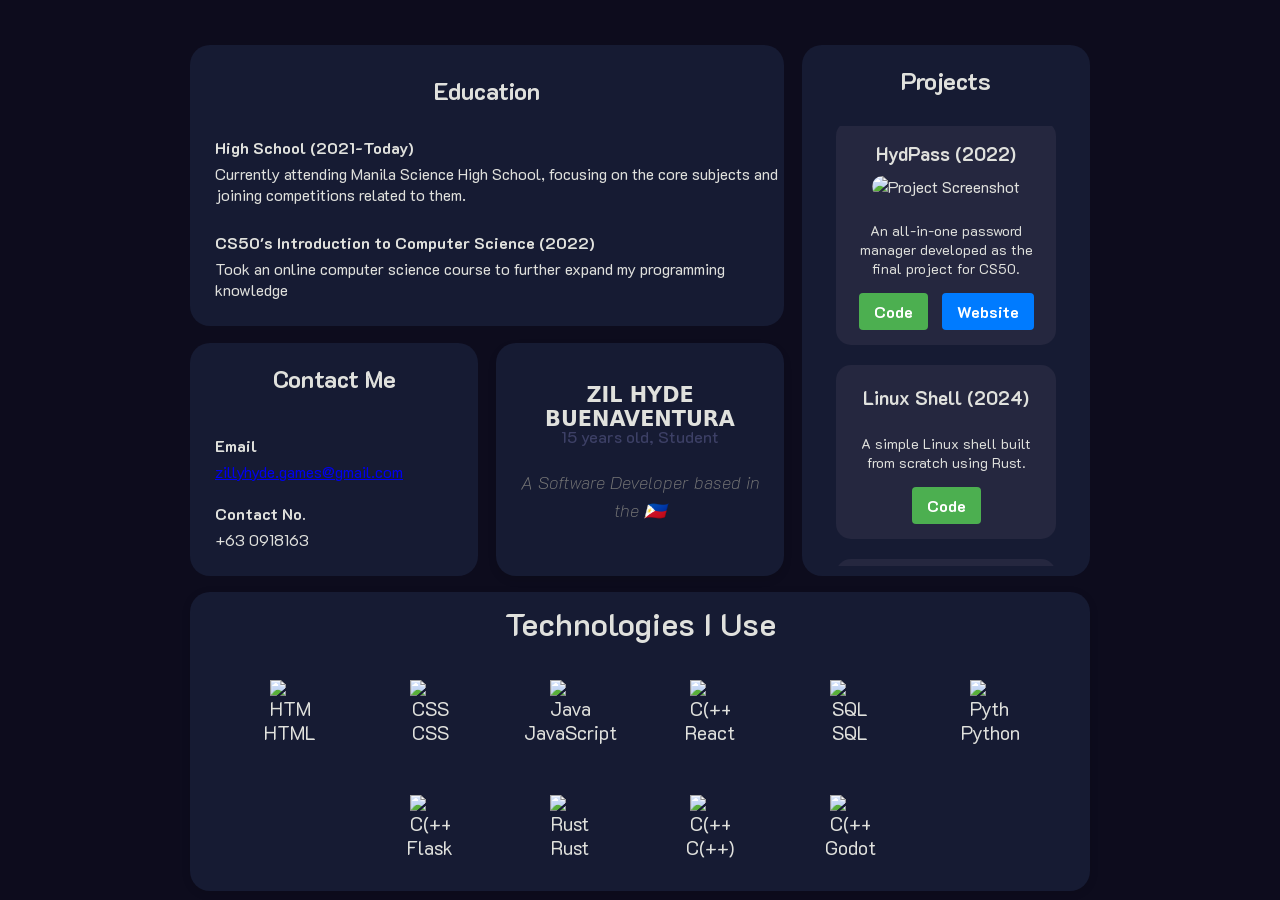
==== main.html @ 3b08c561 "rest of the files" ====
<!DOCTYPE html>
<html lang="en">
<head>
  <meta charset="UTF-8">
  <meta name="viewport" content="width=device-width, initial-scale=1.0">
  <title>Hyde's Portfolio</title>
  <link rel="icon" type="image/x-icon" href="https://banner2.cleanpng.com/20180703/eul/aaxct5d7k.webp">
  <link rel="stylesheet" href="styles.css">
  <link rel="preconnect" href="https://fonts.googleapis.com">
  <link rel="preconnect" href="https://fonts.gstatic.com" crossorigin>
  <link href="https://fonts.googleapis.com/css2?family=K2D:ital,wght@0,100;0,200;0,300;0,400;0,500;0,600;0,700;0,800;1,100;1,200;1,300;1,400;1,500;1,600;1,700;1,800&display=swap" rel="stylesheet">
</head>
<body>
    <div class="parent">
        <div class="div1">
            <h2>Education</h2>
            <div class="education">
                <h4>High School (2021-Today)</h3>
                <p>  Currently attending Manila Science High School, focusing on the core subjects and joining competitions related to them.</p>
            </div>
            <div class="education">
                <h4>CS50's Introduction to Computer Science (2022)</h3>
                <p>  Took an online computer science course to further expand my programming knowledge</p>
            </div>
        </div>
        <div class="div2">
            <h2>Projects</h2>
            <div class="scrollable">
                <div class="project">
                    <h3>HydPass (2022)</h3>
                    <img src="https://media.discordapp.net/attachments/766171293245636628/1332400798956654592/high-res-image.png?ex=67951e71&is=6793ccf1&hm=2709cde8b1362a3ad468865db8807a45bf79affa2dd5dd496f4b5512a24497b3&=&format=webp&quality=lossless&width=437&height=437" alt="Project Screenshot" class="screenshot">
                    <p>An all-in-one password manager developed as the final project for CS50.</p>
                    <div>
                        <a href="https://github.com/Hyde12/hydpass" class="btn code-btn" target="_blank">Code</a>
                        <a href="https://hydpass.onrender.com/" class="btn website-btn" target="_blank" >Website</a>
                    </div>
                </div>
                <div class="project">
                    <h3>Linux Shell (2024)</h3>
                    <p>A simple Linux shell built from scratch using Rust.</p>
                    <div>
                        <a href="https://github.com/Hyde12/linux-shell-with-rust" class="btn code-btn" target="_blank" >Code</a>
                    </div>
                </div>
                <div class="project">
                    <h3>Fake News Detector (2024)</h3>
                    <p>Very basic detection using the Naive Bayes Classifier. Detects whether inputted news is fake based on text data. </p>
                    <div>
                        <a href="https://github.com/Hyde12/fakenewsdetector" class="btn code-btn" target="_blank" >Code</a>
                    </div>
                </div>
            </div>
        </div>
        <div class="div3">
            <h2>Contact Me</h2>
            <div class="education">
                <h4>Email</h3>
                <a href="mailto:zillyhyde.games@gmail.com">zillyhyde.games@gmail.com</a>
            </div>
            <div class="education">
                <h4>Contact No.</h3>
                <p>+63 0918163</p>
            </div>
            
        </div>
        <div class="div4">
            <h1 class="k2d-bold hyde">ZIL HYDE <br>BUENAVENTURA</h1>
            <h2 class="k2d-regular">15 years old, Student</h2>
            <p class="k2d-thin-italic">A Software Developer based in the 🇵🇭</p>
        </div>
        <div class="div6">
            <h3>Technologies I Use</h3>
            <ul>
                <li>
                    <img src="https://img.icons8.com/?size=100&id=TpULddJc4gTh&format=png&color=000000" alt="HTML" class="tech-icon">
                    HTML
                </li>
                <li>
                    <img src="https://img.icons8.com/?size=100&id=21278&format=png&color=000000" alt="CSS" class="tech-icon">
                    CSS
                </li>
                <li>
                    <img src="https://img.icons8.com/?size=100&id=52wKEsyyo49O&format=png&color=000000" alt="JavaScript" class="tech-icon">
                    JavaScript
                </li>
                <li>
                    <img src="https://img.icons8.com/?size=100&id=Vra58PN2KmI5&format=png&color=000000" alt="C(++)" class="tech-icon">
                    React
                </li>
                <li>
                    <img src="https://img.icons8.com/?size=100&id=UFF3hmipmJ2V&format=png&color=000000" alt="SQL" class="tech-icon">
                    SQL
                </li>
                <li>
                    <img src="https://img.icons8.com/?size=100&id=l75OEUJkPAk4&format=png&color=000000" alt="Python" class="tech-icon">
                    Python
                </li>
                <li>
                    <img src="https://img.icons8.com/?size=100&id=hCWb1IvpcBZ0&format=png&color=000000" alt="C(++)" class="tech-icon">
                    Flask
                </li>
                <li>
                    <img src="https://img.icons8.com/?size=100&id=AeV543ttZrcT&format=png&color=000000" alt="Rust" class="tech-icon">
                    Rust
                </li>
                <li>
                    <img src="https://img.icons8.com/?size=100&id=TpULddJc4gTh&format=png&color=000000" alt="C(++)" class="tech-icon">
                    C(++)
                </li>
                <li>
                    <img src="https://img.icons8.com/?size=100&id=UGrLCnKJf6Px&format=png&color=000000" alt="C(++)" class="tech-icon">
                    Godot
                </li>
            </ul> 
        </div>
    </div> 
</body>
</html>
---- styles.css ----
:root {
    --primary-color: #161B33;
    --secondary-color: #25273f;
    --background-color: #0D0C1D;
    --text-color: #E0E1DD;
}

body {
    background-color: var(--background-color);
    margin: 0;
    height: 100vh;
    display: flex;
    align-items: center;
    justify-content: center;
}

.parent {
    display: grid;
    grid-template-columns: repeat(3, 1fr);
    grid-template-rows: repeat(3, 1fr);
    gap: 2%;
    width: 90vw;
    height: 90vh;
    max-width: 900px;
    max-height: 900px;
}

.div1 {
    grid-area: 1 / 1 / 2 / 3;
    display: flex;
    flex-direction: column;
    text-align: left;
}

.div1 h2 {
    text-align: center;
}

.education {
    display: flex;
    flex-direction: column;
    flex-wrap: wrap;
    color: var(--text-color);
    text-align: left;
    width: 100%;
    margin-left: 30px;
    margin-top: -10px;
}

.education h4 {
    margin-bottom: 5px;
}

.education p {
    margin-top: 0;
}

.div2 { 
    grid-area: 1 / 3 / 3 / 4; 
    display: flex;
    flex-direction: column;
    gap: 10px;
    align-items: center;
}

.div2 h2 {
    margin-top: 10px;
}

.scrollable {
    display: flex;
    flex-direction: column;
    overflow-y: auto;
    gap: 20px;
    padding: 10px;
}

.project {
    display: flex;
    flex-direction: column;
    align-items: center;
    width: 200px;
    border-radius: 15px;
    padding: 10px;
    background-color: var(--secondary-color);
    margin-top: -15px;
    margin-bottom: 15px;
}

.project h3 {
    text-align: center;
    margin: 10px 0;
}

.screenshot {
    max-width: 100%;
    height: auto;
    max-height: 200px;
    margin-bottom: 10px;
    border-radius: 20px;
}

.project p {
    font-size: 14px;
    text-align: center;
    margin-bottom: 10px;
}

.btn {
    display: inline-block;
    padding: 8px 15px;
    margin: 5px;
    text-align: center;
    text-decoration: none;
    border-radius: 4px;
    font-weight: bold;
}

.code-btn {
    background-color: #4CAF50;
    color: white;
}

.website-btn {
    background-color: #007BFF;
    color: white;
}

.code-btn:hover, .website-btn:hover {
    opacity: 0.8;
}

.div3 { 
    grid-area: 2 / 1 / 3 / 2; 
    display: flex;
    flex-direction: column;
    gap: 10px;
    align-items: center;
}

.div3 h2 {
    margin-top: 10px;
}

.div4 {
    grid-area: 2 / 2 / 3 / 3;
    display: flex;
    flex-direction: column;
    justify-content: center;
    align-items: center;
    text-align: center;
    color: var(--text-color);
    padding: 1.5em;
    background: var(--background-color, #f9f9f9);
    border-radius: 10px;
    box-shadow: 0 4px 8px rgba(0, 0, 0, 0.1);
}

.div4 h1 {
    font-size: 1.3em;
    font-weight: bold;
    width: 100%;
    font-family:system-ui, -apple-system, BlinkMacSystemFont, 'Segoe UI', Roboto, Oxygen, Ubuntu, Cantarell, 'Open Sans', 'Helvetica Neue', sans-serif;
    margin: 0.3em 0;
    color: var(--text-color);
}

.div4 h2 {
    font-size: 1em;
    margin: 0.2em 0;
    margin-top: -0.7em;
    font-weight: 500;
    color: #3d4066;
}

.div4 p {
    font-size: 1.1em;
    margin: 1em 0;
    color: var(--accent-color, #777);
    line-height: 1.6;
}

.div5 { grid-area: 2 / 3 / 3 / 4; }

.div6 {
    grid-area: 3 / 1 / 4 / 4; 
    color: var(--primary-color);
    box-shadow: 0 2px 10px rgba(0, 0, 0, 0.1);
    text-align: center;
    display: flex;
    flex-direction: column;
    align-items: center;
}

.div6 h3 {
    font-weight: 600;
    font-size: 2rem;
    margin-bottom: 15px;
    color: var(--text-color);
    margin-top: 0;
}

.div6 ul {
    display: flex;
    flex-wrap: wrap;
    justify-content: center;
    list-style-type: none;
    gap: 40px;
    padding: 0;
    width: 100%;
}

.div6 li {
    font-size: 1.2rem;
    padding: 5px 0 5px 0;
    color: var(--text-color);
    transition: background-color 0.3s ease, border-radius 0.3s ease, width 0.3s ease;
    text-align: center;
    display: flex;
    flex-direction: column;
    align-items: center;
    gap: 0spx;
    min-width: 100px;
}

.div6 li:hover {
    background-color: var(--background-color);
    border-radius: 5px;
    cursor: default;
}

.tech-icon {
    width: 40px;
    height: 40px;
    object-fit: contain;
}

.div7 { grid-area: 3 / 1 / 4 / 2; }
    
.parent > div {
    font-family: "K2D", serif;
    background-color: var(--primary-color);
    color: var(--text-color);
    display: flex;
    align-items: center;
    justify-content: center;
    padding: 10px;
    border-radius: 20px;
}

.k2d-thin {
    font-family: "K2D", serif;
    font-weight: 100;
    font-style: normal;
}

.k2d-extralight {
    font-family: "K2D", serif;
    font-weight: 200;
    font-style: normal;
}

.k2d-light {
    font-family: "K2D", serif;
    font-weight: 300;
    font-style: normal;
}

.k2d-regular {
    font-family: "K2D", serif;
    font-weight: 400;
    font-style: normal;
}

.k2d-medium {
    font-family: "K2D", serif;
    font-weight: 500;
    font-style: normal;
}

.k2d-semibold {
    font-family: "K2D", serif;
    font-weight: 600;
    font-style: normal;
}

.k2d-bold {
    font-family: "K2D", serif;
    font-weight: 700;
    font-style: normal;
}

.k2d-extrabold {
    font-family: "K2D", serif;
    font-weight: 800;
    font-style: normal;
}

.k2d-thin-italic {
    font-family: "K2D", serif;
    font-weight: 100;
    font-style: italic;
}

.k2d-extralight-italic {
    font-family: "K2D", serif;
    font-weight: 200;
    font-style: italic;
}

.k2d-light-italic {
    font-family: "K2D", serif;
    font-weight: 300;
    font-style: italic;
}

.k2d-regular-italic {
    font-family: "K2D", serif;
    font-weight: 400;
    font-style: italic;
}

.k2d-medium-italic {
    font-family: "K2D", serif;
    font-weight: 500;
    font-style: italic;
}

.k2d-semibold-italic {
    font-family: "K2D", serif;
    font-weight: 600;
    font-style: italic;
}

.k2d-bold-italic {
    font-family: "K2D", serif;
    font-weight: 700;
    font-style: italic;
}

.k2d-extrabold-italic {
    font-family: "K2D", serif;
    font-weight: 800;
    font-style: italic;
}

.parent > div {
    transition: box-shadow 0.3s ease-in-out;
}

.parent > div:hover {
    box-shadow: 0 0 10px rgba(96, 103, 206, 0.5);
}
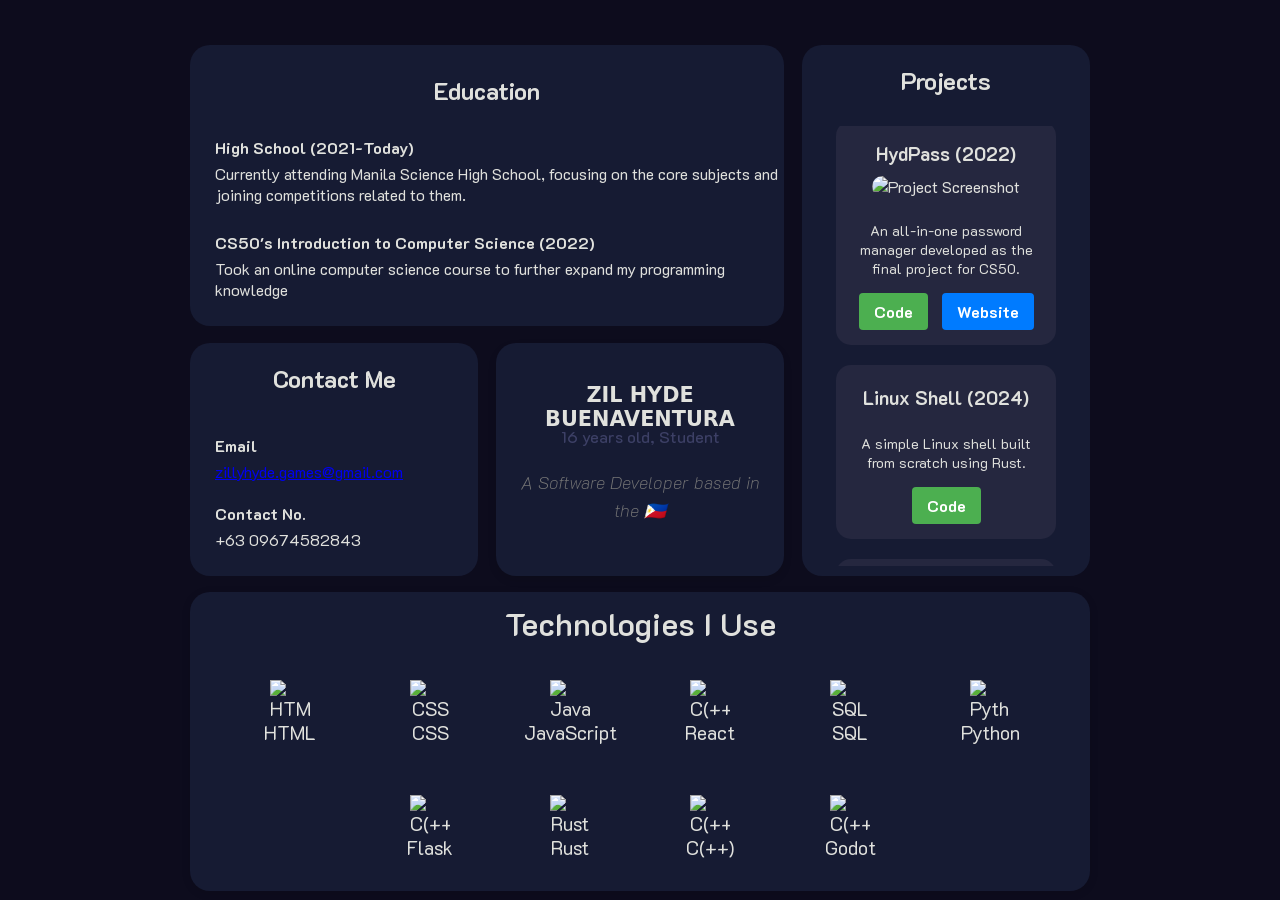
==== commit aae699b7: "edited some text and pictures" ====
--- a/main.html
+++ b/main.html
@@ -59,20 +59,20 @@
             </div>
             <div class="education">
                 <h4>Contact No.</h3>
-                <p>+63 0918163</p>
+                <p>+63 09674582843</p>
             </div>
             
         </div>
         <div class="div4">
             <h1 class="k2d-bold hyde">ZIL HYDE <br>BUENAVENTURA</h1>
-            <h2 class="k2d-regular">15 years old, Student</h2>
+            <h2 class="k2d-regular">16 years old, Student</h2>
             <p class="k2d-thin-italic">A Software Developer based in the 🇵🇭</p>
         </div>
         <div class="div6">
             <h3>Technologies I Use</h3>
             <ul>
                 <li>
-                    <img src="https://img.icons8.com/?size=100&id=TpULddJc4gTh&format=png&color=000000" alt="HTML" class="tech-icon">
+                    <img src="https://img.icons8.com/?size=100&id=20909&format=png&color=000000" alt="HTML" class="tech-icon">
                     HTML
                 </li>
                 <li>
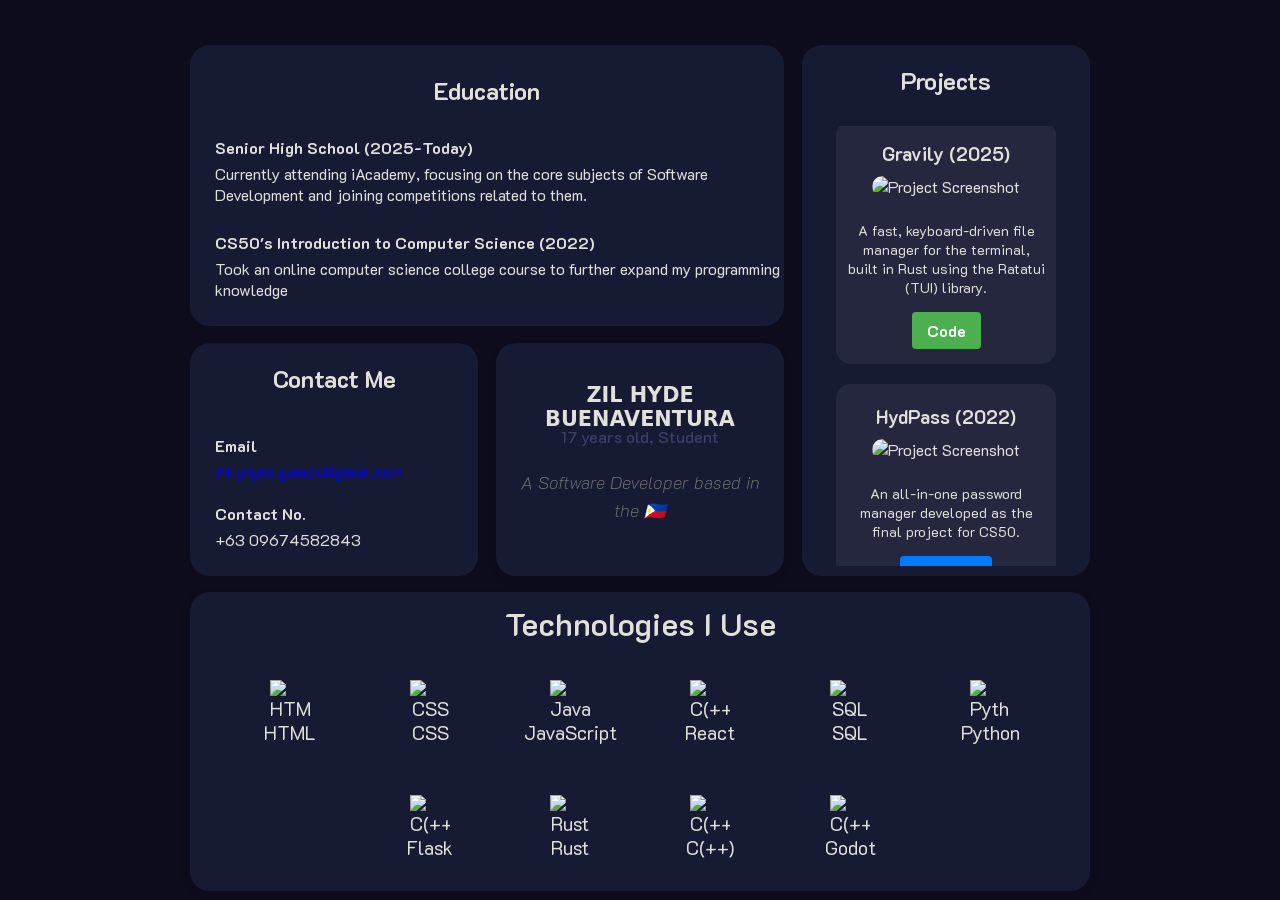
==== commit e8c50299: "updated for 2026" ====
--- a/main.html
+++ b/main.html
@@ -15,23 +15,30 @@
         <div class="div1">
             <h2>Education</h2>
             <div class="education">
-                <h4>High School (2021-Today)</h3>
-                <p>  Currently attending Manila Science High School, focusing on the core subjects and joining competitions related to them.</p>
+                <h4>Senior High School (2025-Today)</h3>
+                <p>  Currently attending iAcademy, focusing on the core subjects of Software Development and joining competitions related to them.</p>
             </div>
             <div class="education">
                 <h4>CS50's Introduction to Computer Science (2022)</h3>
-                <p>  Took an online computer science course to further expand my programming knowledge</p>
+                <p>  Took an online computer science college course to further expand my programming knowledge</p>
             </div>
         </div>
         <div class="div2">
             <h2>Projects</h2>
             <div class="scrollable">
                 <div class="project">
+                    <h3>Gravily (2025)</h3>
+                    <img src="https://cdn.discordapp.com/attachments/1149306699774185583/1493242162979143771/image.png?ex=69de41a2&is=69dcf022&hm=c0ab3f9736cba3984171bf4105843accaae5a371c3f2102f13a1cd8166104cb5&" alt="Project Screenshot" class="screenshot">
+                    <p>A fast, keyboard-driven file manager for the terminal, built in Rust using the Ratatui (TUI) library.</p>
+                    <div>
+                        <a href="https://github.com/Hyde12/gravily-file-manager" class="btn code-btn" target="_blank">Code</a>
+                    </div>
+                </div>
+                <div class="project">
                     <h3>HydPass (2022)</h3>
-                    <img src="https://media.discordapp.net/attachments/766171293245636628/1332400798956654592/high-res-image.png?ex=67951e71&is=6793ccf1&hm=2709cde8b1362a3ad468865db8807a45bf79affa2dd5dd496f4b5512a24497b3&=&format=webp&quality=lossless&width=437&height=437" alt="Project Screenshot" class="screenshot">
+                    <img src="https://cdn.discordapp.com/attachments/1149306699774185583/1493241943197745183/image.png?ex=69de416e&is=69dcefee&hm=fd68de59d63af6cbf527a2a01932883ffead671718f0c247a15c6d74e63cb671&" alt="Project Screenshot" class="screenshot">
                     <p>An all-in-one password manager developed as the final project for CS50.</p>
                     <div>
-                        <a href="https://github.com/Hyde12/hydpass" class="btn code-btn" target="_blank">Code</a>
                         <a href="https://hydpass.onrender.com/" class="btn website-btn" target="_blank" >Website</a>
                     </div>
                 </div>
@@ -61,11 +68,11 @@
                 <h4>Contact No.</h3>
                 <p>+63 09674582843</p>
             </div>
-            
+
         </div>
         <div class="div4">
             <h1 class="k2d-bold hyde">ZIL HYDE <br>BUENAVENTURA</h1>
-            <h2 class="k2d-regular">16 years old, Student</h2>
+            <h2 class="k2d-regular">17 years old, Student</h2>
             <p class="k2d-thin-italic">A Software Developer based in the 🇵🇭</p>
         </div>
         <div class="div6">
@@ -111,8 +118,8 @@
                     <img src="https://img.icons8.com/?size=100&id=UGrLCnKJf6Px&format=png&color=000000" alt="C(++)" class="tech-icon">
                     Godot
                 </li>
-            </ul> 
+            </ul>
         </div>
-    </div> 
+    </div>
 </body>
 </html>
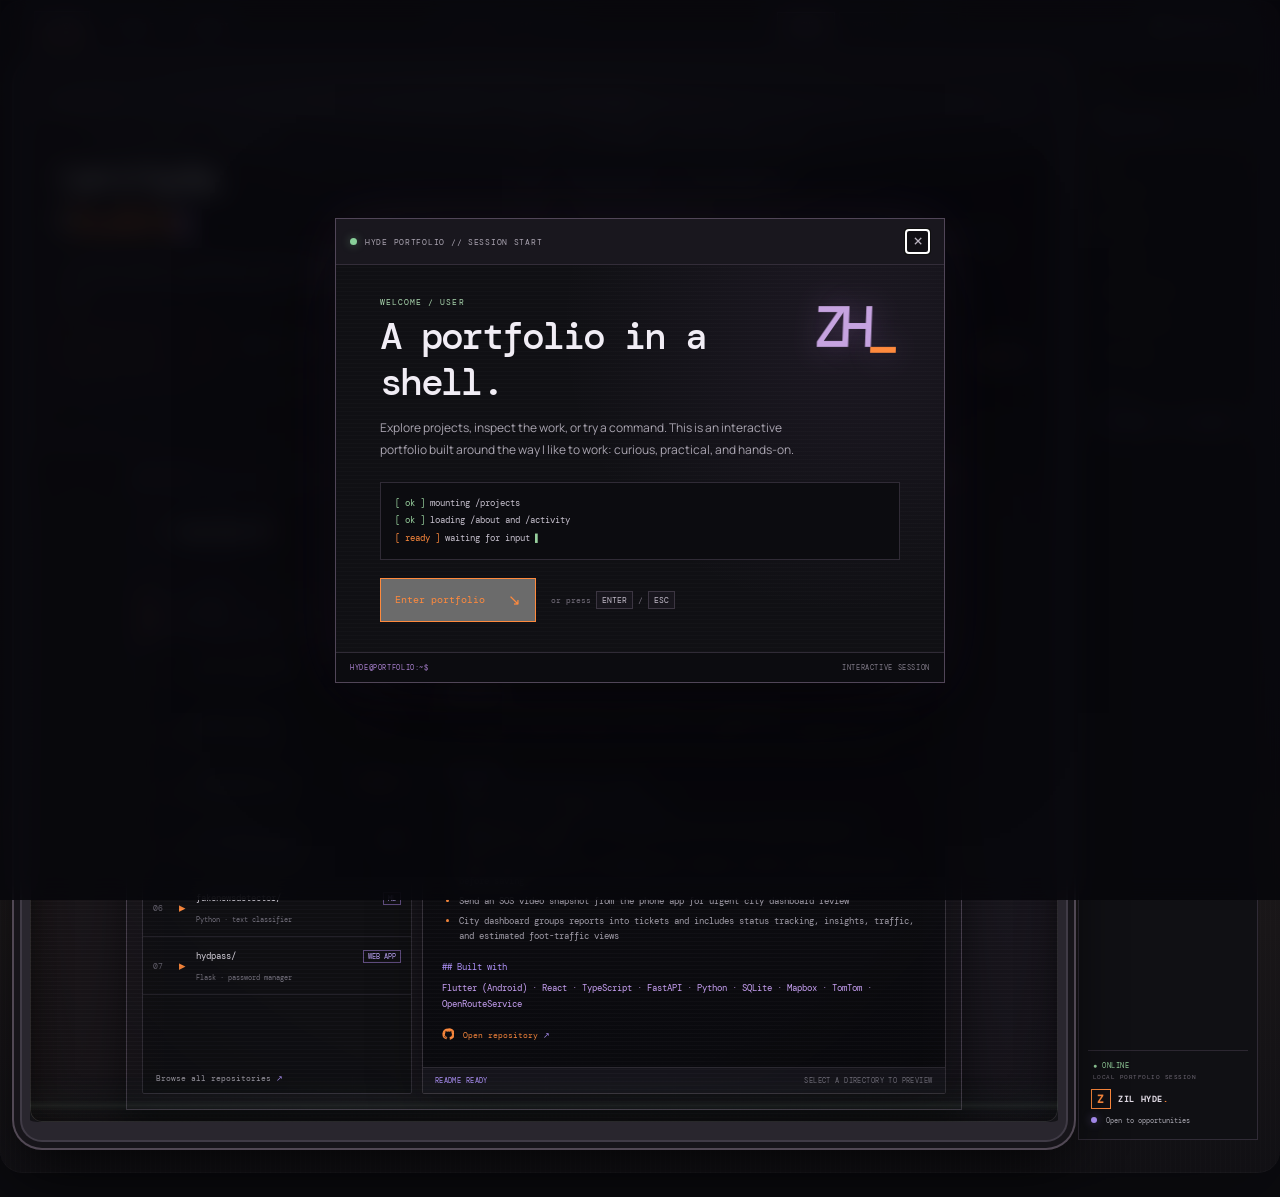
==== commit 78e15cf1: "new portfolio" ====
--- a/main.html
+++ b/main.html
@@ -1,125 +1,134 @@
-<!DOCTYPE html>
-<html lang="en">
+<!doctype html>
+<html lang="en" data-theme="dark">
 <head>
-  <meta charset="UTF-8">
-  <meta name="viewport" content="width=device-width, initial-scale=1.0">
-  <title>Hyde's Portfolio</title>
-  <link rel="icon" type="image/x-icon" href="https://banner2.cleanpng.com/20180703/eul/aaxct5d7k.webp">
-  <link rel="stylesheet" href="styles.css">
+  <meta charset="utf-8">
+  <meta name="viewport" content="width=device-width, initial-scale=1">
+  <meta name="theme-color" content="#0b0b0f">
+  <meta name="description" content="Zil Hyde Buenaventura is a student software developer in the Philippines, building useful tools and thoughtful digital experiences.">
+  <title>Zil Hyde Buenaventura</title>
+  <link rel="icon" href="data:image/svg+xml,%3Csvg xmlns='http://www.w3.org/2000/svg' viewBox='0 0 100 100'%3E%3Crect width='100' height='100' rx='18' fill='%23ff8a3d'/%3E%3Ctext x='50' y='68' font-size='56' text-anchor='middle' font-family='Arial' font-weight='700' fill='%230b0b0f'%3EZ%3C/text%3E%3C/svg%3E">
   <link rel="preconnect" href="https://fonts.googleapis.com">
   <link rel="preconnect" href="https://fonts.gstatic.com" crossorigin>
-  <link href="https://fonts.googleapis.com/css2?family=K2D:ital,wght@0,100;0,200;0,300;0,400;0,500;0,600;0,700;0,800;1,100;1,200;1,300;1,400;1,500;1,600;1,700;1,800&display=swap" rel="stylesheet">
+  <script>try{const savedTheme=localStorage.getItem('hyde-theme');if(savedTheme==='light'||savedTheme==='dark')document.documentElement.dataset.theme=savedTheme;}catch{}</script>
+  <link href="https://fonts.googleapis.com/css2?family=DM+Mono:wght@400;500&family=Manrope:wght@400;500;600;700;800&display=swap" rel="stylesheet">
+  <link rel="stylesheet" href="styles.css">
+  <script src="main.js" defer></script>
 </head>
 <body>
-    <div class="parent">
-        <div class="div1">
-            <h2>Education</h2>
-            <div class="education">
-                <h4>Senior High School (2025-Today)</h3>
-                <p>  Currently attending iAcademy, focusing on the core subjects of Software Development and joining competitions related to them.</p>
+  <div class="grain" aria-hidden="true"></div>
+  <div class="pointer-glow" aria-hidden="true"></div>
+  <div class="custom-cursor cursor-outside" id="cursor-outside" aria-hidden="true"><span class="cursor-shape">+</span></div>
+  <div class="custom-cursor cursor-inside" id="cursor-inside" aria-hidden="true"><span class="cursor-shape"><i class="cursor-core"></i><i class="cursor-trail"></i><i class="cursor-pixel"></i></span></div>
+  <div class="interaction-fx" id="interaction-fx" aria-hidden="true"></div>
+  <section class="boot-overlay" id="boot-intro" hidden role="dialog" aria-modal="true" aria-labelledby="boot-title" aria-describedby="boot-copy">
+    <div class="boot-card">
+      <div class="boot-bar"><span><i></i> HYDE PORTFOLIO // SESSION START</span><button class="boot-close" type="button" data-dismiss-intro aria-label="Close intro">×</button></div>
+      <div class="boot-body">
+        <div class="boot-mark" aria-hidden="true">ZH<span>_</span></div>
+        <p class="boot-overline">WELCOME / USER</p>
+        <h1 id="boot-title">A portfolio in a shell.</h1>
+        <p id="boot-copy">Explore projects, inspect the work, or try a command. This is an interactive portfolio built around the way I like to work: curious, practical, and hands-on.</p>
+        <div class="boot-log" aria-live="polite"><p><span>[ ok ]</span> mounting /projects</p><p><span>[ ok ]</span> loading /about and /activity</p><p><span>[ ready ]</span> waiting for input<span class="boot-caret">▌</span></p></div>
+        <div class="boot-actions"><button class="button button-primary" type="button" data-dismiss-intro>Enter portfolio <span class="arrow">↘</span></button><span>or press <kbd>ENTER</kbd> / <kbd>ESC</kbd></span></div>
+      </div>
+      <div class="boot-footer"><span>HYDE@PORTFOLIO:~$</span><span>INTERACTIVE SESSION</span></div>
+    </div>
+  </section>
+  <main id="home">
+    <div class="desktop-view" id="desktop-view" tabindex="0">
+      <div class="desktop-dock">
+        <div class="desktop-workspaces" role="group" aria-label="Desktop workspaces"><button type="button" class="desktop-workspace active" data-desktop-space="home" aria-keyshortcuts="1" aria-pressed="true">1 <span>HOME</span></button><button type="button" class="desktop-workspace" data-desktop-space="profile" aria-keyshortcuts="2" aria-pressed="false">2 <span>PROFILE</span></button><button type="button" class="desktop-workspace" data-desktop-space="contact" aria-keyshortcuts="3" aria-pressed="false">3 <span>CONTACT</span></button></div>
+        <span class="desktop-key-hint" aria-hidden="true">HYDE PORTFOLIO · KEYS 1 / 2 / 3</span>
+        <div class="desktop-taskbar" id="desktop-taskbar" aria-label="Open windows"></div>
+        <span class="desktop-clock"><span class="dock-led"></span> HYDE@PORTFOLIO</span>
+      </div>
+      <div class="desktop-layout">
+        <div class="desktop-canvas" data-desktop-space="home" role="region" aria-label="Desktop screen">
+          <section class="desktop-window window-home focused" data-window="home" data-space="home"><header class="window-bar"><span>▣ ~/about.txt</span><span class="window-controls"><button type="button" data-window-action="minimize" aria-label="Minimize home window">−</button><button type="button" data-window-action="close" aria-label="Close home window">×</button></span></header><div class="window-content" data-mount="home"></div></section>
+          <section class="desktop-window window-terminal" data-window="terminal" data-space="home"><header class="window-bar"><span>▣ zsh — portfolio</span><span class="window-controls"><button type="button" data-window-action="minimize" aria-label="Minimize terminal window">−</button><button type="button" data-window-action="close" aria-label="Close terminal window">×</button></span></header><div class="window-content" data-mount="terminal"></div></section>
+          <section class="desktop-window window-projects" data-window="projects" data-space="home"><header class="window-bar"><span>▣ ~/projects/</span><span class="window-controls"><button type="button" data-window-action="minimize" aria-label="Minimize projects window">−</button><button type="button" data-window-action="close" aria-label="Close projects window">×</button></span></header><div class="window-content" data-mount="projects"></div></section>
+          <section class="desktop-window window-profile" data-window="profile" data-space="profile"><header class="window-bar"><span>▣ ~/education.log</span><span class="window-controls"><button type="button" data-window-action="minimize" aria-label="Minimize profile window">−</button><button type="button" data-window-action="close" aria-label="Close profile window">×</button></span></header><div class="window-content" data-mount="profile"></div><div class="window-content window-tools" data-mount="tools"></div></section>
+          <section class="desktop-window window-activity" data-window="activity" data-space="profile"><header class="window-bar"><span>▣ github --activity</span><span class="window-controls"><button type="button" data-window-action="minimize" aria-label="Minimize activity window">−</button><button type="button" data-window-action="close" aria-label="Close activity window">×</button></span></header><div class="window-content" data-mount="activity"></div></section>
+          <section class="desktop-window window-contact" data-window="contact" data-space="contact"><header class="window-bar"><span>▣ ./contact.sh</span><span class="window-controls"><button type="button" data-window-action="minimize" aria-label="Minimize contact window">−</button><button type="button" data-window-action="close" aria-label="Close contact window">×</button></span></header><div class="window-content" data-mount="contact"></div></section>
+          <canvas class="crt-refresh" id="crt-refresh" aria-hidden="true"></canvas>
+        </div>
+        <aside class="desktop-rail" aria-label="Session, windows, and settings"><div class="rail-heading">SESSION <span>3</span></div><div class="session-status"><i></i> hyde-portfolio <small>ACTIVE</small></div><div class="rail-heading">WINDOWS <span>6</span></div><button type="button" data-open-window="home">▤ about.txt</button><button type="button" data-open-window="terminal">▣ terminal</button><button type="button" data-open-window="projects">▸ projects/</button><button type="button" data-open-window="profile">▤ education.log</button><button type="button" data-open-window="activity">▤ activity.json</button><button type="button" data-open-window="contact">▤ contact.sh</button><div class="rail-heading settings-heading">SETTINGS</div><a class="wordmark rail-wordmark" href="#home" aria-label="Zil Hyde Buenaventura, home"><span class="wordmark-mark">Z</span><span>ZIL HYDE<span class="wordmark-dot">.</span></span></a><a class="availability rail-availability" href="mailto:zillyhyde.games@gmail.com"><span class="status-dot"></span> Open to opportunities</a><div class="rail-controls"><button class="replay-intro" id="replay-intro" type="button" aria-label="Replay portfolio intro"><span aria-hidden="true">↻</span><span>INTRO</span></button><button class="theme-toggle" id="theme-toggle" type="button" aria-label="Toggle light theme" aria-pressed="false"><span class="theme-toggle-icon" aria-hidden="true">◐</span><span class="theme-toggle-label">LIGHT</span></button></div><span class="rail-machine"><span>● ONLINE</span><small>LOCAL PORTFOLIO SESSION</small></span></aside>
+      </div>
+      <nav class="mobile-pane-dock desktop-mobile-dock" aria-label="Choose window"><button type="button" data-open-window="home">HOME</button><button type="button" data-open-window="terminal">SHELL</button><button type="button" data-open-window="projects">WORK</button><button type="button" data-open-window="profile">ABOUT</button><button type="button" data-open-window="activity">GITHUB</button><button type="button" data-open-window="contact">CONTACT</button></nav>
+    </div>
+
+    <div id="content-bank" hidden>
+    <section class="hero page-wrap">
+      <div class="hero-copy">
+        <div class="eyebrow"><span class="eyebrow-line"></span> STUDENT DEVELOPER <span class="eyebrow-sep">/</span> PHILIPPINES</div>
+        <h1 class="hero-title" aria-label="I am Hyde. I build software and collaborate across teams."><span>I am Hyde,</span><br><span>I <span class="typing-slot"><span class="typing-reserve" aria-hidden="true">work across teams</span><span class="rotating-phrase" aria-hidden="true"><span class="rotating-text">build software</span><span class="type-caret">▌</span></span></span></span></h1>
+        <p class="hero-description">I’m a student developer in the Philippines, exploring different areas of software development. I work with Rust and web technologies, and collaborate with a team on Lakad — a safer walking project for Makati.</p>
+        <div class="hero-actions"><a class="button button-primary" href="#work">Explore my work <span class="arrow">↘</span></a><a class="text-link" href="https://github.com/Hyde12" target="_blank" rel="noreferrer">GitHub profile <span>↗</span></a></div>
+        <div class="hero-meta"><span>BASED IN THE PHILIPPINES</span><span class="meta-rule"></span><span>ALWAYS LEARNING<span class="blink">_</span></span></div>
+      </div>
+      <div class="hero-terminal" aria-label="Interactive portfolio terminal">
+        <div class="terminal-titlebar"><span class="window-lights"><i></i><i></i><i></i></span><span>HYDE TERMINAL · click the prompt to type</span><span class="terminal-lock">●</span></div>
+        <div class="terminal-content">
+          <div class="interactive-terminal-output" id="terminal-output" role="log" aria-live="polite"><div class="terminal-entry"><p><span class="prompt">hyde@portfolio</span><span class="punct">:</span><span class="path">~</span><span class="punct">$</span> cat about.txt</p><pre>Zil Hyde Buenaventura
+Student developer · Philippines
+I build software across different areas, with both individual and team projects.</pre></div><div class="terminal-entry"><p><span class="prompt">hyde@portfolio</span><span class="punct">:</span><span class="path">~</span><span class="punct">$</span> help</p><pre>help                 show commands
+ls [directory]      list files
+cd &lt;directory&gt;      change directory
+cat &lt;file&gt;          read a file
+cargo run / npm run preview a project</pre></div></div>
+          <form class="terminal-command-form" id="terminal-form"><label class="terminal-prompt" for="terminal-input"><span class="prompt">hyde@portfolio</span><span class="punct">:</span><span class="path" id="terminal-cwd">~</span><span class="punct">$</span></label><input id="terminal-input" name="command" type="text" aria-label="Terminal command" placeholder="try: ls projects" autocomplete="off" autocapitalize="off" spellcheck="false"><button type="submit">ENTER ↵</button></form>
+          <div class="terminal-shortcuts"><span>TRY:</span><button type="button" data-terminal-command="ls projects">ls projects</button><button type="button" data-terminal-command="cat README.md">cat README.md</button></div>
+          <div class="terminal-status"><span><i></i> READY FOR INPUT</span><span>SIMULATED SHELL · UTC+8</span></div>
+        </div>
+      </div>
+      <div class="scroll-cue"><span class="scroll-line"></span> SCROLL TO EXPLORE</div>
+    </section>
+
+    <section class="work-section page-wrap" id="work">
+      <div class="section-heading reveal"><div><div class="eyebrow"><span class="eyebrow-line"></span> FILE SYSTEM / WORK</div><h2>~/projects<span class="accent-period">/</span></h2></div><div class="section-count">07 ENTRIES</div></div>
+      <div class="project-workspace reveal">
+        <aside class="project-selector" aria-label="Project selector">
+          <div class="selector-title"><span class="selector-command">$ ls ~/projects/</span><span>7 items</span></div>
+          <button class="project-option selected" type="button" aria-pressed="true" data-project="Lakad" data-folder="lakad" data-command="cat README.md" data-kicker="WINNING TEAM PROJECT · SMART URBAN LIVING HACKATHON · OCT 6–7, 2026" data-summary="Built with Team Lakad Kinetic Development at iACADEMY MPH. Lakad makes walking around Makati safer and helps the city turn reports into trackable action." data-highlights="WINNER — Poland–Philippines IT Summit|Team Lakad Kinetic Development contributor|Compare Fastest, Walkable, and Accessible routes that avoid reported hazards and accessibility barriers|Report street hazards with a geotagged photo, direction, and note; the server blurs faces before saving|Send an SOS video snapshot from the phone app for urgent city dashboard review|City dashboard groups reports into tickets and includes status tracking, insights, traffic, and estimated foot-traffic views" data-stack="Flutter (Android) · React · TypeScript · FastAPI · Python · SQLite · Mapbox · TomTom · OpenRouteService" data-link="https://github.com/garcieee/LKD">
+            <span class="option-index">01</span><span class="folder-icon">▸</span><span class="option-name">lakad/</span><span class="option-badge winner-badge">WINNER</span><small>team project · Makati</small>
+          </button>
+          <button class="project-option" type="button" aria-pressed="false" data-project="Gravily" data-folder="gravily-file-manager" data-command="cargo run" data-kicker="PERSONAL PROJECT · RUST / RATATUI" data-summary="A fast, keyboard-driven file manager designed to make common file operations feel at home in a terminal." data-highlights="Built in Rust using the Ratatui terminal UI library|Designed around keyboard-driven navigation|A practical exploration of terminal interfaces and file-system workflows" data-stack="Rust · Ratatui · Terminal UI" data-link="https://github.com/Hyde12/gravily-file-manager"><span class="option-index">02</span><span class="folder-icon">▸</span><span class="option-name">gravily-file-manager/</span><span class="option-badge purple-badge">TUI</span><small>Rust · terminal UI</small></button>
+          <button class="project-option" type="button" aria-pressed="false" data-project="Game Boy Emulator" data-folder="gameboy-emulator" data-command="cargo run" data-kicker="PERSONAL PROJECT · RUST · 2026" data-summary="A hands-on study of the Game Boy through an emulator implementation, following CPU instructions and hardware timing." data-highlights="Implements the CPU fetch and decode cycle|Explores memory bus reads and writes, interrupts, and register behavior|Synchronizes hardware work through T-cycles" data-stack="Rust · Emulation · Computer Architecture" data-link="https://github.com/Hyde12/gameboy-emulator"><span class="option-index">03</span><span class="folder-icon">▸</span><span class="option-name">gameboy-emulator/</span><span class="option-badge red-badge">EMULATOR</span><small>Rust · CPU and hardware</small></button>
+          <button class="project-option" type="button" aria-pressed="false" data-project="CHIP-8 Emulator" data-folder="chip8_emulator_rust" data-command="ls desktop/" data-kicker="PERSONAL PROJECT · RUST · 2026" data-summary="A small but complete emulator project, split into the CHIP-8 core and a desktop application." data-highlights="Separates emulator logic into a chip8_core module|Includes a desktop application|Includes ROMs for trying out the emulator" data-stack="Rust · Emulation · Desktop App" data-link="https://github.com/Hyde12/chip8_emulator_rust"><span class="option-index">04</span><span class="folder-icon">▸</span><span class="option-name">chip8_emulator_rust/</span><span class="option-badge red-badge">EMULATOR</span><small>Rust · CHIP-8 desktop app</small></button>
+          <button class="project-option" type="button" aria-pressed="false" data-project="Linux Shell" data-folder="linux-shell-with-rust" data-command="cargo run" data-kicker="PERSONAL PROJECT · RUST · 2024" data-summary="A small command-line shell built from scratch in Rust." data-highlights="Built from scratch in Rust|A hands-on Linux shell project|Explores systems programming" data-stack="Rust · Linux · Systems Programming" data-link="https://github.com/Hyde12/linux-shell-with-rust"><span class="option-index">05</span><span class="folder-icon">▸</span><span class="option-name">linux-shell-with-rust/</span><span class="option-badge purple-badge">CLI</span><small>Rust · systems programming</small></button>
+          <button class="project-option" type="button" aria-pressed="false" data-project="Fake News Detector" data-folder="fakenewsdetector" data-command="python app.py" data-kicker="PERSONAL PROJECT · PYTHON · 2024" data-summary="A small machine-learning experiment that classifies news text as potentially fake or real." data-highlights="Uses a Naive Bayes classifier|Learns from text data|Built as an introduction to practical machine learning" data-stack="Python · Naive Bayes · Text Classification" data-link="https://github.com/Hyde12/fakenewsdetector"><span class="option-index">06</span><span class="folder-icon">▸</span><span class="option-name">fakenewsdetector/</span><span class="option-badge purple-badge">ML</span><small>Python · text classifier</small></button>
+          <button class="project-option" type="button" aria-pressed="false" data-project="HydPass" data-folder="hydpass" data-command="xdg-open https://hydpass.onrender.com" data-kicker="CS50 FINAL PROJECT · 2022" data-summary="An all-in-one password manager built as the final project for Harvard’s CS50 Introduction to Computer Science course." data-highlights="A full web application built with Flask|Stores and manages password entries|Created as a capstone to the CS50 course" data-stack="Python · Flask · SQL · HTML · CSS" data-link="https://hydpass.onrender.com/"><span class="option-index">07</span><span class="folder-icon">▸</span><span class="option-name">hydpass/</span><span class="option-badge purple-badge">WEB APP</span><small>Flask · password manager</small></button>
+          <a class="all-repos" href="https://github.com/Hyde12?tab=repositories" target="_blank" rel="noreferrer">Browse all repositories <span>↗</span></a>
+        </aside>
+        <section class="project-console" aria-label="Project terminal preview">
+          <div class="terminal-titlebar"><span class="window-lights"><i></i><i></i><i></i></span><span class="console-path">zsh — zil@portfolio: ~/projects/lakad</span><span class="terminal-lock">●</span></div>
+          <div class="console-screen">
+            <div class="console-command"><span class="prompt">zil@portfolio</span><span class="punct">:</span><span class="path">~/projects/lakad</span><span class="punct">$</span> <span class="typed-command">cat README.md</span><span class="command-caret">▌</span></div>
+            <div class="console-readme" aria-live="polite">
+              <p class="readme-kicker"># <span>WINNING TEAM PROJECT · SMART URBAN LIVING HACKATHON · OCT 6–7, 2026</span></p>
+              <h3 class="readme-title">Lakad</h3>
+              <p class="readme-summary">Built with Team Lakad Kinetic Development at iACADEMY MPH. Lakad makes walking around Makati safer and helps the city turn reports into trackable action.</p>
+              <h4>## Highlights</h4><ul class="readme-highlights"><li>WINNER — Poland–Philippines IT Summit</li><li>Team Lakad Kinetic Development contributor</li><li>Compares Fastest, Walkable, and Accessible routes that avoid hazards and accessibility barriers</li><li>Geotagged reports, face blurring, and an SOS video flow</li><li>City dashboard groups reports into trackable tickets with insights and traffic views</li></ul>
+              <h4>## Built with</h4><p class="readme-stack">Flutter (Android) · React · TypeScript · FastAPI · Python · SQLite · Mapbox · TomTom · OpenRouteService</p>
+              <a class="readme-link" href="https://github.com/garcieee/LKD" target="_blank" rel="noreferrer"><svg class="github-link-icon" aria-hidden="true" viewBox="0 0 24 24"><path fill="currentColor" d="M12 .9a11.1 11.1 0 0 0-3.51 21.63c.55.1.76-.24.76-.54v-2.08c-3.1.67-3.76-1.32-3.76-1.32-.5-1.28-1.24-1.62-1.24-1.62-1.01-.69.08-.68.08-.68 1.12.08 1.71 1.15 1.71 1.15 1 .1.37 2.72 4.07 1.92.1-.72.39-1.21.7-1.49-2.47-.28-5.06-1.24-5.06-5.52 0-1.22.44-2.21 1.15-2.99-.12-.29-.5-1.42.11-2.95 0 0 .94-.3 3.05 1.14a10.6 10.6 0 0 1 5.55 0c2.11-1.44 3.05-1.14 3.05-1.14.61 1.53.23 2.66.11 2.95.72.78 1.15 1.77 1.15 2.99 0 4.29-2.6 5.24-5.08 5.52.4.35.75 1.03.75 2.08v3.09c0 .3.2.65.77.54A11.1 11.1 0 0 0 12 .9Z"/></svg> Open repository <span>↗</span></a>
             </div>
-            <div class="education">
-                <h4>CS50's Introduction to Computer Science (2022)</h3>
-                <p>  Took an online computer science college course to further expand my programming knowledge</p>
-            </div>
-        </div>
-        <div class="div2">
-            <h2>Projects</h2>
-            <div class="scrollable">
-                <div class="project">
-                    <h3>Gravily (2025)</h3>
-                    <img src="https://cdn.discordapp.com/attachments/1149306699774185583/1493242162979143771/image.png?ex=69de41a2&is=69dcf022&hm=c0ab3f9736cba3984171bf4105843accaae5a371c3f2102f13a1cd8166104cb5&" alt="Project Screenshot" class="screenshot">
-                    <p>A fast, keyboard-driven file manager for the terminal, built in Rust using the Ratatui (TUI) library.</p>
-                    <div>
-                        <a href="https://github.com/Hyde12/gravily-file-manager" class="btn code-btn" target="_blank">Code</a>
-                    </div>
-                </div>
-                <div class="project">
-                    <h3>HydPass (2022)</h3>
-                    <img src="https://cdn.discordapp.com/attachments/1149306699774185583/1493241943197745183/image.png?ex=69de416e&is=69dcefee&hm=fd68de59d63af6cbf527a2a01932883ffead671718f0c247a15c6d74e63cb671&" alt="Project Screenshot" class="screenshot">
-                    <p>An all-in-one password manager developed as the final project for CS50.</p>
-                    <div>
-                        <a href="https://hydpass.onrender.com/" class="btn website-btn" target="_blank" >Website</a>
-                    </div>
-                </div>
-                <div class="project">
-                    <h3>Linux Shell (2024)</h3>
-                    <p>A simple Linux shell built from scratch using Rust.</p>
-                    <div>
-                        <a href="https://github.com/Hyde12/linux-shell-with-rust" class="btn code-btn" target="_blank" >Code</a>
-                    </div>
-                </div>
-                <div class="project">
-                    <h3>Fake News Detector (2024)</h3>
-                    <p>Very basic detection using the Naive Bayes Classifier. Detects whether inputted news is fake based on text data. </p>
-                    <div>
-                        <a href="https://github.com/Hyde12/fakenewsdetector" class="btn code-btn" target="_blank" >Code</a>
-                    </div>
-                </div>
-            </div>
-        </div>
-        <div class="div3">
-            <h2>Contact Me</h2>
-            <div class="education">
-                <h4>Email</h3>
-                <a href="mailto:zillyhyde.games@gmail.com">zillyhyde.games@gmail.com</a>
-            </div>
-            <div class="education">
-                <h4>Contact No.</h3>
-                <p>+63 09674582843</p>
-            </div>
+          </div>
+          <div class="terminal-footer"><span class="console-status">READY</span><span>SELECT A DIRECTORY TO PREVIEW</span></div>
+        </section>
+      </div>
+    </section>
 
-        </div>
-        <div class="div4">
-            <h1 class="k2d-bold hyde">ZIL HYDE <br>BUENAVENTURA</h1>
-            <h2 class="k2d-regular">17 years old, Student</h2>
-            <p class="k2d-thin-italic">A Software Developer based in the 🇵🇭</p>
-        </div>
-        <div class="div6">
-            <h3>Technologies I Use</h3>
-            <ul>
-                <li>
-                    <img src="https://img.icons8.com/?size=100&id=20909&format=png&color=000000" alt="HTML" class="tech-icon">
-                    HTML
-                </li>
-                <li>
-                    <img src="https://img.icons8.com/?size=100&id=21278&format=png&color=000000" alt="CSS" class="tech-icon">
-                    CSS
-                </li>
-                <li>
-                    <img src="https://img.icons8.com/?size=100&id=52wKEsyyo49O&format=png&color=000000" alt="JavaScript" class="tech-icon">
-                    JavaScript
-                </li>
-                <li>
-                    <img src="https://img.icons8.com/?size=100&id=Vra58PN2KmI5&format=png&color=000000" alt="C(++)" class="tech-icon">
-                    React
-                </li>
-                <li>
-                    <img src="https://img.icons8.com/?size=100&id=UFF3hmipmJ2V&format=png&color=000000" alt="SQL" class="tech-icon">
-                    SQL
-                </li>
-                <li>
-                    <img src="https://img.icons8.com/?size=100&id=l75OEUJkPAk4&format=png&color=000000" alt="Python" class="tech-icon">
-                    Python
-                </li>
-                <li>
-                    <img src="https://img.icons8.com/?size=100&id=hCWb1IvpcBZ0&format=png&color=000000" alt="C(++)" class="tech-icon">
-                    Flask
-                </li>
-                <li>
-                    <img src="https://img.icons8.com/?size=100&id=AeV543ttZrcT&format=png&color=000000" alt="Rust" class="tech-icon">
-                    Rust
-                </li>
-                <li>
-                    <img src="https://img.icons8.com/?size=100&id=TpULddJc4gTh&format=png&color=000000" alt="C(++)" class="tech-icon">
-                    C(++)
-                </li>
-                <li>
-                    <img src="https://img.icons8.com/?size=100&id=UGrLCnKJf6Px&format=png&color=000000" alt="C(++)" class="tech-icon">
-                    Godot
-                </li>
-            </ul>
-        </div>
+    <section class="about-section page-wrap" id="about">
+      <div class="section-heading reveal"><div><div class="eyebrow"><span class="eyebrow-line"></span> ABOUT / PROFILE</div><h2>~/about<span class="accent-period">/</span></h2></div><div class="section-count">WHOAMI</div></div>
+      <div class="about-layout">
+        <div class="about-copy reveal"><p class="about-lead">I’m a student developer who likes understanding how things work, then building something with it.</p><p>I’m studying software development at iACADEMY. I work across personal projects and team builds, using different tools to solve practical problems — including Lakad.</p><div class="education-terminal"><div class="mini-terminal-heading"><span>$ education --list</span><span>2 ITEMS</span></div><div class="education-line"><span class="timeline-date">2025 — NOW</span><div><h3>iACADEMY</h3><p>Senior High School · Software Development</p></div></div><div class="education-line"><span class="timeline-date">2022</span><div><h3>CS50’s Introduction to Computer Science</h3><p>Online course · Harvard University</p></div></div></div></div>
+        <div class="github-preview reveal"><div class="github-top"><img class="github-avatar" src="https://avatars.githubusercontent.com/u/119173364?v=4" alt="Hyde12 GitHub profile picture" loading="lazy"><div><span class="github-label">$ github --activity --week</span><h3>Hyde12 <span>@Hyde12</span></h3></div><a href="https://github.com/Hyde12" target="_blank" rel="noreferrer">PROFILE ↗</a></div><div class="activity-panel"><div class="pinned-label"><span>PUBLIC PUSHES / DAY</span><span>LAST 7 DAYS</span></div><div class="activity-chart" id="github-chart" role="img" aria-label="GitHub public push activity over the past 7 days"><svg class="activity-graph" viewBox="0 0 680 182" aria-hidden="true"><g class="chart-grid"><path d="M78 24H660 M78 82H660 M78 140H660"/><path d="M78 24V140 M175 24V140 M272 24V140 M369 24V140 M466 24V140 M563 24V140 M660 24V140"/><path class="chart-y-axis" d="M78 24V140 M78 140H660"/></g><g class="chart-y-labels"><text x="68" y="28">—</text><text x="68" y="86">—</text><text x="68" y="144">0</text></g><polyline class="activity-line" points="78,140 175,140 272,140 369,140 466,140 563,140 660,140"/><g class="activity-points"><circle cx="78" cy="140" r="4"/><circle cx="175" cy="140" r="4"/><circle cx="272" cy="140" r="4"/><circle cx="369" cy="140" r="4"/><circle cx="466" cy="140" r="4"/><circle cx="563" cy="140" r="4"/><circle cx="660" cy="140" r="4"/></g><g class="chart-labels"><text x="78" y="170">—</text><text x="175" y="170">—</text><text x="272" y="170">—</text><text x="369" y="170">—</text><text x="466" y="170">—</text><text x="563" y="170">—</text><text x="660" y="170">—</text></g></svg><p class="activity-note" id="activity-note">Loading public pushes…</p></div><a class="github-more" href="https://github.com/users/Hyde12/contributions" target="_blank" rel="noreferrer">View GitHub contribution history <span>↗</span></a></div></div>
+      </div>
+      <div class="toolkit reveal"><div class="mini-terminal-heading"><span>$ tech --list</span><span>TOOLS I USE</span></div><div class="tech-groups"><div class="tech-group"><span class="tech-category">LANGUAGES</span><div class="tech-list"><span>Rust</span><span>Python</span><span>JavaScript</span><span>C++</span></div></div><div class="tech-group"><span class="tech-category">WEB & DATA</span><div class="tech-list"><span>React</span><span>HTML / CSS</span><span>Flask</span><span>SQL</span></div></div><div class="tech-group"><span class="tech-category">APPS & TOOLS</span><div class="tech-list"><span>Flutter</span><span>Godot</span><span>Ratatui</span><span>Git</span></div></div></div></div>
+    </section>
+
+    <section class="contact-section page-wrap" id="contact"><div class="contact-card reveal"><div class="eyebrow"><span class="eyebrow-line"></span> GET IN TOUCH</div><h2>Have something<br>in <span class="accent-text">mind?</span></h2><a class="button button-primary" href="mailto:zillyhyde.games@gmail.com">Say hello <span class="arrow">↗</span></a><div class="contact-links"><a href="mailto:zillyhyde.games@gmail.com">EMAIL <span>↗</span></a><a href="https://github.com/Hyde12" target="_blank" rel="noreferrer">GITHUB <span>↗</span></a></div></div><div class="footer"><a class="wordmark" href="#home"><span class="wordmark-mark">Z</span><span>ZIL HYDE<span class="wordmark-dot">.</span></span></a><span>END OF FILE · © 2026 ZIL HYDE</span><a href="#home">BACK TO TOP ↑</a></div></section>
     </div>
+  </main>
 </body>
 </html>
--- a/styles.css
+++ b/styles.css
@@ -1,353 +1,516 @@
-:root {
-    --primary-color: #161B33;
-    --secondary-color: #25273f;
-    --background-color: #0D0C1D;
-    --text-color: #E0E1DD;
+:root{color-scheme:dark;--bg:#0b0b0f;--panel:#111117;--panel-2:#17171f;--line:#2a2932;--text:#eeeef2;--muted:#a09eaa;--dim:#706e7b;--orange:#ff8a3d;--purple:#b295ff;--red:#ff5e68;--mono:"DM Mono",ui-monospace,SFMono-Regular,Consolas,monospace;--sans:"Manrope",system-ui,sans-serif;--wrap:1100px}
+*{box-sizing:border-box}html{scroll-behavior:smooth;scroll-padding-top:85px}body{margin:0;background:var(--bg);color:var(--text);font:14px/1.7 var(--sans);overflow-x:hidden}a{color:inherit;text-decoration:none}button{font:inherit}.grain{position:fixed;inset:0;z-index:5;pointer-events:none;opacity:.018;background-image:url("data:image/svg+xml,%3Csvg viewBox='0 0 180 180' xmlns='http://www.w3.org/2000/svg'%3E%3Cfilter id='n'%3E%3CfeTurbulence type='fractalNoise' baseFrequency='.85' numOctaves='3' stitchTiles='stitch'/%3E%3C/filter%3E%3Crect width='100%25' height='100%25' filter='url(%23n)' opacity='.5'/%3E%3C/svg%3E")}.pointer-glow{position:fixed;z-index:0;left:50%;top:50%;width:440px;height:440px;border-radius:50%;pointer-events:none;background:radial-gradient(circle,rgba(255,138,61,.065),transparent 69%);transform:translate(-50%,-50%);opacity:0;transition:opacity .2s}.site-header,.page-wrap,.footer{position:relative;width:min(var(--wrap),calc(100% - 64px));margin-inline:auto}.site-header{height:76px;display:flex;align-items:center;justify-content:space-between;border-bottom:1px solid var(--line);z-index:6}.wordmark{display:flex;align-items:center;gap:9px;font-size:11px;font-weight:800;letter-spacing:.12em}.wordmark-mark{display:grid;place-items:center;width:26px;height:26px;border:1px solid var(--orange);color:var(--orange);font:700 14px var(--mono)}.wordmark-dot{color:var(--orange)}.main-nav{display:flex;gap:34px}.main-nav a,.availability{font:10px var(--mono);color:#aaa8b2;transition:color .15s}.main-nav a:hover,.availability:hover,.footer>a:last-child:hover{color:var(--orange)}.main-nav a span{color:#65626e;font-size:8px;margin-left:4px}.availability{display:flex;gap:9px;align-items:center}.status-dot{width:7px;height:7px;background:var(--purple);border-radius:50%;box-shadow:0 0 10px #b295ff70}
+.hero{min-height:550px;padding:82px 0 90px;display:grid;grid-template-columns:1fr .83fr;gap:44px;align-items:center;position:relative}.hero-copy{z-index:1}.eyebrow{display:flex;align-items:center;gap:10px;color:var(--muted);font:9px var(--mono);letter-spacing:.1em}.eyebrow-line{width:20px;height:1px;background:var(--orange)}h1,h2,h3,p{margin-top:0}h1{margin:24px 0 20px;font:600 clamp(46px,6vw,72px)/1.1 var(--sans);letter-spacing:-.07em}h1 .accent-text{color:var(--orange)}.accent-period{color:var(--orange)}.hero-description{max-width:465px;font-size:14px;color:#aaa8b2;line-height:1.9}.hero-actions{display:flex;align-items:center;gap:24px;margin-top:27px}.button{display:inline-flex;align-items:center;gap:23px;padding:11px 14px;border:1px solid var(--orange);color:var(--orange);font:10px var(--mono);transition:background .15s,color .15s}.button:hover{background:var(--orange);color:var(--bg)}.arrow{font-size:15px}.text-link{font:10px var(--mono);color:#c5c3cc}.text-link span{color:var(--purple);margin-left:5px}.hero-meta{display:flex;align-items:center;gap:13px;margin-top:56px;color:#74717f;font:8px var(--mono);letter-spacing:.08em}.meta-rule{width:26px;height:1px;background:#484650}.blink{color:var(--orange);animation:blink 1s step-end infinite}@keyframes blink{50%{opacity:0}}
+.hero-terminal,.project-console{overflow:hidden;border:1px solid #38343c;background:#0e0e13;box-shadow:0 16px 55px #0005}.terminal-titlebar{height:36px;padding:0 12px;display:flex;align-items:center;gap:11px;background:#19181f;border-bottom:1px solid #302e37;color:#96929f;font:9px var(--mono)}.terminal-titlebar>span:nth-child(2){flex:1;overflow:hidden;text-overflow:ellipsis;white-space:nowrap}.window-lights{display:flex;gap:5px}.window-lights i{width:7px;height:7px;border-radius:50%;background:var(--red)}.window-lights i:nth-child(2){background:var(--orange)}.window-lights i:nth-child(3){background:var(--purple)}.terminal-lock{color:var(--purple)}.terminal-content{padding:24px 22px 14px;font:11px/1.8 var(--mono);min-height:250px}.terminal-content p{margin:0 0 8px}.prompt{color:var(--purple)}.punct{color:#9b98a5;margin-inline:3px}.path{color:var(--orange)}.terminal-output{color:#c5c2cd;padding-left:14px;margin-bottom:17px!important}.cursor-block{color:var(--orange)}.terminal-status{display:flex;justify-content:space-between;border-top:1px solid #2a2830;margin-top:23px;padding-top:9px;color:#777480;font:8px var(--mono)}.terminal-status span:first-child{color:#b4a5d8}.terminal-status i{display:inline-block;width:6px;height:6px;border-radius:50%;background:var(--purple);margin-right:5px}.scroll-cue{position:absolute;bottom:28px;left:0;display:flex;align-items:center;gap:9px;color:#777480;font:8px var(--mono);letter-spacing:.1em}.scroll-line{height:20px;width:1px;background:var(--orange)}
+.work-section,.about-section{padding:70px 0 82px;border-top:1px solid var(--line)}.section-heading{display:flex;align-items:end;justify-content:space-between}.section-heading h2{margin:12px 0 0;font:500 clamp(32px,4vw,44px)/1.2 var(--mono);letter-spacing:-.08em}.section-count{padding-bottom:6px;color:#7b7885;font:9px var(--mono)}.project-workspace{display:grid;grid-template-columns:minmax(265px,.83fr) minmax(0,1.35fr);gap:16px;margin-top:25px;align-items:stretch}.project-selector{border:1px solid #33303a;background:#101015;display:flex;flex-direction:column;min-width:0}.selector-title{display:flex;justify-content:space-between;padding:11px 13px;background:#18171e;border-bottom:1px solid #302d36;color:#ccc8d2;font:8px var(--mono);letter-spacing:.08em}.selector-title span{color:#777481}.project-option{position:relative;isolation:isolate;display:grid;grid-template-columns:22px 13px minmax(0,1fr) max-content;grid-template-rows:auto auto;align-items:center;gap:1px 4px;width:100%;min-height:58px;padding:8px 10px;border:0;border-bottom:1px solid #26242c;background:transparent;text-align:left;color:#c7c4ce;cursor:pointer;transition:background .15s,border-color .15s}.project-option:after{content:"";position:absolute;inset:0;z-index:-1;pointer-events:none;background:radial-gradient(220px circle at var(--mx,50%) var(--my,50%),#ff8a3d12,transparent 80%);opacity:0;transition:opacity .15s}.project-option:hover:after{opacity:1}.project-option:hover{background:#17151b}.project-option.selected{background:#1a171c;box-shadow:inset 2px 0 var(--orange)}.option-index{grid-row:1/3;color:#686572;font:8px var(--mono)}.selected .option-index{color:var(--orange)}.folder-icon{grid-row:1/3;color:var(--orange);font:13px var(--mono);transition:transform .15s}.project-option:hover .folder-icon{transform:translateX(2px)}.option-name{overflow:hidden;text-overflow:ellipsis;white-space:nowrap;font:9px var(--mono);color:#ddd9e3}.option-badge{padding:1px 4px;border:1px solid #844b40;color:#ff897b;font:7px var(--mono)}.project-option small{grid-column:3/5;overflow:hidden;text-overflow:ellipsis;white-space:nowrap;color:#777480;font:7px var(--mono)}.all-repos{margin-top:auto;padding:10px 13px;color:#aaa6b2;font:8px var(--mono)}.all-repos span{color:var(--purple)}.all-repos:hover{color:var(--orange)}
+.project-console{min-width:0;display:flex;flex-direction:column}.console-path{max-width:calc(100% - 90px)}.console-screen{display:flex;flex:1;flex-direction:column;min-height:445px;max-height:600px;overflow:auto;font:10px/1.75 var(--mono)}.console-command{position:sticky;top:0;z-index:1;padding:11px 14px;background:#101015;border-bottom:1px solid #28262e;color:#d9d6df;overflow-wrap:anywhere}.typed-command{color:#ddd9e4}.command-caret{color:var(--orange);animation:blink .9s step-end infinite}.console-readme{padding:19px 19px 23px;opacity:1;transition:opacity .2s,transform .2s}.console-readme.is-printing{opacity:.25;transform:translateY(4px)}.readme-kicker{margin:0 0 7px;color:#888491;font:8px/1.7 var(--mono)}.readme-kicker span{color:var(--orange)}.readme-title{margin:0 0 8px;color:#f0edf3;font:500 20px var(--mono)}.readme-summary{margin:0 0 17px;color:#b7b3c0;font:10px/1.85 var(--mono)}.console-readme h4{margin:16px 0 7px;color:var(--purple);font:9px var(--mono)}.readme-highlights{display:grid;gap:5px;margin:0;padding-left:17px;color:#aaa6b2;font:9px/1.7 var(--mono)}.readme-highlights li::marker{color:var(--orange)}.readme-stack{margin:0;color:#d1a8ff;font:9px/1.8 var(--mono)}.readme-link{display:inline-block;margin-top:16px;color:var(--orange);font:8px var(--mono)}.readme-link span{color:var(--purple)}.readme-link:hover{color:#ffc094}.terminal-footer{display:flex;justify-content:space-between;gap:10px;padding:8px 12px;background:#17161d;border-top:1px solid #302d36;color:#777480;font:7px var(--mono)}.console-status{color:var(--purple)}
+.about-section{padding-bottom:73px}.about-layout{display:grid;grid-template-columns:.9fr 1.1fr;gap:24px;margin-top:27px}.about-copy{padding:8px 4px}.about-lead{color:#e2dfe7;font-size:17px;line-height:1.55;letter-spacing:-.03em}.about-copy>p:not(.about-lead){color:#9d9aa5;font-size:11px;line-height:1.9}.education-terminal,.github-preview,.toolkit{border:1px solid #302d36;background:#101015}.education-terminal{margin-top:22px;padding:0 12px 3px}.mini-terminal-heading{display:flex;justify-content:space-between;padding:10px 2px;border-bottom:1px solid #2b2931;color:#aaa6b2;font:8px var(--mono)}.mini-terminal-heading span:first-child{color:var(--purple)}.mini-terminal-heading span:last-child{color:#777480}.education-line{display:grid;grid-template-columns:78px 1fr;gap:12px;padding:12px 2px;border-bottom:1px solid #26242c}.education-line:last-child{border-bottom:0}.timeline-date{color:var(--orange);font:8px var(--mono)}.education-line h3{margin:0 0 2px;color:#dedbe4;font-size:10px}.education-line p{margin:0;color:#85828d;font-size:8px}.github-preview{padding:14px 15px 5px}.github-top{display:flex;align-items:center;gap:10px}.github-mark{width:34px;height:34px;border:1px solid #57505f;border-radius:50%;display:grid;place-items:center;color:var(--purple);font:9px var(--mono)}.github-top>div{flex:1}.github-label{color:#888491;font:7px var(--mono);letter-spacing:.1em}.github-top h3{margin:1px 0 0;color:#e8e5ed;font:13px var(--mono)}.github-top h3 span{color:#86828f;font-size:9px}.github-top>a{color:var(--orange);font:7px var(--mono);white-space:nowrap}.github-bio{margin:12px 0;color:#a6a2ad;font:9px var(--mono)}.pinned-label{display:flex;justify-content:space-between;padding:8px 0;border-top:1px solid #2b2931;color:#85818e;font:7px var(--mono);letter-spacing:.07em}.pinned-label span{color:var(--purple)}.repo-preview{display:grid;grid-template-columns:18px minmax(0,1fr) max-content;gap:8px;align-items:center;padding:9px 2px;border-top:1px solid #25232a}.repo-preview:hover b{color:var(--orange)}.repo-icon{color:var(--purple);font-size:15px}.repo-preview b{display:block;overflow:hidden;text-overflow:ellipsis;color:#cfcbd5;font:8px var(--mono);transition:color .15s}.repo-preview small{display:block;overflow:hidden;text-overflow:ellipsis;white-space:nowrap;color:#777480;font:7px var(--mono)}.repo-preview i{color:#a09ba9;font:7px var(--mono);font-style:normal}.github-more{display:block;padding:9px 0;border-top:1px solid #25232a;color:#aaa6b2;font:7px var(--mono)}.github-more span{color:var(--orange)}.github-more:hover{color:var(--orange)}.toolkit{margin-top:16px;padding:0 14px 13px}.tech-list{display:flex;flex-wrap:wrap;gap:7px;padding-top:12px}.tech-list span{padding:5px 8px;border:1px solid #37323e;color:#b8b3c0;font:8px var(--mono);transition:border-color .15s,color .15s}.tech-list span:hover{border-color:var(--purple);color:#d1baff}
+.contact-section{padding:0 0 20px}.contact-card{position:relative;padding:35px 38px;border:1px solid #36313c;background:#111015}.contact-card h2{margin:15px 0 20px;font-size:clamp(36px,5vw,53px);line-height:1.1;letter-spacing:-.065em;font-weight:600}.contact-card .accent-text{color:var(--orange)}.contact-links{position:absolute;right:30px;bottom:30px;display:flex;gap:18px;font:8px var(--mono);color:#aaa6b1}.contact-links span{color:var(--purple);margin-left:4px}.contact-links a:hover{color:var(--orange)}.footer{height:72px;display:flex;align-items:center;justify-content:space-between;color:#74717c}.footer>span,.footer>a:last-child{font:8px var(--mono);letter-spacing:.05em}.reveal{opacity:0;transform:translateY(12px);transition:opacity .55s ease,transform .55s ease}.reveal.is-visible{opacity:1;transform:none}
+@media(max-width:900px){.project-workspace{grid-template-columns:minmax(220px,.78fr) minmax(0,1.22fr);gap:11px}.project-option{grid-template-columns:18px 12px minmax(0,1fr) max-content;padding-inline:8px}.option-name{font-size:8px}.project-option small{font-size:6px}.console-screen{min-height:465px}.about-layout{grid-template-columns:1fr 1fr;gap:16px}}
+@media(max-width:680px){.site-header,.page-wrap,.footer{width:calc(100% - 36px)}.site-header{height:66px}.main-nav{gap:16px}.main-nav a{font-size:9px}.main-nav a span,.availability{display:none}.hero{display:flex;flex-direction:column;align-items:stretch;gap:30px;padding:62px 0 73px;min-height:0}.hero h1{font-size:clamp(45px,12vw,66px)}.hero-description{font-size:12px}.hero-meta{margin-top:36px}.terminal-content{min-height:0}.scroll-cue{bottom:22px}.work-section,.about-section{padding:54px 0 62px}.section-heading h2{font-size:29px}.section-count{font-size:8px}.project-workspace{grid-template-columns:1fr;gap:12px}.project-selector{max-height:340px;overflow:auto}.project-option{min-height:50px;grid-template-columns:20px 13px minmax(0,1fr) max-content;padding:7px 10px}.option-name{font-size:9px}.project-option small{font-size:7px}.project-console{min-height:0}.console-screen{min-height:410px;max-height:64vh}.terminal-footer{font-size:6px}.about-layout{grid-template-columns:1fr;gap:14px}.about-copy{padding:4px 1px}.about-lead{font-size:16px}.contact-card{padding:29px 22px;min-height:250px}.contact-card h2{font-size:42px}.contact-links{position:static;margin-top:25px}.footer{height:auto;min-height:76px;flex-wrap:wrap;gap:8px;padding:15px 0}.footer>span{order:3;width:100%;text-align:center;font-size:7px}.footer>a:last-child{font-size:8px}}
+@media(prefers-reduced-motion:reduce){*,*::before,*::after{scroll-behavior:auto!important;animation-duration:.01ms!important;animation-iteration-count:1!important;transition-duration:.01ms!important}.reveal{opacity:1;transform:none}.pointer-glow{display:none}}
+
+/* Interactive shell and profile details */
+.hero-title .rotating-phrase{color:var(--orange)}
+.type-caret{display:inline-block;margin-left:4px;color:var(--purple);font:500 .72em var(--mono);vertical-align:.08em;animation:blink .9s step-end infinite}
+.interactive-terminal-output{max-height:164px;overflow:auto;scrollbar-color:#514154 #101015;scrollbar-width:thin}
+.terminal-entry>p{margin:0 0 5px;overflow-wrap:anywhere}
+.terminal-entry pre{margin:0 0 11px;padding-left:14px;color:#aaa6b2;font:10px/1.7 var(--mono);white-space:pre-wrap;overflow-wrap:anywhere}
+.terminal-command-form{display:flex;align-items:center;gap:7px;padding:9px 0 7px;border-top:1px solid #2a2830}
+.terminal-prompt{white-space:nowrap}
+.terminal-command-form input{min-width:0;flex:1;padding:0;border:0;outline:0;background:transparent;color:#eeeaf2;font:10px var(--mono);caret-color:var(--orange)}
+.terminal-command-form button,.terminal-shortcuts button{padding:3px 6px;border:1px solid #403944;background:#17151c;color:var(--orange);font:8px var(--mono);cursor:pointer;transition:border-color .15s,background .15s}
+.terminal-command-form button:hover,.terminal-shortcuts button:hover{border-color:var(--orange);background:#211a1b}
+.terminal-shortcuts{display:flex;align-items:center;gap:6px;flex-wrap:wrap;color:#777480;font:7px var(--mono)}
+.terminal-shortcuts button{color:#aaa6b2}
+.terminal-status{margin-top:12px}
+.project-option{grid-template-columns:22px 13px minmax(0,1fr) max-content;grid-template-rows:auto auto}
+.option-badge{justify-self:center;align-self:center;text-align:center;white-space:nowrap}
+.purple-badge{border-color:#665187;color:#c3aaff}
+.red-badge{border-color:#82414b;color:#ff8992}
+.education-line{align-items:center}
+.timeline-date{text-align:center;white-space:nowrap}
+.github-avatar{width:36px;height:36px;flex:none;border:1px solid #514858;border-radius:50%;object-fit:cover}
+.activity-panel{margin-top:12px;border-top:1px solid #2b2931}
+.activity-panel .pinned-label{border-top:0}
+.contribution-graph{display:block;width:100%;height:104px;object-fit:contain;object-position:center;background:#0c0c10;border:1px solid #28252d;padding:8px;color:#8b8793;font:8px var(--mono)}
+.github-more{padding:10px 0}
+.tech-groups{display:grid;grid-template-columns:repeat(3,minmax(0,1fr));gap:16px;padding-top:11px}
+.tech-group{min-width:0}
+.tech-category{display:block;margin-bottom:2px;color:#817d8a;font:7px var(--mono);letter-spacing:.09em}
+.tech-group .tech-list{gap:5px;padding-top:6px}
+.tech-group .tech-list span{padding:4px 7px;font-size:7px}
+@media(max-width:900px){.tech-groups{grid-template-columns:repeat(2,minmax(0,1fr));gap:12px}.tech-group:last-child{grid-column:1/-1}.contribution-graph{height:88px}}
+@media(max-width:680px){.terminal-prompt .prompt{display:none}.terminal-content{padding:18px 15px 12px}.interactive-terminal-output{max-height:145px}.terminal-entry pre{font-size:9px}.project-option{grid-template-columns:20px 13px minmax(0,1fr) max-content}.option-badge{font-size:6px}.education-line{grid-template-columns:74px 1fr}.timeline-date{font-size:7px}.tech-groups{grid-template-columns:1fr 1fr}.tech-group:last-child{grid-column:1/-1}.contribution-graph{height:96px}}
+@media(max-width:380px){.tech-groups{grid-template-columns:1fr}.tech-group:last-child{grid-column:auto}.terminal-shortcuts{gap:4px}}
+
+/* Theme toggle and the modern terminal palette */
+body{background:var(--bg);color:var(--text)}
+.theme-toggle{display:inline-flex;align-items:center;gap:7px;padding:6px 9px;border:1px solid var(--line);background:var(--panel);color:var(--muted);font:8px var(--mono);cursor:pointer;transition:border-color .15s,color .15s,background .15s}
+.theme-toggle:hover,.theme-toggle:focus-visible{border-color:var(--orange);color:var(--orange);outline:none}
+.theme-toggle-icon{color:var(--purple);font-size:13px;line-height:1}
+.hero-title{max-width:100%;font-family:var(--sans);letter-spacing:-.065em}
+.hero-title>span{display:inline-block;white-space:nowrap}
+.hero-title .rotating-phrase{display:inline-block;width:17ch;min-width:17ch;white-space:nowrap;font:500 .62em var(--mono);letter-spacing:-.04em;color:var(--orange);vertical-align:.1em}
+.type-caret{color:var(--purple)}
+.hero-terminal{position:relative;z-index:1}
+.terminal-titlebar{font:9px var(--mono)}
+.terminal-content{background:#0e0e13;color:#c5c2cd}
+.terminal-entry pre{color:#aaa6b2}
+.terminal-command-form{border-color:#34313b}
+.terminal-command-form:focus-within{outline:1px solid var(--purple);outline-offset:2px}
+.terminal-command-form input::placeholder{color:#777480;opacity:1}
+.terminal-command-form button{white-space:nowrap}
+.project-workspace{position:relative;z-index:1}
+.project-console{position:relative}
+.activity-chart{min-height:150px;padding:6px 8px;background:#0e0e13;border:1px solid #302d36}
+.activity-graph{display:block;width:100%;height:130px;overflow:visible}
+.chart-grid path{fill:none;stroke:#35313c;stroke-width:1;stroke-dasharray:3 5}
+.activity-line{fill:none;stroke:var(--orange);stroke-width:3;stroke-linecap:round;stroke-linejoin:round;filter:drop-shadow(0 0 3px #ff8a3d77)}
+.activity-points circle{fill:var(--purple);stroke:#17141c;stroke-width:2}
+.chart-labels text{fill:#a09ba9;font:10px var(--mono);text-anchor:middle}
+.activity-note{margin:0 0 4px;color:#c9c4ce;text-align:center;font:8px var(--mono)}
+.footer{color:var(--muted)}
+html[data-theme="light"]{color-scheme:light;--bg:#f2f0ec;--panel:#fffefa;--panel-2:#e9e6e0;--line:#d6d1c9;--text:#24232a;--muted:#5d5a63;--dim:#77727d;--orange:#b85d2d;--purple:#70559a;--red:#b74654}
+html[data-theme="light"] body{background:var(--bg);color:var(--text)}
+html[data-theme="light"] .site-header{border-color:var(--line)}
+html[data-theme="light"] .wordmark{color:var(--text)}
+html[data-theme="light"] .wordmark-mark{background:var(--panel);border-color:var(--line)}
+html[data-theme="light"] .main-nav a,html[data-theme="light"] .availability{color:var(--muted)}
+html[data-theme="light"] .main-nav a:hover,html[data-theme="light"] .availability:hover{color:var(--orange)}
+html[data-theme="light"] .hero-title{color:var(--text)}
+html[data-theme="light"] .hero-description{color:var(--muted)}
+html[data-theme="light"] .hero-meta{color:var(--dim)}
+html[data-theme="light"] .eyebrow{color:var(--muted)}
+html[data-theme="light"] .button,html[data-theme="light"] .text-link{background:var(--panel);border-color:var(--line);color:var(--orange)}
+html[data-theme="light"] .button:hover,html[data-theme="light"] .text-link:hover{background:var(--panel-2);border-color:var(--orange);color:var(--text)}
+html[data-theme="light"] .work-section,html[data-theme="light"] .about-section{background:var(--panel);border-color:var(--line)}
+html[data-theme="light"] .section-heading h2{color:var(--text)}
+html[data-theme="light"] .section-count{color:var(--dim)}
+html[data-theme="light"] .project-selector,html[data-theme="light"] .education-terminal,html[data-theme="light"] .github-preview,html[data-theme="light"] .toolkit{background:var(--panel);border-color:var(--line)}
+html[data-theme="light"] .selector-title{background:var(--panel-2);border-color:var(--line);color:var(--text)}
+html[data-theme="light"] .selector-title span{color:var(--muted)}
+html[data-theme="light"] .project-option{border-color:var(--line);color:var(--text)}
+html[data-theme="light"] .project-option:hover{background:var(--panel-2)}
+html[data-theme="light"] .project-option.selected{background:#eee8f5;box-shadow:inset 2px 0 var(--purple)}
+html[data-theme="light"] .option-name{color:var(--text)}
+html[data-theme="light"] .project-option small{color:var(--muted)}
+html[data-theme="light"] .option-index{color:var(--dim)}
+html[data-theme="light"] .all-repos{border-color:var(--line);color:var(--muted)}
+html[data-theme="light"] .about-lead,html[data-theme="light"] .education-line h3{color:var(--text)}
+html[data-theme="light"] .about-copy>p:not(.about-lead),html[data-theme="light"] .education-line p{color:var(--muted)}
+html[data-theme="light"] .mini-terminal-heading,html[data-theme="light"] .education-line{border-color:var(--line);color:var(--muted)}
+html[data-theme="light"] .github-top h3{color:var(--text)}
+html[data-theme="light"] .github-label,html[data-theme="light"] .github-top h3 span{color:var(--muted)}
+html[data-theme="light"] .activity-panel,html[data-theme="light"] .github-more{border-color:var(--line)}
+html[data-theme="light"] .github-more{color:var(--muted)}
+html[data-theme="light"] .activity-panel .pinned-label{color:var(--muted)}
+html[data-theme="light"] .tech-group .tech-list span{background:var(--panel-2);border-color:var(--line);color:var(--text)}
+html[data-theme="light"] .contact-card{background:var(--panel);border-color:var(--line);color:var(--text)}
+html[data-theme="light"] .contact-card h2{color:var(--text)}
+html[data-theme="light"] .contact-links{color:var(--muted)}
+html[data-theme="light"] .footer{border-color:var(--line);color:var(--muted)}
+html[data-theme="light"] .footer>a:last-child{border-color:var(--line);color:var(--muted)}
+html[data-theme="light"] .pointer-glow{background:radial-gradient(circle,rgba(184,93,45,.07),transparent 69%)}
+@media(max-width:900px){.hero-title{font-size:clamp(36px,5.2vw,50px)}}
+@media(max-width:680px){.site-header,.page-wrap,.footer{width:calc(100% - 36px)}.site-header{gap:8px}.main-nav{gap:12px}.theme-toggle{padding:5px 6px}.theme-toggle-label{font-size:7px}.hero h1.hero-title{font-size:clamp(26px,8vw,36px)}.hero-title .rotating-phrase{width:17ch;min-width:17ch;font-size:.56em}.hero-description{font-size:12px}.hero-meta{margin-top:24px}}
+@media(max-width:480px){.wordmark>span:last-child{display:none}.main-nav{gap:5px}.main-nav a{padding-inline:5px;font-size:8px}.theme-toggle-label{display:none}}
+
+/* Shell details: path prompts, command output, and a little cursor depth. */
+body{background-image:radial-gradient(ellipse at 50% -18%,#50344826,transparent 52%),linear-gradient(#ffffff04 1px,transparent 1px),linear-gradient(90deg,#ffffff04 1px,transparent 1px);background-size:auto,36px 36px,36px 36px;background-attachment:fixed}
+.site-header{font-family:var(--mono)}
+.site-header::before{content:"~/portfolio";margin-right:auto;color:var(--dim);font:9px var(--mono);letter-spacing:.03em;order:0}
+.wordmark{order:1}.main-nav{order:2}.theme-toggle{order:3}.availability{order:4}
+.wordmark-mark{font-family:var(--mono)}
+.hero-terminal,.project-console,.project-selector,.education-terminal,.github-preview,.toolkit,.contact-card{border-radius:2px}
+.hero-terminal{transform:perspective(1100px) rotateX(var(--tilt-x,0deg)) rotateY(var(--tilt-y,0deg));transform-style:preserve-3d;transition:transform .16s ease-out,border-color .2s,box-shadow .2s;border-color:#46404d;box-shadow:0 20px 65px #0008,0 0 0 1px #ff8a3d0a}
+.hero-terminal::after{content:"";position:absolute;inset:36px 0 0;z-index:0;pointer-events:none;background:radial-gradient(400px circle at var(--spot-x,50%) var(--spot-y,45%),#b88aff0b,transparent 70%),repeating-linear-gradient(0deg,#ffffff03 0 1px,transparent 1px 4px);opacity:.72}
+.hero-terminal:hover{border-color:#70577e;box-shadow:0 24px 72px #0009,0 0 36px #9c73cf12}
+.hero-terminal>*{position:relative;z-index:1}
+.terminal-titlebar{height:39px;background:#17151c;color:#a9a4b2;letter-spacing:.04em}
+.window-lights{display:none}
+.terminal-titlebar::before{content:">_";color:var(--orange);font:500 11px var(--mono)}
+.terminal-lock{font-size:8px;color:#8fce98!important}
+.terminal-content{background:linear-gradient(135deg,#101014,#0c0c10 65%);}
+.terminal-content::selection,.console-screen::selection{background:#8d65ae;color:#fff}
+.terminal-entry>p{color:#e0dce5}
+.terminal-entry pre{border-left:1px solid #403746;margin-left:3px;padding-left:12px}
+.terminal-prompt .prompt,.terminal-entry .prompt{color:#a980cf}
+.terminal-status{letter-spacing:.07em}
+.terminal-status span:first-child{color:#9bd39f}
+.terminal-status i{background:#83ca91;box-shadow:0 0 8px #83ca9180}
+.terminal-command-form{border-top:1px dashed #3a3440}
+.terminal-command-form input{height:24px}
+.terminal-command-form input:focus{outline:none}
+.terminal-command-form:focus-within{outline:1px solid #8662a5;background:#ffffff05}
+.terminal-command-form button{padding:5px 9px;background:#211a25;font-weight:500;letter-spacing:.04em}
+.terminal-shortcuts{margin-top:9px}
+.terminal-shortcuts::before{content:"$";color:#a980cf}
+.hero-title{font-size:clamp(44px,5.6vw,68px);letter-spacing:-.075em}
+.hero-title>span{line-height:1.02}
+.typing-slot{display:inline-grid;grid-template-areas:"typing";vertical-align:baseline;white-space:nowrap;letter-spacing:inherit}
+.typing-slot .rotating-phrase,.typing-slot .typing-reserve{grid-area:typing;display:block;width:max-content;min-width:0;white-space:nowrap;font:inherit;letter-spacing:inherit;vertical-align:baseline}
+.typing-slot .rotating-phrase{color:var(--orange)}
+.typing-slot .typing-reserve{visibility:hidden;pointer-events:none}
+.type-caret{font-size:.7em;vertical-align:.05em}
+.section-heading h2::before{content:"$ cd ";color:var(--dim);font-size:.49em;letter-spacing:-.06em;vertical-align:.15em}
+.selector-title{background:#18161c}
+.selector-command{color:#b99bd2}
+.project-selector{background:#101014}
+.project-option.selected{background:#201b23}
+.project-option.selected .folder-icon{color:#9bd39f}
+.project-option:hover .option-name{color:#fff}
+.console-screen{position:relative;background:linear-gradient(#100f14,#0b0b0f);scrollbar-color:#514154 #101015;scrollbar-width:thin}
+.console-command{border-bottom:1px dashed #3a3440;color:#d9d4e0}
+.console-command::before{content:"$ ";color:#a980cf}
+.readme-kicker{letter-spacing:.04em}
+.terminal-footer{letter-spacing:.06em}
+.chart-grid path{stroke:#36323d}
+.chart-grid .chart-y-axis{stroke:#8b8295;stroke-dasharray:none;stroke-width:1.25}
+.chart-y-labels text{fill:#aaa3b2;font:10px var(--mono);text-anchor:end}
+.activity-graph{height:144px}
+.activity-chart{background:linear-gradient(135deg,#101014,#0c0c10)}
+.activity-points circle{stroke:#0c0c10}
+.mini-terminal-heading span:first-child::before{content:"> ";color:var(--orange)}
+.education-terminal,.github-preview,.toolkit{box-shadow:0 10px 32px #0002}
+.contact-card::before{content:"$ ./contact.sh";display:block;color:var(--dim);font:9px var(--mono)}
+html[data-theme="light"] body{background-image:radial-gradient(ellipse at 50% -18%,#8c5e7730,transparent 52%),linear-gradient(#2a242008 1px,transparent 1px),linear-gradient(90deg,#2a242008 1px,transparent 1px)}
+html[data-theme="light"] .site-header::before{color:var(--muted)}
+html[data-theme="light"] .project-option.selected{background:#eee8f5}
+html[data-theme="light"] .project-option:hover .option-name{color:var(--text)}
+@media(max-width:900px){.site-header::before{display:none}.hero-title{font-size:clamp(36px,5.2vw,50px)}}
+@media(max-width:680px){.hero-title{font-size:clamp(26px,8vw,36px)}.hero-title>span{line-height:1.08}.typing-slot .rotating-phrase,.typing-slot .typing-reserve{font-size:inherit}.activity-graph{height:128px}.hero-terminal{transform:none!important;transition:none}.hero-terminal::after{opacity:.28}}
+@media(prefers-reduced-motion:reduce){.hero-terminal{transform:none!important}}
+
+/* First-run shell session, replayable from the header. */
+[hidden]{display:none!important}
+body.intro-open{overflow:hidden}
+.header-tools{order:3;display:flex;align-items:center;gap:9px;flex:none}
+.theme-toggle{min-height:36px;min-width:82px;justify-content:center;gap:8px;padding:7px 12px;border-radius:3px;font-size:9px;letter-spacing:.06em}
+.theme-toggle-icon{font-size:15px}
+.replay-intro{display:inline-flex;align-items:center;gap:5px;min-height:36px;padding:7px 9px;border:1px solid transparent;background:transparent;color:var(--dim);font:8px var(--mono);letter-spacing:.08em;cursor:pointer;transition:color .16s,border-color .16s,background .16s}
+.replay-intro>span:first-child{color:var(--purple);font-size:14px}
+.replay-intro:hover,.replay-intro:focus-visible{border-color:var(--line);background:var(--panel);color:var(--text);outline:none}
+.site-header .availability{order:4;white-space:nowrap}
+.boot-overlay{position:fixed;inset:0;z-index:100;display:grid;place-items:center;padding:24px;background:#07070bd9;backdrop-filter:blur(12px);opacity:0;transition:opacity .28s ease}
+.boot-overlay.is-active{opacity:1}
+.boot-card{width:min(610px,100%);overflow:hidden;border:1px solid #514658;background:#101014;box-shadow:0 30px 110px #000a,0 0 60px #a875c019;transform:perspective(1000px) rotateX(4deg) translateY(18px) scale(.98);transition:transform .42s cubic-bezier(.2,.8,.2,1);}
+.is-active .boot-card{transform:perspective(1000px) rotateX(0) translateY(0) scale(1)}
+.boot-bar,.boot-footer{display:flex;align-items:center;justify-content:space-between;gap:12px;padding:10px 14px;background:#19171e;color:#aaa4b1;font:8px var(--mono);letter-spacing:.09em}
+.boot-bar{border-bottom:1px solid #332d39}
+.boot-bar>span{display:flex;align-items:center;gap:8px}
+.boot-bar i{width:7px;height:7px;border-radius:50%;background:#88cf99;box-shadow:0 0 10px #88cf9970}
+.boot-close{width:25px;height:25px;border:1px solid #46404d;background:#111015;color:#bbb5c1;font:17px/1 var(--mono);cursor:pointer}
+.boot-close:hover{border-color:var(--orange);color:var(--orange)}
+.boot-body{position:relative;padding:32px clamp(22px,6vw,44px) 30px;overflow:hidden}
+.boot-body::after{content:"";position:absolute;inset:0;z-index:0;pointer-events:none;background:repeating-linear-gradient(0deg,#ffffff04 0 1px,transparent 1px 4px),radial-gradient(400px circle at 84% 16%,#a977c814,transparent 72%)}
+.boot-body>*{position:relative;z-index:1}
+.boot-mark{float:right;margin:1px 4px 16px 24px;color:#c6a3e0;font:500 clamp(36px,7vw,58px)/1 var(--mono);letter-spacing:-.12em;text-shadow:0 0 30px #a977c950;transform:rotateY(-18deg) rotateX(7deg);animation:boot-float 4s ease-in-out infinite}
+.boot-mark span{color:var(--orange);animation:blink .9s step-end infinite}
+.boot-overline{margin:0 0 7px;color:#a9d6ae;font:8px var(--mono);letter-spacing:.13em}
+.boot-body h1{max-width:450px;margin:0;color:#f1edf5;font:500 clamp(25px,5vw,38px)/1.2 var(--mono);letter-spacing:-.07em}
+.boot-body>p:not(.boot-overline){max-width:450px;margin:12px 0 22px;color:#aaa5b1;font-size:12px;line-height:1.8}
+.boot-log{clear:both;padding:12px 14px;border:1px solid #302b36;background:#0c0c10;color:#c8c2cf;font:9px/1.9 var(--mono)}
+.boot-log p{margin:0}
+.boot-log p span{color:#97cf9d}
+.boot-log p:last-child span:first-child{color:var(--orange)}
+.boot-caret{display:inline-block;margin-left:5px;color:var(--orange);animation:blink .9s step-end infinite}
+.boot-actions{display:flex;align-items:center;gap:15px;margin-top:18px}
+.boot-actions>span{color:#77717f;font:8px var(--mono)}
+.boot-actions kbd{padding:3px 5px;border:1px solid #3c3642;background:#18161d;color:#c2bbc9;font:8px var(--mono)}
+.boot-footer{border-top:1px solid #302b36;background:#0c0c10;color:#817b89;font-size:7px}
+.boot-footer span:first-child{color:#a980cf}
+.hero-title{min-height:2.08em;}
+.hero-title>span:last-child{min-height:1.04em}
+.typing-slot{inline-size:max-content;min-inline-size:0;min-height:1em;grid-template-columns:max-content;vertical-align:baseline}
+.typing-slot .rotating-phrase,.typing-slot .typing-reserve{grid-column:1;grid-row:1;align-self:start;line-height:1.04;}
+.hero-title .type-caret{vertical-align:.04em;}
+.project-console,.github-preview{transform:perspective(1500px) rotateX(var(--tilt-x,0deg)) rotateY(var(--tilt-y,0deg));transform-style:preserve-3d;transition:transform .2s ease-out,box-shadow .2s;}
+.project-console{background:radial-gradient(320px circle at var(--spot-x,50%) var(--spot-y,20%),#a977c80d,transparent 75%)}
+.github-preview{background-image:radial-gradient(340px circle at var(--spot-x,50%) var(--spot-y,20%),#a977c80c,transparent 78%)}
+.activity-points circle{transition:r .2s,filter .2s;}
+.activity-points circle:hover{r:6px;filter:drop-shadow(0 0 5px #ff8a3d);}
+html[data-theme="light"] .boot-overlay{background:#17131fc7}
+html[data-theme="light"] .boot-card{border-color:#645773}
+@media(max-width:900px){.site-header .availability{display:none}}
+@media(max-width:680px){.site-header{gap:10px}.header-tools{gap:5px}.theme-toggle{min-width:72px;padding-inline:9px}.replay-intro{gap:0;padding-inline:7px}.site-header::before{display:none}.site-header .availability{display:none}.project-console,.github-preview{transform:none!important;transition:none}}
+@media(max-width:480px){.site-header{gap:4px}.wordmark>span:last-child{display:none}.main-nav{gap:3px}.main-nav a{padding-inline:5px;font-size:8px}.main-nav a span{display:none}.header-tools{gap:3px}.replay-intro{width:34px;justify-content:center}.replay-intro>span:last-child,.theme-toggle-label{display:none}.theme-toggle{min-width:38px;width:38px;padding:5px}.theme-toggle-icon{font-size:17px}.boot-body{padding-block:25px 23px}.boot-mark{font-size:34px;margin-right:0}}
+@media(prefers-reduced-motion:reduce){.boot-overlay,.boot-card,.project-console,.github-preview{transition:none!important;transform:none!important}.boot-mark{animation:none}}
+
+/* Keep the animated phrase intrinsic to its longest word group. */
+.hero{grid-template-columns:minmax(0,1fr) minmax(0,.83fr)}
+.hero-copy{min-width:0}
+.hero-title{font-size:clamp(44px,5.4vw,64px)}
+.typing-slot{inline-size:max-content;min-inline-size:0;grid-template-columns:max-content}
+.typing-slot .typing-reserve{width:max-content;min-width:0}
+
+/* Give the top bar a deliberate three-part layout and room around its controls. */
+.site-header{width:min(1200px,calc(100% - 48px));height:84px;gap:24px}
+.site-header::before{display:none}
+.wordmark{flex:none}
+.main-nav{gap:clamp(18px,3vw,34px);white-space:nowrap}
+.header-tools{gap:12px;margin-left:auto}
+.theme-toggle{min-width:108px;min-height:40px;padding-inline:15px;font-size:9px}
+.replay-intro{min-width:78px;min-height:40px;justify-content:center;padding-inline:11px}
+.site-header .availability{margin-left:4px}
+@media(max-width:900px){.site-header{width:calc(100% - 48px);height:78px;gap:18px}.site-header .availability{display:none}.header-tools{margin-left:0}}
+@media(max-width:680px){.hero{grid-template-columns:1fr}.hero-title{font-size:clamp(26px,8vw,36px)}.typing-slot{grid-template-columns:max-content}.site-header{height:72px;gap:14px}.main-nav{gap:16px}.header-tools{gap:8px}.theme-toggle{min-width:96px;min-height:38px;padding-inline:12px}.replay-intro{min-width:70px;min-height:38px}.hero-terminal{margin-inline:0}}
+@media(max-width:600px){.site-header{width:calc(100% - 36px);gap:10px}.wordmark>span:last-child{display:none}.main-nav{gap:12px}.main-nav a{font-size:9px}.header-tools{gap:6px}.replay-intro{min-width:38px;width:38px;padding-inline:5px}.replay-intro>span:last-child{display:none}.theme-toggle{min-width:84px;width:auto;padding-inline:10px}}
+@media(max-width:420px){.site-header{gap:7px}.main-nav{gap:7px}.main-nav a{padding-inline:3px;font-size:8px}.theme-toggle{min-width:39px;width:39px;padding:5px}.theme-toggle-label{display:none}.theme-toggle-icon{font-size:17px}.header-tools{gap:4px}.replay-intro{width:34px;min-width:34px}}
+
+/* The hidden longest phrase owns the width; typed characters never enter layout flow. */
+.hero-title{height:2.08em;min-height:0;line-height:1.04;}
+.hero-title>span{line-height:1.04;}
+.hero-title>span:last-child{height:1.04em;min-height:0;}
+.typing-slot{position:relative;display:inline-block;inline-size:auto;min-inline-size:0;height:1.04em;vertical-align:baseline;white-space:nowrap;line-height:1.04;}
+.typing-slot .typing-reserve{position:static;display:inline-block;visibility:hidden;width:auto;min-width:0;white-space:nowrap;font:inherit;letter-spacing:inherit;line-height:inherit;}
+.typing-slot .rotating-phrase{position:absolute;left:0;top:0;display:block;width:max-content;min-width:0;white-space:nowrap;font:inherit;letter-spacing:inherit;line-height:inherit;}
+
+/* TUIOS-inspired workspace and window-manager layouts. */
+#home{width:100%;max-width:none;margin:0;padding:0 0 24px}
+.mode-dock{position:sticky;top:0;z-index:12;display:flex;align-items:center;justify-content:space-between;gap:16px;min-height:52px;padding:7px max(24px,calc((100% - 1200px)/2));border-bottom:1px solid #393440;background:#111015ed;backdrop-filter:blur(16px);font:9px var(--mono);color:#aaa4b1}
+.dock-identity{display:flex;align-items:center;gap:9px;white-space:nowrap;color:#ded9e4;letter-spacing:.06em}
+.dock-led,.workspace-clock .dock-led,.desktop-clock .dock-led{width:7px;height:7px;border-radius:50%;background:#8ed49a;box-shadow:0 0 8px #8ed49a70}
+.dock-version{color:#726c79}
+.mode-switch{display:flex;align-items:center;gap:3px;padding:3px;border:1px solid #38323f;background:#0b0b0f}
+.mode-switch button{display:flex;align-items:center;gap:7px;min-height:30px;padding:0 12px;border:0;background:transparent;color:#88818e;font:8px var(--mono);letter-spacing:.08em;cursor:pointer;white-space:nowrap}
+.mode-switch button span{color:#9f80c0;font-size:13px}
+.mode-switch button[aria-selected="true"]{background:#28212d;color:#f1ebf5;box-shadow:inset 0 -2px var(--orange)}
+.mode-switch button:focus-visible,.workspace-tab:focus-visible,.desktop-workspace:focus-visible,.mobile-pane-dock button:focus-visible{outline:1px solid var(--orange);outline-offset:2px}
+.dock-hint{color:#6f6977;font-size:7px;letter-spacing:.07em}
+.mode-view{width:min(1500px,100%);margin:0 auto;padding:0 22px}
+.mode-view[hidden]{display:none!important}
+.workspace-dock,.desktop-dock{position:sticky;top:52px;z-index:10;display:flex;align-items:center;justify-content:space-between;gap:14px;min-height:48px;padding:7px 12px;border-bottom:1px solid #302b36;background:#17151bed;backdrop-filter:blur(14px)}
+.workspace-tabs,.desktop-workspaces{display:flex;align-items:center;gap:4px}
+.workspace-tab,.desktop-workspace{display:flex;align-items:center;gap:9px;min-height:30px;padding:0 10px;border:1px solid transparent;background:transparent;color:#817b89;font:8px var(--mono);cursor:pointer}
+.workspace-tab:first-child,.desktop-workspace:first-child{color:#aaa3b1}
+.workspace-tab span,.desktop-workspace span{color:#bcb5c5}
+.workspace-tab.active,.desktop-workspace.active{border-color:#45394e;background:#211c26;color:#d5bae8}
+.workspace-tab.active:first-letter,.desktop-workspace.active:first-letter{color:var(--orange)}
+.workspace-clock,.desktop-clock{display:flex;align-items:center;gap:8px;color:#8a8490;font:8px var(--mono);letter-spacing:.04em;white-space:nowrap}
+.workspace-clock #workspace-clock{color:#c8c2ce;margin-left:5px}
+.workspace-body{display:grid;grid-template-columns:180px minmax(0,1fr);gap:12px;min-height:calc(100vh - 190px);padding:14px 0 24px}
+.workspace-rail,.desktop-rail{display:flex;flex-direction:column;gap:3px;padding:10px 9px;border:1px solid #302b36;background:#101014;min-width:0}
+.rail-heading{display:flex;justify-content:space-between;margin:7px 4px 4px;color:#746d7b;font:7px var(--mono);letter-spacing:.11em}
+.rail-heading span{color:#a282bf}
+.rail-session,.rail-file,.desktop-rail>button{display:flex;align-items:center;gap:8px;min-height:30px;padding:0 8px;border:1px solid transparent;background:transparent;color:#a29ba9;text-align:left;font:8px var(--mono);cursor:pointer}
+.rail-session span,.rail-file span{color:#b38cd5}
+.rail-session.active,.rail-session:hover,.rail-file:hover,.desktop-rail>button:hover{border-color:#38313f;background:#1a171e;color:#eee8f2}
+.rail-spacer{flex:1;min-height:14px}
+.rail-machine{display:grid;gap:3px;padding:10px 5px 3px;border-top:1px solid #2c2731;color:#93ce9b;font:7px var(--mono);letter-spacing:.07em}
+.rail-machine small{color:#716b77;font-size:6px}
+.workspace-grid{display:grid;grid-template-columns:repeat(12,minmax(0,1fr));grid-auto-rows:minmax(100px,auto);gap:11px;align-content:start;min-width:0}
+.workspace-pane{position:relative;display:flex;flex-direction:column;min-width:0;min-height:0;overflow:hidden;border:1px solid #37313d;background:#111015;box-shadow:0 12px 28px #0002;transition:border-color .18s,box-shadow .18s}
+.workspace-pane:focus,.workspace-pane:focus-within{outline:none;border-color:#745c83;box-shadow:0 0 0 1px #a882c326,0 14px 34px #0003}
+.pane-bar,.window-bar{display:flex;align-items:center;justify-content:space-between;gap:8px;min-height:31px;padding:0 10px;border-bottom:1px solid #302b36;background:#19171e;color:#aaa3b0;font:7px var(--mono);letter-spacing:.06em}
+.pane-bar span:first-child,.window-bar>span:first-child{overflow:hidden;text-overflow:ellipsis;white-space:nowrap}
+.pane-bar span:last-child{color:#807989;white-space:nowrap}
+.pane-content{min-width:0;padding:12px;}
+.pane-home{grid-column:span 6;grid-row:span 2}
+.pane-terminal{grid-column:span 6;grid-row:span 2}
+.pane-projects{grid-column:1/-1;grid-row:span 4}
+.pane-profile,.pane-activity{grid-column:span 6;grid-row:span 2}
+.pane-contact{grid-column:1/-1}
+.pane-home .pane-content{padding:18px 20px}
+.pane-home .hero-title{font-size:clamp(30px,3.2vw,48px);margin:10px 0 14px}
+.pane-home .eyebrow{font-size:8px}
+.pane-home .hero-description{font-size:11px;line-height:1.7}
+.pane-home .hero-actions{margin-top:15px;gap:14px}
+.pane-home .hero-meta{margin-top:20px}
+.pane-terminal .pane-content{padding:0}
+.pane-terminal .hero-terminal{height:100%;border:0;box-shadow:none;transform:none!important}
+.pane-terminal .terminal-content{min-height:245px;padding:16px}
+.pane-projects .pane-content{padding:0}
+.pane-projects #work,.window-projects #work{width:100%;padding:15px;border:0}
+.pane-projects #work>.section-heading,.window-projects #work>.section-heading{margin:0}
+.pane-projects #work .section-heading h2,.window-projects #work .section-heading h2{font-size:20px;margin:0}
+.pane-projects #work .section-heading h2::before,.window-projects #work .section-heading h2::before{font-size:9px}
+.pane-projects #work .project-workspace,.window-projects #work .project-workspace{grid-template-columns:minmax(230px,.72fr) minmax(0,1.4fr);margin-top:12px;gap:10px}
+.pane-projects #work .console-screen,.window-projects #work .console-screen{min-height:360px;max-height:500px}
+.pane-profile .pane-content,.window-profile .window-content{padding:12px 14px}
+.pane-profile .about-copy{padding:0}
+.pane-profile .about-lead{font-size:14px}
+.pane-profile .about-copy>p:not(.about-lead){font-size:9px}
+.pane-profile .education-terminal{margin-top:12px}
+.pane-tools,.window-tools{padding-top:0!important}
+.pane-tools .toolkit{margin-top:0;padding-inline:10px}
+.pane-tools .tech-groups{gap:7px}
+.pane-tools .tech-list{gap:4px}
+.pane-activity .pane-content{padding:9px}
+.pane-activity .github-preview{padding:8px 10px 3px;box-shadow:none;border:0;background:transparent}
+.pane-activity .activity-graph{height:112px}
+.pane-contact .pane-content{padding:0}
+.pane-contact .contact-card{padding:15px 20px;border:0}
+.pane-contact .contact-card h2{font-size:30px;margin:8px 0 12px}
+.pane-contact .contact-card .button{padding:7px 10px}
+.pane-contact .contact-links{position:static;margin-top:14px}
+.pane-contact .footer{width:100%;height:40px;padding:0 15px;border-top:1px solid #302b36}
+.pane-contact .footer .wordmark{display:none}
+.pane-contact .footer>span,.pane-contact .footer>a:last-child{font-size:7px}
+.workspace-grid[data-workspace="projects"] .workspace-pane:not([data-groups~="projects"]),.workspace-grid[data-workspace="profile"] .workspace-pane:not([data-groups~="profile"]){display:none}
+.workspace-grid[data-workspace="projects"] .pane-projects{grid-column:1/-1;grid-row:auto}
+.workspace-grid[data-workspace="projects"] .pane-terminal{grid-column:1/-1;grid-row:auto}
+.workspace-grid[data-workspace="profile"] .pane-profile,.workspace-grid[data-workspace="profile"] .pane-activity,.workspace-grid[data-workspace="profile"] .pane-contact{grid-column:span 6;grid-row:auto}
+.mobile-pane-dock{display:none}
+
+.desktop-view{position:relative;width:min(1500px,100%);margin:0 auto;min-height:calc(100vh - 165px);padding:0 22px 20px}
+.desktop-dock{top:52px;min-height:52px}
+.desktop-taskbar{display:flex;align-items:center;gap:4px;min-width:0;overflow-x:auto}
+.desktop-task{min-width:58px;height:28px;padding:0 9px;border:1px solid #36313c;background:#100f13;color:#928b99;font:7px var(--mono);cursor:pointer}
+.desktop-task.is-focused{border-color:#745c83;background:#251e2a;color:#e5dbea}
+.desktop-task.is-minimized{border-style:dashed;color:#706a77}
+.desktop-layout{display:grid;grid-template-columns:minmax(0,1fr) 180px;gap:12px;min-height:calc(100vh - 230px);padding:13px 0}
+.desktop-canvas{position:relative;display:grid;grid-template-columns:repeat(12,minmax(0,1fr));grid-template-rows:repeat(10,minmax(54px,auto));gap:9px;align-content:start;min-height:670px;padding:12px;overflow:hidden;border:1px solid #302b36;border-radius:18px / 10px;background-color:#0d0c11;background-image:radial-gradient(#5f526b44 .7px,transparent .7px);background-size:18px 18px;box-shadow:0 0 0 7px #17151a,0 0 0 8px #3b3541,0 20px 60px #0009,inset 0 0 36px #0007}
+.desktop-canvas::before,.desktop-canvas::after{content:"";position:absolute;inset:0;pointer-events:none;border-radius:inherit}
+.desktop-canvas::before{z-index:20;background:repeating-linear-gradient(to bottom,#e9e0ff10 0 1px,#00000032 1px 3px);opacity:.78}
+.desktop-canvas::after{z-index:21;background:radial-gradient(ellipse at center,transparent 34%,#00000055 100%),radial-gradient(ellipse at 50% 12%,#ffffff12,transparent 43%),linear-gradient(90deg,#ff8a3d0b,transparent 14%,transparent 86%,#a981d80c);box-shadow:inset 0 0 0 1px #ffffff15,inset 0 0 64px 14px #0009}
+.desktop-key-hint{color:#716b78;font:7px var(--mono);letter-spacing:.08em;white-space:nowrap}
+.desktop-workspace[aria-pressed="true"]{box-shadow:inset 0 -2px var(--orange)}
+.desktop-window{position:relative;display:flex;flex-direction:column;min-width:0;min-height:0;overflow:hidden;border:1px solid #49414f;background:#111015;box-shadow:0 16px 38px #0008;transition:border-color .15s,box-shadow .15s}
+.desktop-window[hidden]{display:none!important}
+.desktop-window.focused{border-color:#a37bb7;box-shadow:0 0 0 1px #a37bb733,0 18px 44px #0009}
+.window-bar{min-height:32px;background:#24202a;color:#d0c7d8}
+.window-controls{display:flex;gap:4px;flex:none}
+.window-controls button{display:grid;place-items:center;width:21px;height:20px;border:1px solid #48404e;background:#17141a;color:#aaa2b0;font:12px var(--mono);cursor:pointer}
+.window-controls button:hover{border-color:var(--orange);color:var(--orange)}
+.window-content{min-height:0;overflow:auto;scrollbar-color:#55455e #101014}
+.window-home{grid-column:1/7;grid-row:1/5}
+.window-terminal{grid-column:7/13;grid-row:1/5}
+.window-projects{grid-column:2/12;grid-row:5/11}
+.window-home .window-content{padding:15px}
+.window-home .hero-title{font-size:clamp(32px,3.6vw,48px);margin:10px 0 12px}
+.window-home .hero-description{font-size:10px}
+.window-home .hero-meta{margin-top:16px}
+.window-home .hero-actions{margin-top:13px}
+.window-terminal .window-content{padding:0}
+.window-terminal .hero-terminal{height:100%;border:0;box-shadow:none;transform:none!important}
+.window-terminal .terminal-content{padding:14px}
+.window-projects .window-content{padding:0}
+.window-profile{grid-column:1/7;grid-row:1/8}
+.window-activity{grid-column:7/13;grid-row:1/8}
+.window-contact{grid-column:3/11;grid-row:2/8;align-self:center}
+.window-contact .window-content{padding:0}
+.window-contact .contact-card{padding:30px;border:0}
+.window-contact .contact-card h2{font-size:42px}
+.desktop-rail{min-height:670px}
+.desktop-rail .session-status{display:grid;gap:4px;margin:0 2px;padding:8px;border:1px solid #352f3b;background:#18151b;color:#c7b8d5;font:8px var(--mono)}
+.session-status i{width:6px;height:6px;border-radius:50%;background:#8ed49a}
+.session-status small{color:#716b77;font-size:6px}
+html[data-theme="light"] .mode-dock,html[data-theme="light"] .workspace-dock,html[data-theme="light"] .desktop-dock{background:#17141ced;border-color:#393440}
+html[data-theme="light"] .mode-switch,html[data-theme="light"] .mode-switch button[aria-selected="true"]{background:#0b0b0f}
+html[data-theme="light"] .workspace-rail,html[data-theme="light"] .workspace-pane,html[data-theme="light"] .desktop-rail{background:#101014;border-color:#37313d}
+html[data-theme="light"] .pane-bar,html[data-theme="light"] .window-bar{background:#211e26;color:#d0c7d8}
+@media(max-width:1000px){.workspace-body{grid-template-columns:150px minmax(0,1fr)}.workspace-grid{grid-template-columns:repeat(6,minmax(0,1fr))}.pane-home,.pane-terminal,.pane-profile,.pane-activity{grid-column:span 3}.pane-projects,.pane-contact{grid-column:1/-1}.pane-projects #work .project-workspace{grid-template-columns:minmax(190px,.72fr) minmax(0,1.4fr)}.desktop-layout{grid-template-columns:minmax(0,1fr) 150px}.desktop-canvas{grid-template-rows:repeat(10,minmax(58px,auto));min-height:700px}.window-projects{grid-column:1/13}}
+.window-home .hero-title{font-size:clamp(30px,3.2vw,44px)}
+@media(max-width:700px){.window-home .hero-title{font-size:clamp(24px,7vw,34px)}}
+@media(max-width:420px){.dock-version{display:none}.desktop-workspace{gap:5px;padding-inline:6px}.desktop-key-hint{font-size:6px}.desktop-dock{flex-wrap:wrap}.desktop-clock{display:none}.desktop-taskbar{order:3;flex-basis:100%}.desktop-canvas{padding:5px}.boot-overlay{padding:12px}}
+@media(prefers-reduced-motion:reduce){.workspace-pane,.desktop-window,.mode-switch button{transition:none!important}}
+@media(max-width:700px){
+  .workspace-grid[data-focus-pane="home"] .workspace-pane:not([data-pane="home"]),
+  .workspace-grid[data-focus-pane="terminal"] .workspace-pane:not([data-pane="terminal"]),
+  .workspace-grid[data-focus-pane="projects"] .workspace-pane:not([data-pane="projects"]),
+  .workspace-grid[data-focus-pane="profile"] .workspace-pane:not([data-pane="profile"]),
+  .workspace-grid[data-focus-pane="activity"] .workspace-pane:not([data-pane="activity"]),
+  .workspace-grid[data-focus-pane="contact"] .workspace-pane:not([data-pane="contact"]){display:none!important}
+  .workspace-grid[data-focus-pane="home"] .pane-home,
+  .workspace-grid[data-focus-pane="terminal"] .pane-terminal,
+  .workspace-grid[data-focus-pane="projects"] .pane-projects,
+  .workspace-grid[data-focus-pane="profile"] .pane-profile,
+  .workspace-grid[data-focus-pane="activity"] .pane-activity,
+  .workspace-grid[data-focus-pane="contact"] .pane-contact{display:flex!important}
 }
-
-body {
-    background-color: var(--background-color);
-    margin: 0;
-    height: 100vh;
-    display: flex;
-    align-items: center;
-    justify-content: center;
-}
-
-.parent {
-    display: grid;
-    grid-template-columns: repeat(3, 1fr);
-    grid-template-rows: repeat(3, 1fr);
-    gap: 2%;
-    width: 90vw;
-    height: 90vh;
-    max-width: 900px;
-    max-height: 900px;
-}
-
-.div1 {
-    grid-area: 1 / 1 / 2 / 3;
-    display: flex;
-    flex-direction: column;
-    text-align: left;
-}
-
-.div1 h2 {
-    text-align: center;
-}
-
-.education {
-    display: flex;
-    flex-direction: column;
-    flex-wrap: wrap;
-    color: var(--text-color);
-    text-align: left;
-    width: 100%;
-    margin-left: 30px;
-    margin-top: -10px;
-}
-
-.education h4 {
-    margin-bottom: 5px;
-}
-
-.education p {
-    margin-top: 0;
-}
-
-.div2 { 
-    grid-area: 1 / 3 / 3 / 4; 
-    display: flex;
-    flex-direction: column;
-    gap: 10px;
-    align-items: center;
-}
-
-.div2 h2 {
-    margin-top: 10px;
-}
-
-.scrollable {
-    display: flex;
-    flex-direction: column;
-    overflow-y: auto;
-    gap: 20px;
-    padding: 10px;
-}
-
-.project {
-    display: flex;
-    flex-direction: column;
-    align-items: center;
-    width: 200px;
-    border-radius: 15px;
-    padding: 10px;
-    background-color: var(--secondary-color);
-    margin-top: -15px;
-    margin-bottom: 15px;
-}
-
-.project h3 {
-    text-align: center;
-    margin: 10px 0;
-}
-
-.screenshot {
-    max-width: 100%;
-    height: auto;
-    max-height: 200px;
-    margin-bottom: 10px;
-    border-radius: 20px;
-}
-
-.project p {
-    font-size: 14px;
-    text-align: center;
-    margin-bottom: 10px;
-}
-
-.btn {
-    display: inline-block;
-    padding: 8px 15px;
-    margin: 5px;
-    text-align: center;
-    text-decoration: none;
-    border-radius: 4px;
-    font-weight: bold;
-}
-
-.code-btn {
-    background-color: #4CAF50;
-    color: white;
-}
-
-.website-btn {
-    background-color: #007BFF;
-    color: white;
-}
-
-.code-btn:hover, .website-btn:hover {
-    opacity: 0.8;
-}
-
-.div3 { 
-    grid-area: 2 / 1 / 3 / 2; 
-    display: flex;
-    flex-direction: column;
-    gap: 10px;
-    align-items: center;
-}
-
-.div3 h2 {
-    margin-top: 10px;
-}
-
-.div4 {
-    grid-area: 2 / 2 / 3 / 3;
-    display: flex;
-    flex-direction: column;
-    justify-content: center;
-    align-items: center;
-    text-align: center;
-    color: var(--text-color);
-    padding: 1.5em;
-    background: var(--background-color, #f9f9f9);
-    border-radius: 10px;
-    box-shadow: 0 4px 8px rgba(0, 0, 0, 0.1);
-}
-
-.div4 h1 {
-    font-size: 1.3em;
-    font-weight: bold;
-    width: 100%;
-    font-family:system-ui, -apple-system, BlinkMacSystemFont, 'Segoe UI', Roboto, Oxygen, Ubuntu, Cantarell, 'Open Sans', 'Helvetica Neue', sans-serif;
-    margin: 0.3em 0;
-    color: var(--text-color);
-}
-
-.div4 h2 {
-    font-size: 1em;
-    margin: 0.2em 0;
-    margin-top: -0.7em;
-    font-weight: 500;
-    color: #3d4066;
-}
-
-.div4 p {
-    font-size: 1.1em;
-    margin: 1em 0;
-    color: var(--accent-color, #777);
-    line-height: 1.6;
-}
-
-.div5 { grid-area: 2 / 3 / 3 / 4; }
-
-.div6 {
-    grid-area: 3 / 1 / 4 / 4; 
-    color: var(--primary-color);
-    box-shadow: 0 2px 10px rgba(0, 0, 0, 0.1);
-    text-align: center;
-    display: flex;
-    flex-direction: column;
-    align-items: center;
-}
-
-.div6 h3 {
-    font-weight: 600;
-    font-size: 2rem;
-    margin-bottom: 15px;
-    color: var(--text-color);
-    margin-top: 0;
-}
-
-.div6 ul {
-    display: flex;
-    flex-wrap: wrap;
-    justify-content: center;
-    list-style-type: none;
-    gap: 40px;
-    padding: 0;
-    width: 100%;
-}
-
-.div6 li {
-    font-size: 1.2rem;
-    padding: 5px 0 5px 0;
-    color: var(--text-color);
-    transition: background-color 0.3s ease, border-radius 0.3s ease, width 0.3s ease;
-    text-align: center;
-    display: flex;
-    flex-direction: column;
-    align-items: center;
-    gap: 0spx;
-    min-width: 100px;
-}
-
-.div6 li:hover {
-    background-color: var(--background-color);
-    border-radius: 5px;
-    cursor: default;
-}
-
-.tech-icon {
-    width: 40px;
-    height: 40px;
-    object-fit: contain;
-}
-
-.div7 { grid-area: 3 / 1 / 4 / 2; }
-    
-.parent > div {
-    font-family: "K2D", serif;
-    background-color: var(--primary-color);
-    color: var(--text-color);
-    display: flex;
-    align-items: center;
-    justify-content: center;
-    padding: 10px;
-    border-radius: 20px;
-}
-
-.k2d-thin {
-    font-family: "K2D", serif;
-    font-weight: 100;
-    font-style: normal;
-}
-
-.k2d-extralight {
-    font-family: "K2D", serif;
-    font-weight: 200;
-    font-style: normal;
-}
-
-.k2d-light {
-    font-family: "K2D", serif;
-    font-weight: 300;
-    font-style: normal;
-}
-
-.k2d-regular {
-    font-family: "K2D", serif;
-    font-weight: 400;
-    font-style: normal;
-}
-
-.k2d-medium {
-    font-family: "K2D", serif;
-    font-weight: 500;
-    font-style: normal;
-}
-
-.k2d-semibold {
-    font-family: "K2D", serif;
-    font-weight: 600;
-    font-style: normal;
-}
-
-.k2d-bold {
-    font-family: "K2D", serif;
-    font-weight: 700;
-    font-style: normal;
-}
-
-.k2d-extrabold {
-    font-family: "K2D", serif;
-    font-weight: 800;
-    font-style: normal;
-}
-
-.k2d-thin-italic {
-    font-family: "K2D", serif;
-    font-weight: 100;
-    font-style: italic;
-}
-
-.k2d-extralight-italic {
-    font-family: "K2D", serif;
-    font-weight: 200;
-    font-style: italic;
-}
-
-.k2d-light-italic {
-    font-family: "K2D", serif;
-    font-weight: 300;
-    font-style: italic;
-}
-
-.k2d-regular-italic {
-    font-family: "K2D", serif;
-    font-weight: 400;
-    font-style: italic;
-}
-
-.k2d-medium-italic {
-    font-family: "K2D", serif;
-    font-weight: 500;
-    font-style: italic;
-}
-
-.k2d-semibold-italic {
-    font-family: "K2D", serif;
-    font-weight: 600;
-    font-style: italic;
-}
-
-.k2d-bold-italic {
-    font-family: "K2D", serif;
-    font-weight: 700;
-    font-style: italic;
-}
-
-.k2d-extrabold-italic {
-    font-family: "K2D", serif;
-    font-weight: 800;
-    font-style: italic;
-}
-
-.parent > div {
-    transition: box-shadow 0.3s ease-in-out;
-}
-
-.parent > div:hover {
-    box-shadow: 0 0 10px rgba(96, 103, 206, 0.5);
-}
+.mode-dock .header-tools{margin-left:auto;flex:none}
+.mode-dock .dock-hint{margin-left:auto}
+@media(max-width:900px){.mode-dock .dock-hint{display:none}}
+@media(max-width:700px){.dock-identity{display:none}.mode-dock{min-height:52px}.mode-dock .header-tools{margin-left:auto}}
+@media(max-width:420px){.mode-dock{padding-inline:8px}.theme-toggle{min-width:39px;width:39px;padding:5px}.theme-toggle-label{display:none}.replay-intro{min-width:34px;width:34px;padding-inline:5px}}
+@media(max-width:700px){.mode-dock{position:sticky;top:0;z-index:13}.workspace-dock,.desktop-dock{top:52px}}
+
+/* Consolidated site chrome: one identity/control bar plus the desktop dock. */
+.site-header{position:relative;top:auto;z-index:30;width:min(1200px,calc(100% - 48px));height:72px;padding:0 2px;background:var(--bg);}
+.site-header .header-tools{display:flex;align-items:center;gap:12px;margin-left:auto;}
+.site-header .availability{margin:0 8px 0 0;}
+.desktop-dock{position:relative;top:auto;}
+@media(max-width:900px){.site-header{height:70px}}
+@media(max-width:680px){.site-header{width:calc(100% - 36px);height:64px;gap:10px}.site-header .header-tools{gap:7px}.site-header .availability{display:none}}
+
+/* The cursor changes character as it crosses into the simulated monitor. */
+.custom-cursor{position:fixed;left:0;top:0;z-index:120;display:none;align-items:center;justify-content:center;pointer-events:none;opacity:0;transform:translate(-50%,-50%);transition:opacity .12s ease;will-change:left,top;}
+.custom-cursor.is-visible{opacity:1}
+.cursor-shape{display:grid;place-items:center;width:27px;height:27px;border:1px solid #ff9b5a;border-radius:50%;background:#171017bd;color:#ffb27f;font:13px/1 var(--mono);text-shadow:0 0 8px #ff8a3d80;box-shadow:0 0 14px #ff8a3d30;transition:transform .14s,background .14s,border-color .14s;}
+.cursor-inside .cursor-shape{width:24px;height:24px;border-color:#8ed49a;border-radius:2px;background:#0b1710c9;color:#a8f0b3;text-shadow:0 0 8px #8ed49a90;box-shadow:0 0 12px #8ed49a40;}
+.custom-cursor.is-hovering .cursor-shape{transform:scale(1.2);background:#30211c;}
+.cursor-inside.is-hovering .cursor-shape{background:#142719;}
+@media(pointer:fine){body.has-custom-cursor,body.has-custom-cursor *{cursor:none!important}body.has-custom-cursor input,body.has-custom-cursor textarea,body.has-custom-cursor select,body.has-custom-cursor [contenteditable="true"]{cursor:text!important}body.has-custom-cursor .custom-cursor{display:flex}}
+@media(prefers-reduced-motion:reduce){.custom-cursor,.cursor-shape{transition:none!important}}
+
+.interaction-fx{position:fixed;inset:0;z-index:80;overflow:hidden;pointer-events:none}
+.byte-particle{position:absolute;color:#ffad73;font:500 8px/1 var(--mono);text-shadow:0 0 8px #ff8a3d;animation:byte-burst 430ms cubic-bezier(.15,.7,.35,1) var(--delay) both}
+.byte-particle.is-screen{color:#adf3b4;text-shadow:0 0 8px #8ed49a}
+.custom-cursor.is-clicking .cursor-shape{animation:cursor-tap 290ms cubic-bezier(.2,.8,.25,1)}
+.is-activated{animation:interaction-flash 300ms ease-out}
+@keyframes byte-burst{0%{opacity:0;transform:translate(-50%,-50%) scale(.25)}15%{opacity:1;transform:translate(-50%,-50%) scale(1.1)}100%{opacity:0;transform:translate(calc(-50% + var(--dx)),calc(-50% + var(--dy))) rotate(var(--spin)) scale(.65)}}
+@keyframes cursor-tap{0%{transform:scale(1) rotate(0)}35%{transform:scale(.65) rotate(-18deg)}72%{transform:scale(1.14) rotate(8deg)}100%{transform:scale(1) rotate(0)}}
+@keyframes interaction-flash{0%{filter:brightness(1)}32%{filter:brightness(1.32)}100%{filter:brightness(1)}}
+@media(prefers-reduced-motion:reduce){.byte-particle,.custom-cursor.is-clicking .cursor-shape,.is-activated{animation:none!important}}
+
+/* Brighter phosphor, gentler scanlines, and a more visible convex glass face. */
+.desktop-canvas{background-color:#17151b;box-shadow:0 0 0 7px #17151a,0 0 0 8px #49404d,0 20px 60px #0008,inset 0 0 26px #0004;}
+.desktop-canvas::before{background:repeating-linear-gradient(to bottom,#f0eaff08 0 1px,#00000018 1px 4px);opacity:.66;}
+.desktop-canvas::after{background:radial-gradient(ellipse at center,transparent 66%,#00000030 100%),radial-gradient(ellipse 72% 18% at 48% 1%,#ffffff17,transparent 82%),linear-gradient(90deg,#ff8a3d07,transparent 14%,transparent 86%,#a981d808);box-shadow:inset 0 0 0 1px #ffffff1c,inset 0 0 38px 5px #0005;}
+.desktop-window{background:#17151b;}
+.window-bar{background:#292630;}
+.crt-refresh{position:absolute;inset:0;z-index:22;display:block;width:100%;height:100%;pointer-events:none;}
+
+/* Phosphor pointer: a directional beam with a segmented, animated pixel trail. */
+.cursor-inside .cursor-shape{position:relative;display:block;width:34px;height:38px;border:0;border-radius:0;background:transparent;color:transparent;box-shadow:none;filter:drop-shadow(0 0 5px #8ed49a90);transform-origin:18% 18%;}
+.cursor-core{position:absolute;left:1px;top:0;width:21px;height:27px;clip-path:polygon(0 0,100% 62%,60% 70%,43% 100%,31% 68%);background:linear-gradient(135deg,#efffe9,#a1f1aa 48%,#63cc7a);}
+.cursor-trail{position:absolute;left:14px;top:22px;width:4px;height:4px;background:#adffb7;box-shadow:0 0 8px #8ed49a;animation:phosphor-trail .38s ease-in-out infinite alternate;}
+.cursor-trail::before,.cursor-trail::after{content:"";position:absolute;width:3px;height:3px;background:#7ddd8d;box-shadow:0 0 5px #8ed49a;}
+.cursor-trail::before{left:6px;top:5px;animation:phosphor-trail .28s ease-in-out infinite alternate-reverse;}
+.cursor-trail::after{left:11px;top:10px;width:2px;height:2px;background:#c7ffd0;}
+.cursor-pixel{position:absolute;left:25px;top:28px;width:3px;height:3px;background:#8fe69e;box-shadow:0 0 7px #8ed49a;animation:phosphor-pixel .48s ease-in-out infinite alternate;}
+.cursor-inside.is-hovering .cursor-shape{background:transparent;filter:drop-shadow(0 0 9px #a8ffb7);transform:scale(1.12) rotate(-4deg);}
+@keyframes phosphor-trail{to{opacity:.35;transform:translate(2px,2px)}}
+@keyframes phosphor-pixel{to{opacity:.28;transform:translate(3px,3px)}}
+@media(prefers-reduced-motion:reduce){.cursor-trail,.cursor-trail::before,.cursor-pixel{animation:none!important}}
+
+/* Compact controls live with the desktop session rail. */
+.desktop-rail{min-height:0;align-self:stretch}
+.desktop-rail .settings-heading{margin-top:10px;padding-top:9px;border-top:1px solid #2c2731}
+.rail-wordmark{display:flex;align-items:center;gap:7px;margin:2px 3px;color:#ded8e2;font:700 8px var(--mono);letter-spacing:.08em}
+.rail-wordmark .wordmark-mark{width:20px;height:20px;font-size:11px}
+.rail-availability{margin:2px 3px 4px;font-size:7px}
+.rail-availability .status-dot{width:6px;height:6px}
+.rail-controls{display:grid;grid-template-columns:repeat(2,minmax(0,1fr));gap:5px;align-items:center;padding:0 2px}
+.rail-controls .replay-intro,.rail-controls .theme-toggle{display:flex;align-items:center;justify-content:center;gap:4px;width:100%;min-width:0;min-height:27px;padding:0 4px;border:1px solid #38313f;background:#19161d;color:#bdb5c4;font:7px var(--mono);white-space:nowrap;cursor:pointer}
+.rail-controls .theme-toggle{margin-left:0}
+.rail-controls button:hover{border-color:var(--orange);color:#f1eaf4}
+.rail-machine{margin-top:auto}
+.github-link-icon{width:12px;height:12px;vertical-align:-2px;margin-right:4px}
+
+/* Keep project text crisp; pointer movement only drives its spotlight. */
+.window-projects .project-console{transform:none!important;filter:none!important;backface-visibility:visible;transition:border-color .2s ease,box-shadow .2s ease}
+.window-projects .project-console:hover{filter:none!important}
+
+/* The monitor pointer is a small directional phosphor mark. */
+.cursor-inside .cursor-shape{width:24px;height:27px;filter:drop-shadow(0 0 3px #8ed49a80)}
+.cursor-core{width:15px;height:19px}
+.cursor-trail{left:10px;top:16px;width:3px;height:3px}
+.cursor-trail::before{left:4px;top:4px;width:2px;height:2px}
+.cursor-trail::after{left:8px;top:7px;width:2px;height:2px}
+.cursor-pixel{left:17px;top:21px;width:2px;height:2px}
+.cursor-inside.is-hovering .cursor-shape{filter:drop-shadow(0 0 5px #a8ffb780);transform:scale(1.06) rotate(-3deg)}
+
+/* The monitor controller owns every animated frame inside the screen. */
+.desktop-canvas *,
+.desktop-canvas *::before,
+.desktop-canvas *::after{animation:none!important;transition:none!important;scroll-behavior:auto!important}
+.cursor-inside,.cursor-inside .cursor-shape,.cursor-trail,.cursor-trail::before,.cursor-pixel{animation:none!important;transition:none!important}
+.cursor-trail::before{transform:translate(var(--trail-before-x,0px),var(--trail-before-y,0px))}
+
+/* Give the portfolio screen a dark workstation setting and a substantial bezel. */
+.desktop-view{isolation:isolate;overflow:visible;border-radius:22px;background:linear-gradient(180deg,#131117 0%,#151319 68%,#1d191a 69%,#111014 100%);box-shadow:inset 0 1px #ffffff08,0 26px 90px #0004}
+.desktop-view::before{content:"";position:absolute;inset:0;z-index:-1;pointer-events:none;border-radius:inherit;background:radial-gradient(ellipse 46% 32% at 48% 16%,#e4884b14,transparent 100%),radial-gradient(ellipse 38% 42% at 94% 30%,#8d69b514,transparent 100%),repeating-linear-gradient(90deg,#ffffff03 0 1px,transparent 1px 5px);box-shadow:inset 0 -1px #ffffff07}
+.desktop-canvas{border:8px solid #29262e;border-bottom-width:18px;border-radius:20px;box-shadow:0 0 0 2px #403b46,0 0 0 8px #17151a,0 0 0 10px #514854,0 24px 54px #000b,inset 0 0 26px #0004}
+.desktop-canvas::before,.desktop-canvas::after{border-radius:12px}
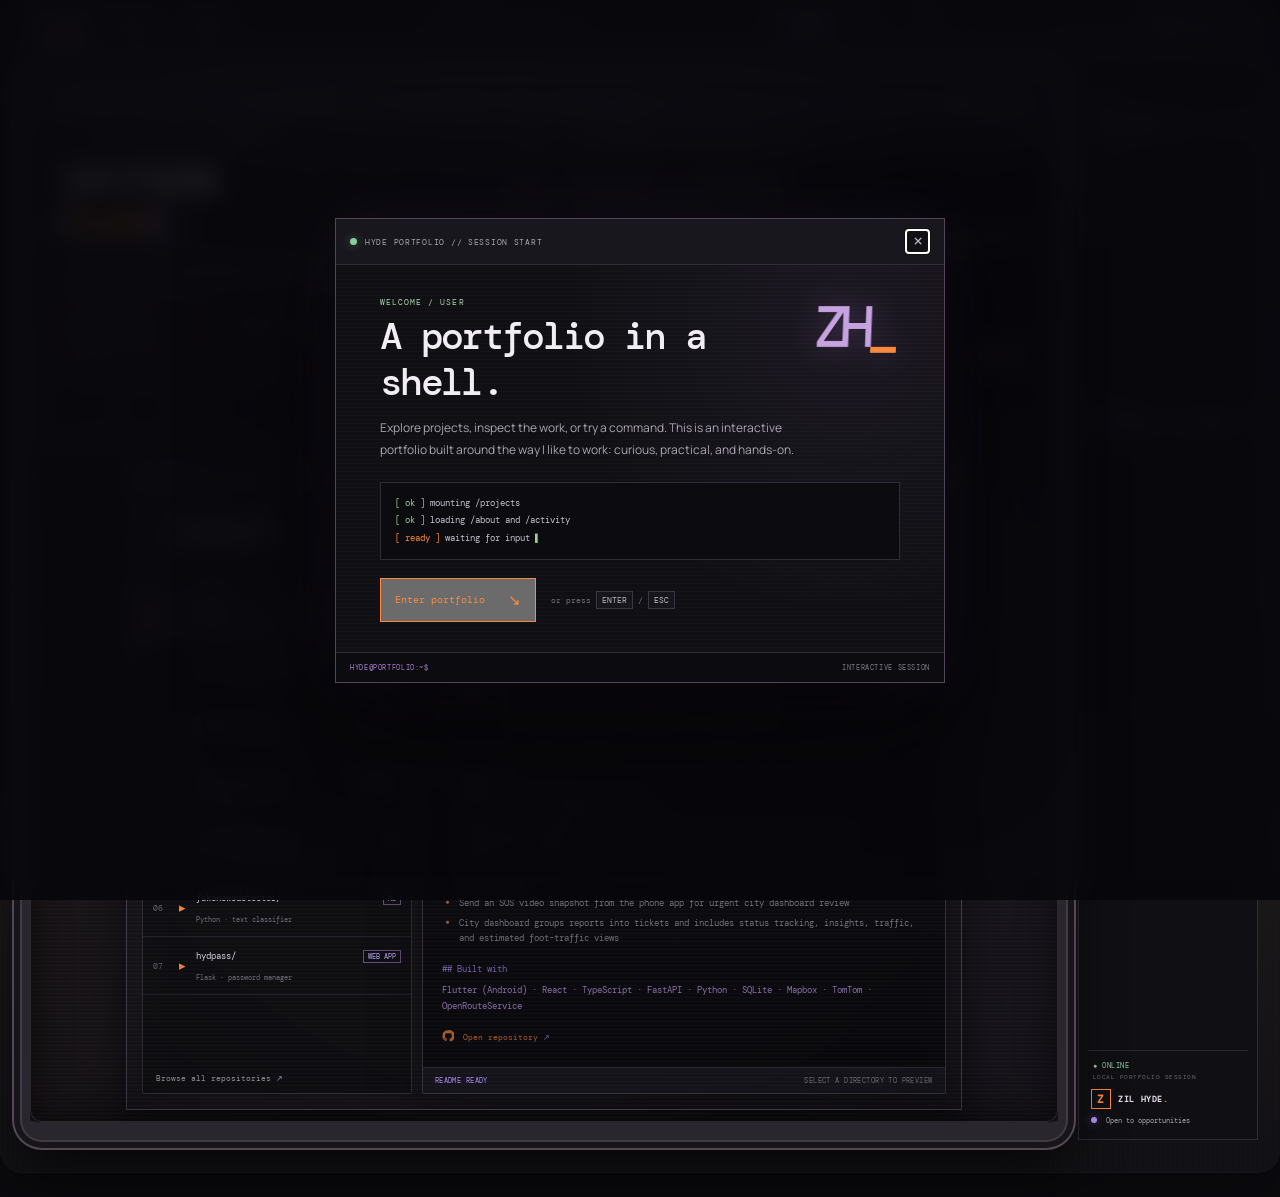
==== commit cb403693: "light mode and mobile view" ====
--- a/main.html
+++ b/main.html
@@ -49,20 +49,20 @@
           <section class="desktop-window window-projects" data-window="projects" data-space="home"><header class="window-bar"><span>▣ ~/projects/</span><span class="window-controls"><button type="button" data-window-action="minimize" aria-label="Minimize projects window">−</button><button type="button" data-window-action="close" aria-label="Close projects window">×</button></span></header><div class="window-content" data-mount="projects"></div></section>
           <section class="desktop-window window-profile" data-window="profile" data-space="profile"><header class="window-bar"><span>▣ ~/education.log</span><span class="window-controls"><button type="button" data-window-action="minimize" aria-label="Minimize profile window">−</button><button type="button" data-window-action="close" aria-label="Close profile window">×</button></span></header><div class="window-content" data-mount="profile"></div><div class="window-content window-tools" data-mount="tools"></div></section>
           <section class="desktop-window window-activity" data-window="activity" data-space="profile"><header class="window-bar"><span>▣ github --activity</span><span class="window-controls"><button type="button" data-window-action="minimize" aria-label="Minimize activity window">−</button><button type="button" data-window-action="close" aria-label="Close activity window">×</button></span></header><div class="window-content" data-mount="activity"></div></section>
-          <section class="desktop-window window-contact" data-window="contact" data-space="contact"><header class="window-bar"><span>▣ ./contact.sh</span><span class="window-controls"><button type="button" data-window-action="minimize" aria-label="Minimize contact window">−</button><button type="button" data-window-action="close" aria-label="Close contact window">×</button></span></header><div class="window-content" data-mount="contact"></div></section>
+          <section class="desktop-window window-contact" data-window="contact" data-space="contact"><header class="window-bar"><span>▣ ./contact.sh</span><span class="window-controls"><button type="button" data-window-action="minimize" aria-label="Minimize contact window">−</button><button type="button" data-window-action="close" aria-label="Close contact window">×</button></span></header><div class="window-content contact-window-content"><div class="contact-screen"><div class="contact-screen-body"><p class="contact-prompt"><span>hyde@portfolio</span><b>:</b><i>~</i><b>$</b> ./contact.sh</p><span class="contact-label">GET IN TOUCH / 01</span><h2>Have something<br>in <em>mind?</em></h2><p class="contact-intro">Have a project, question, or opportunity in mind? Send me a note.</p><a class="contact-email" href="mailto:zillyhyde.games@gmail.com"><span class="contact-email-icon" aria-hidden="true">@</span><span><strong>Say hello</strong><small>zillyhyde.games@gmail.com</small></span><span class="contact-email-arrow" aria-hidden="true">↗</span></a><div class="contact-links"><a href="mailto:zillyhyde.games@gmail.com">EMAIL <span>↗</span></a><a href="https://github.com/Hyde12" target="_blank" rel="noreferrer">GITHUB <span>↗</span></a></div><div class="contact-status"><span><i></i> AVAILABLE FOR OPPORTUNITIES</span><span>PHILIPPINES · UTC+8</span></div></div></div></div></section>
           <canvas class="crt-refresh" id="crt-refresh" aria-hidden="true"></canvas>
         </div>
         <aside class="desktop-rail" aria-label="Session, windows, and settings"><div class="rail-heading">SESSION <span>3</span></div><div class="session-status"><i></i> hyde-portfolio <small>ACTIVE</small></div><div class="rail-heading">WINDOWS <span>6</span></div><button type="button" data-open-window="home">▤ about.txt</button><button type="button" data-open-window="terminal">▣ terminal</button><button type="button" data-open-window="projects">▸ projects/</button><button type="button" data-open-window="profile">▤ education.log</button><button type="button" data-open-window="activity">▤ activity.json</button><button type="button" data-open-window="contact">▤ contact.sh</button><div class="rail-heading settings-heading">SETTINGS</div><a class="wordmark rail-wordmark" href="#home" aria-label="Zil Hyde Buenaventura, home"><span class="wordmark-mark">Z</span><span>ZIL HYDE<span class="wordmark-dot">.</span></span></a><a class="availability rail-availability" href="mailto:zillyhyde.games@gmail.com"><span class="status-dot"></span> Open to opportunities</a><div class="rail-controls"><button class="replay-intro" id="replay-intro" type="button" aria-label="Replay portfolio intro"><span aria-hidden="true">↻</span><span>INTRO</span></button><button class="theme-toggle" id="theme-toggle" type="button" aria-label="Toggle light theme" aria-pressed="false"><span class="theme-toggle-icon" aria-hidden="true">◐</span><span class="theme-toggle-label">LIGHT</span></button></div><span class="rail-machine"><span>● ONLINE</span><small>LOCAL PORTFOLIO SESSION</small></span></aside>
       </div>
-      <nav class="mobile-pane-dock desktop-mobile-dock" aria-label="Choose window"><button type="button" data-open-window="home">HOME</button><button type="button" data-open-window="terminal">SHELL</button><button type="button" data-open-window="projects">WORK</button><button type="button" data-open-window="profile">ABOUT</button><button type="button" data-open-window="activity">GITHUB</button><button type="button" data-open-window="contact">CONTACT</button></nav>
+      <nav class="mobile-pane-dock desktop-mobile-dock" aria-label="Choose window and settings"><button type="button" data-open-window="home">HOME</button><button type="button" data-open-window="terminal">SHELL</button><button type="button" data-open-window="projects">WORK</button><button type="button" data-open-window="profile">ABOUT</button><button type="button" data-open-window="activity">GITHUB</button><button type="button" data-open-window="contact">CONTACT</button></nav>
     </div>
 
     <div id="content-bank" hidden>
     <section class="hero page-wrap">
       <div class="hero-copy">
         <div class="eyebrow"><span class="eyebrow-line"></span> STUDENT DEVELOPER <span class="eyebrow-sep">/</span> PHILIPPINES</div>
-        <h1 class="hero-title" aria-label="I am Hyde. I build software and collaborate across teams."><span>I am Hyde,</span><br><span>I <span class="typing-slot"><span class="typing-reserve" aria-hidden="true">work across teams</span><span class="rotating-phrase" aria-hidden="true"><span class="rotating-text">build software</span><span class="type-caret">▌</span></span></span></span></h1>
-        <p class="hero-description">I’m a student developer in the Philippines, exploring different areas of software development. I work with Rust and web technologies, and collaborate with a team on Lakad — a safer walking project for Makati.</p>
+        <h1 class="hero-title" aria-label="I am Hyde. I build software, solve problems, and keep learning."><span>I am Hyde,</span><br><span>I <span class="typing-slot"><span class="typing-reserve" aria-hidden="true">solve practical problems</span><span class="rotating-phrase" aria-hidden="true"><span class="rotating-text">build software</span><span class="type-caret">▌</span></span></span></span></h1>
+        <p class="hero-description">I’m a student developer in the Philippines, exploring different areas of software development. I work with Rust and web technologies, and contribute to Lakad, a safer walking project for Makati.</p>
         <div class="hero-actions"><a class="button button-primary" href="#work">Explore my work <span class="arrow">↘</span></a><a class="text-link" href="https://github.com/Hyde12" target="_blank" rel="noreferrer">GitHub profile <span>↗</span></a></div>
         <div class="hero-meta"><span>BASED IN THE PHILIPPINES</span><span class="meta-rule"></span><span>ALWAYS LEARNING<span class="blink">_</span></span></div>
       </div>
@@ -71,7 +71,7 @@
         <div class="terminal-content">
           <div class="interactive-terminal-output" id="terminal-output" role="log" aria-live="polite"><div class="terminal-entry"><p><span class="prompt">hyde@portfolio</span><span class="punct">:</span><span class="path">~</span><span class="punct">$</span> cat about.txt</p><pre>Zil Hyde Buenaventura
 Student developer · Philippines
-I build software across different areas, with both individual and team projects.</pre></div><div class="terminal-entry"><p><span class="prompt">hyde@portfolio</span><span class="punct">:</span><span class="path">~</span><span class="punct">$</span> help</p><pre>help                 show commands
+I build software across different areas, from Rust tools to collaborative projects like Lakad.</pre></div><div class="terminal-entry"><p><span class="prompt">hyde@portfolio</span><span class="punct">:</span><span class="path">~</span><span class="punct">$</span> help</p><pre>help                 show commands
 ls [directory]      list files
 cd &lt;directory&gt;      change directory
 cat &lt;file&gt;          read a file
@@ -121,13 +121,12 @@
     <section class="about-section page-wrap" id="about">
       <div class="section-heading reveal"><div><div class="eyebrow"><span class="eyebrow-line"></span> ABOUT / PROFILE</div><h2>~/about<span class="accent-period">/</span></h2></div><div class="section-count">WHOAMI</div></div>
       <div class="about-layout">
-        <div class="about-copy reveal"><p class="about-lead">I’m a student developer who likes understanding how things work, then building something with it.</p><p>I’m studying software development at iACADEMY. I work across personal projects and team builds, using different tools to solve practical problems — including Lakad.</p><div class="education-terminal"><div class="mini-terminal-heading"><span>$ education --list</span><span>2 ITEMS</span></div><div class="education-line"><span class="timeline-date">2025 — NOW</span><div><h3>iACADEMY</h3><p>Senior High School · Software Development</p></div></div><div class="education-line"><span class="timeline-date">2022</span><div><h3>CS50’s Introduction to Computer Science</h3><p>Online course · Harvard University</p></div></div></div></div>
+        <div class="about-copy reveal"><p class="about-lead">I’m a student developer who likes understanding how things work, then building something with it.</p><p>I’m studying software development at iACADEMY. My projects range from Rust tools to collaborative work like Lakad.</p><div class="education-terminal"><div class="mini-terminal-heading"><span>$ education --list</span><span>2 ITEMS</span></div><div class="education-line"><span class="timeline-date">2025 — NOW</span><div><h3>iACADEMY</h3><p>Senior High School · Software Development</p></div></div><div class="education-line"><span class="timeline-date">2022</span><div><h3>CS50’s Introduction to Computer Science</h3><p>Online course · Harvard University</p></div></div></div></div>
         <div class="github-preview reveal"><div class="github-top"><img class="github-avatar" src="https://avatars.githubusercontent.com/u/119173364?v=4" alt="Hyde12 GitHub profile picture" loading="lazy"><div><span class="github-label">$ github --activity --week</span><h3>Hyde12 <span>@Hyde12</span></h3></div><a href="https://github.com/Hyde12" target="_blank" rel="noreferrer">PROFILE ↗</a></div><div class="activity-panel"><div class="pinned-label"><span>PUBLIC PUSHES / DAY</span><span>LAST 7 DAYS</span></div><div class="activity-chart" id="github-chart" role="img" aria-label="GitHub public push activity over the past 7 days"><svg class="activity-graph" viewBox="0 0 680 182" aria-hidden="true"><g class="chart-grid"><path d="M78 24H660 M78 82H660 M78 140H660"/><path d="M78 24V140 M175 24V140 M272 24V140 M369 24V140 M466 24V140 M563 24V140 M660 24V140"/><path class="chart-y-axis" d="M78 24V140 M78 140H660"/></g><g class="chart-y-labels"><text x="68" y="28">—</text><text x="68" y="86">—</text><text x="68" y="144">0</text></g><polyline class="activity-line" points="78,140 175,140 272,140 369,140 466,140 563,140 660,140"/><g class="activity-points"><circle cx="78" cy="140" r="4"/><circle cx="175" cy="140" r="4"/><circle cx="272" cy="140" r="4"/><circle cx="369" cy="140" r="4"/><circle cx="466" cy="140" r="4"/><circle cx="563" cy="140" r="4"/><circle cx="660" cy="140" r="4"/></g><g class="chart-labels"><text x="78" y="170">—</text><text x="175" y="170">—</text><text x="272" y="170">—</text><text x="369" y="170">—</text><text x="466" y="170">—</text><text x="563" y="170">—</text><text x="660" y="170">—</text></g></svg><p class="activity-note" id="activity-note">Loading public pushes…</p></div><a class="github-more" href="https://github.com/users/Hyde12/contributions" target="_blank" rel="noreferrer">View GitHub contribution history <span>↗</span></a></div></div>
       </div>
       <div class="toolkit reveal"><div class="mini-terminal-heading"><span>$ tech --list</span><span>TOOLS I USE</span></div><div class="tech-groups"><div class="tech-group"><span class="tech-category">LANGUAGES</span><div class="tech-list"><span>Rust</span><span>Python</span><span>JavaScript</span><span>C++</span></div></div><div class="tech-group"><span class="tech-category">WEB & DATA</span><div class="tech-list"><span>React</span><span>HTML / CSS</span><span>Flask</span><span>SQL</span></div></div><div class="tech-group"><span class="tech-category">APPS & TOOLS</span><div class="tech-list"><span>Flutter</span><span>Godot</span><span>Ratatui</span><span>Git</span></div></div></div></div>
     </section>
 
-    <section class="contact-section page-wrap" id="contact"><div class="contact-card reveal"><div class="eyebrow"><span class="eyebrow-line"></span> GET IN TOUCH</div><h2>Have something<br>in <span class="accent-text">mind?</span></h2><a class="button button-primary" href="mailto:zillyhyde.games@gmail.com">Say hello <span class="arrow">↗</span></a><div class="contact-links"><a href="mailto:zillyhyde.games@gmail.com">EMAIL <span>↗</span></a><a href="https://github.com/Hyde12" target="_blank" rel="noreferrer">GITHUB <span>↗</span></a></div></div><div class="footer"><a class="wordmark" href="#home"><span class="wordmark-mark">Z</span><span>ZIL HYDE<span class="wordmark-dot">.</span></span></a><span>END OF FILE · © 2026 ZIL HYDE</span><a href="#home">BACK TO TOP ↑</a></div></section>
     </div>
   </main>
 </body>
--- a/styles.css
+++ b/styles.css
@@ -390,8 +390,28 @@
 .window-activity{grid-column:7/13;grid-row:1/8}
 .window-contact{grid-column:3/11;grid-row:2/8;align-self:center}
 .window-contact .window-content{padding:0}
-.window-contact .contact-card{padding:30px;border:0}
-.window-contact .contact-card h2{font-size:42px}
+.window-contact .contact-screen{display:flex;width:100%;height:100%;min-width:0;min-height:100%;padding:clamp(18px,3vw,34px);background:radial-gradient(ellipse at 100% 0%,#a980cf12,transparent 42%),linear-gradient(135deg,#151219,#111015 68%);}
+.window-contact .contact-screen-body{display:flex;flex:1;flex-direction:column;align-items:flex-start;min-width:0;max-width:640px;margin:auto;}
+.window-contact .contact-prompt{display:flex;flex-wrap:wrap;align-items:center;gap:5px;margin:0 0 23px;color:#aaa6b2;font:9px/1.5 var(--mono);overflow-wrap:anywhere}
+.window-contact .contact-prompt span{color:var(--purple)}
+.window-contact .contact-prompt b{color:#777480;font-weight:400}
+.window-contact .contact-prompt i{color:var(--orange);font-style:normal}
+.window-contact .contact-label{color:#918b98;font:8px/1.5 var(--mono);letter-spacing:.12em}
+.window-contact .contact-screen h2{max-width:100%;margin:10px 0 13px;color:#eeeef2;font:600 clamp(34px,4vw,48px)/1.08 var(--sans);letter-spacing:-.065em;overflow-wrap:anywhere}
+.window-contact .contact-screen h2 em{color:var(--orange);font-style:normal}
+.window-contact .contact-intro{max-width:38ch;margin:0 0 20px;color:#aaa6b2;font-size:12px;line-height:1.75}
+.window-contact .contact-email{display:flex;align-items:center;gap:12px;width:min(100%,390px);min-width:0;min-height:58px;padding:10px 12px;border:1px solid #403a47;background:#19161d;color:#eeeef2;}
+.window-contact .contact-email:hover{border-color:var(--orange);background:#1e1a20}
+.window-contact .contact-email-icon{display:grid;flex:none;place-items:center;width:32px;height:32px;border:1px solid #51445e;color:var(--purple);font:15px var(--mono)}
+.window-contact .contact-email>span:nth-child(2){display:grid;min-width:0;gap:2px}
+.window-contact .contact-email strong{font:10px var(--mono)}
+.window-contact .contact-email small{overflow-wrap:anywhere;color:#96919e;font:8px/1.5 var(--mono)}
+.window-contact .contact-email-arrow{flex:none;margin-left:auto;color:var(--orange);font:16px var(--mono)}
+.window-contact .contact-links{position:static;display:flex;flex-wrap:wrap;gap:18px;margin-top:18px;color:#aaa6b1;font:8px var(--mono)}
+.window-contact .contact-links span{margin-left:4px;color:var(--purple)}
+.window-contact .contact-status{display:flex;flex-wrap:wrap;justify-content:space-between;gap:8px;width:100%;margin-top:26px;padding-top:10px;border-top:1px solid #302b36;color:#777480;font:7px/1.5 var(--mono);letter-spacing:.06em}
+.window-contact .contact-status span:first-child{color:#a8c5a7}
+.window-contact .contact-status i{display:inline-block;width:6px;height:6px;margin-right:6px;border-radius:50%;background:#8ed49a}
 .desktop-rail{min-height:670px}
 .desktop-rail .session-status{display:grid;gap:4px;margin:0 2px;padding:8px;border:1px solid #352f3b;background:#18151b;color:#c7b8d5;font:8px var(--mono)}
 .session-status i{width:6px;height:6px;border-radius:50%;background:#8ed49a}
@@ -514,3 +534,296 @@
 .desktop-view::before{content:"";position:absolute;inset:0;z-index:-1;pointer-events:none;border-radius:inherit;background:radial-gradient(ellipse 46% 32% at 48% 16%,#e4884b14,transparent 100%),radial-gradient(ellipse 38% 42% at 94% 30%,#8d69b514,transparent 100%),repeating-linear-gradient(90deg,#ffffff03 0 1px,transparent 1px 5px);box-shadow:inset 0 -1px #ffffff07}
 .desktop-canvas{border:8px solid #29262e;border-bottom-width:18px;border-radius:20px;box-shadow:0 0 0 2px #403b46,0 0 0 8px #17151a,0 0 0 10px #514854,0 24px 54px #000b,inset 0 0 26px #0004}
 .desktop-canvas::before,.desktop-canvas::after{border-radius:12px}
+
+/* On phones, treat the desktop as a focused app screen with a simple window dock. */
+@media(max-width:700px){
+  body{overflow-x:hidden}
+  .desktop-view{width:100%;min-height:0;padding:0 10px 10px;border-radius:0 0 16px 16px}
+  .desktop-dock{position:relative;top:auto;display:flex;min-height:48px;gap:5px;padding:5px 2px}
+  .desktop-workspaces{display:grid;grid-template-columns:repeat(3,minmax(0,1fr));width:100%;gap:5px}
+  .desktop-workspace{justify-content:center;min-width:0;min-height:34px;padding:0 5px;font-size:8px}
+  .desktop-key-hint,.desktop-taskbar,.desktop-clock{display:none!important}
+  .desktop-layout{display:block;min-height:0;padding:5px 0 8px}
+  .desktop-rail{display:none!important}
+  .desktop-canvas{display:block;width:100%;height:clamp(300px,calc(100svh - 220px),680px);min-height:0;padding:7px;border-width:6px;border-bottom-width:13px;border-radius:14px;}
+  .desktop-canvas .desktop-window{position:absolute;inset:6px;display:none!important;width:auto;height:auto;min-width:0;min-height:0;grid-column:auto!important;grid-row:auto!important;}
+  .desktop-canvas .desktop-window.focused{display:flex!important}
+  .desktop-window>.window-content{flex:1 1 0;min-height:0;overflow:auto;overscroll-behavior:contain;-webkit-overflow-scrolling:touch}
+  .window-bar{flex:none;min-height:34px;padding-inline:10px}
+  .window-controls button{width:28px;height:26px}
+  .window-home .window-content{padding:10px}
+  .window-home .hero{min-height:0;padding:14px 4px 22px;gap:16px}
+  .window-home .hero-title{font-size:clamp(23px,7vw,32px);line-height:1.35;overflow-wrap:anywhere}
+  .window-home .hero-description{font-size:11px;line-height:1.65}
+  .window-home .hero-meta{flex-wrap:wrap;gap:8px 12px;margin-top:12px}
+  .window-home .hero-actions{flex-wrap:wrap;gap:12px;margin-top:13px}
+  .window-terminal .terminal-content{padding:12px 10px}
+  .window-projects .window-content{overflow:auto}
+  .window-projects #work{padding:11px 9px}
+  .window-projects #work .project-workspace{grid-template-columns:minmax(0,1fr);gap:8px;margin-top:10px}
+  .window-projects #work .project-selector{max-height:190px;overflow:auto}
+  .window-projects #work .project-option{min-height:48px;padding:7px 9px}
+  .window-projects #work .console-screen{min-height:330px;max-height:none}
+  .window-profile .window-content{padding:10px;overflow:auto}
+  .window-profile .window-tools{padding:8px 10px}
+  .window-activity .window-content{padding:10px;overflow:auto}
+  .desktop-mobile-dock{position:relative;z-index:30;display:grid;grid-template-columns:repeat(6,minmax(0,1fr));gap:5px;margin:0 -1px;padding:7px 5px max(7px,env(safe-area-inset-bottom));border:1px solid #393440;border-radius:8px;background:#111015f2;backdrop-filter:blur(14px)}
+  .desktop-mobile-dock>button{min-width:0;min-height:40px;padding:0 2px;border:1px solid #302b36;border-radius:4px;background:#17151b;color:#aaa4b1;font:7px var(--mono);white-space:nowrap;touch-action:manipulation}
+  .desktop-mobile-dock>button[aria-pressed="true"]{border-color:#a37bb7;background:#251e2a;color:#f0eaf4}
+  .desktop-mobile-dock .rail-controls{grid-column:1/-1;display:grid;grid-template-columns:repeat(2,minmax(0,1fr));gap:6px;width:min(250px,100%);justify-self:center;padding:2px 0 0}
+  .desktop-mobile-dock .rail-controls::before{content:"SETTINGS";grid-column:1/-1;color:#82788b;text-align:center;font:7px var(--mono);letter-spacing:.1em}
+  .desktop-mobile-dock .rail-controls .theme-toggle,.desktop-mobile-dock .rail-controls .replay-intro{min-width:0;width:100%;min-height:38px;padding:0 8px;font-size:8px}
+  .desktop-mobile-dock .theme-toggle-label,.desktop-mobile-dock .replay-intro>span:last-child{display:inline}
+}
+@media(max-width:390px){
+  .desktop-view{padding-inline:7px}
+  .desktop-canvas{height:clamp(290px,calc(100svh - 215px),620px);padding:5px;border-width:5px;border-bottom-width:11px}
+  .desktop-canvas .desktop-window{inset:4px}
+  .desktop-mobile-dock{gap:3px;padding-inline:3px}
+  .desktop-mobile-dock>button{font-size:6.5px}
+}
+
+/* Light theme for the workstation and window chrome; terminal output stays dark. */
+html[data-theme="light"] .desktop-view{
+  background:linear-gradient(180deg,#f3f0eb 0%,#ece8e1 68%,#ded8cf 69%,#e8e3dc 100%);
+  box-shadow:inset 0 1px #ffffff,0 18px 56px #54483a20;
+}
+html[data-theme="light"] .desktop-view::before{
+  background:radial-gradient(ellipse 46% 32% at 48% 16%,#dc8e5413,transparent 100%),radial-gradient(ellipse 38% 42% at 94% 30%,#8060a512,transparent 100%),repeating-linear-gradient(90deg,#4e403006 0 1px,transparent 1px 5px);
+  box-shadow:inset 0 -1px #ffffff;
+}
+html[data-theme="light"] .desktop-dock{
+  border-color:#cfc8be;
+  background:#f8f6f2ed;
+  box-shadow:0 4px 18px #53483a14;
+}
+html[data-theme="light"] .desktop-workspace{
+  border-color:#d8d2c9;
+  background:#f3f0eb;
+  color:#625d65;
+}
+html[data-theme="light"] .desktop-workspace:hover,
+html[data-theme="light"] .desktop-workspace[aria-pressed="true"]{
+  background:#fffefa;
+  color:#28252d;
+}
+html[data-theme="light"] .desktop-workspace[aria-pressed="true"]{box-shadow:inset 0 -2px var(--orange)}
+html[data-theme="light"] .desktop-key-hint,
+html[data-theme="light"] .desktop-clock{color:#716b72}
+html[data-theme="light"] .desktop-clock .dock-led{background:#628c68;box-shadow:0 0 8px #628c6860}
+html[data-theme="light"] .desktop-task{
+  border-color:#d7d1c9;
+  background:#fffefa;
+  color:#6c6670;
+}
+html[data-theme="light"] .desktop-task.is-focused{border-color:#9b7cb5;background:#f2edf7;color:#392b47}
+html[data-theme="light"] .desktop-task.is-minimized{color:#88818b}
+html[data-theme="light"] .desktop-rail{
+  border-color:#d3cdc4;
+  background:#f8f6f2;
+  color:#343039;
+  box-shadow:0 5px 18px #54483a10;
+}
+html[data-theme="light"] .desktop-rail .rail-heading{color:#77717a}
+html[data-theme="light"] .desktop-rail .rail-heading span{color:#70559a}
+html[data-theme="light"] .desktop-rail .session-status{border-color:#ded8d0;background:#efede8;color:#51495b}
+html[data-theme="light"] .desktop-rail .session-status small{color:#77717a}
+html[data-theme="light"] .desktop-rail>button{color:#625d66}
+html[data-theme="light"] .desktop-rail>button:hover,
+html[data-theme="light"] .desktop-rail>button[aria-pressed="true"]{border-color:#d8cbe3;background:#eee9f2;color:#332a3b}
+html[data-theme="light"] .desktop-rail .settings-heading{border-color:#d8d2c9}
+html[data-theme="light"] .rail-wordmark{color:#2e2933}
+html[data-theme="light"] .rail-availability{color:#625d66}
+html[data-theme="light"] .rail-machine{border-color:#d8d2c9;color:#53795a}
+html[data-theme="light"] .rail-machine small{color:#77717a}
+html[data-theme="light"] .rail-controls .replay-intro,
+html[data-theme="light"] .rail-controls .theme-toggle{
+  border-color:#d4cec5;
+  background:#fffefa;
+  color:#514b55;
+}
+html[data-theme="light"] .rail-controls button:hover{border-color:var(--orange);color:#4d3428}
+html[data-theme="light"] .desktop-window,
+html[data-theme="light"] .window-home,
+html[data-theme="light"] .window-projects,
+html[data-theme="light"] .window-profile,
+html[data-theme="light"] .window-activity,
+html[data-theme="light"] .window-contact{
+  border-color:#d2ccc4;
+  background:#f9f7f2;
+  color:#29272e;
+  box-shadow:0 10px 28px #5046391c;
+}
+html[data-theme="light"] .desktop-window.focused{border-color:#9b7cb5;box-shadow:0 0 0 1px #80609a35,0 12px 30px #50463920}
+html[data-theme="light"] .window-bar{border-color:#d8d2ca;background:#ece9e3;color:#554f59}
+html[data-theme="light"] .window-controls button{border-color:#d2ccc4;background:#f8f6f2;color:#5d5760}
+html[data-theme="light"] .window-controls button:hover{border-color:var(--orange);color:#8f4827}
+html[data-theme="light"] .window-content{scrollbar-color:#b8b0a6 #eeeae3}
+html[data-theme="light"] .window-home .hero-title{color:#28252d}
+html[data-theme="light"] .window-home .hero-description{color:#5d5a63}
+html[data-theme="light"] .window-home .hero-meta{color:#77727d}
+html[data-theme="light"] .window-home .eyebrow{color:#5d5a63}
+html[data-theme="light"] .window-home .text-link{background:transparent;border:0;color:#51465f}
+html[data-theme="light"] .window-home .hero-actions .button{background:#fffefa;border-color:#c9c1b7;color:#8d4827}
+html[data-theme="light"] .window-home .hero-actions .button:hover{background:#eee9e1;border-color:#b85d2d;color:#4a3429}
+/* Keep the shell and README console as dark phosphor displays in both themes. */
+html[data-theme="light"] .window-terminal{border-color:#c8c0b6;background:#111015;color:#eeeef2}
+html[data-theme="light"] .window-projects .project-console{border-color:#49414f;background:#111015;color:#eeeef2}
+html[data-theme="light"] .window-projects .console-screen{background:linear-gradient(#100f14,#0b0b0f)}
+html[data-theme="light"] .window-projects .console-command{background:#101015;color:#d9d6df}
+html[data-theme="light"] .window-profile .about-lead,
+html[data-theme="light"] .window-profile .education-line h3,
+html[data-theme="light"] .window-profile .github-top h3{color:#28252d}
+html[data-theme="light"] .window-profile .about-copy>p:not(.about-lead),
+html[data-theme="light"] .window-profile .education-line p,
+html[data-theme="light"] .window-profile .github-bio{color:#5d5a63}
+html[data-theme="light"] .window-profile .education-terminal,
+html[data-theme="light"] .window-profile .github-preview,
+html[data-theme="light"] .window-profile .toolkit{border-color:#d6d0c8;background:#fffefa;box-shadow:0 5px 18px #54483a10}
+html[data-theme="light"] .window-profile .mini-terminal-heading,
+html[data-theme="light"] .window-profile .education-line,
+html[data-theme="light"] .window-profile .pinned-label,
+html[data-theme="light"] .window-profile .repo-preview,
+html[data-theme="light"] .window-profile .github-more{border-color:#e3ded7;color:#625d66}
+html[data-theme="light"] .window-profile .repo-preview b{color:#39343e}
+html[data-theme="light"] .window-profile .repo-preview small{color:#706a74}
+html[data-theme="light"] .window-activity .activity-chart{border-color:#d2ccc4}
+html[data-theme="light"] .window-contact .contact-screen{background:radial-gradient(ellipse at 100% 0%,#8060a510,transparent 42%),linear-gradient(135deg,#f5f1e9,#ece7de 68%)}
+html[data-theme="light"] .window-contact .contact-prompt{color:#625d66}
+html[data-theme="light"] .window-contact .contact-prompt span{color:#624887}
+html[data-theme="light"] .window-contact .contact-prompt b{color:#77717a}
+html[data-theme="light"] .window-contact .contact-prompt i{color:#8d4827}
+html[data-theme="light"] .window-contact .contact-label{color:#68626c}
+html[data-theme="light"] .window-contact .contact-screen h2{color:#28252d}
+html[data-theme="light"] .window-contact .contact-intro{color:#514d55}
+html[data-theme="light"] .window-contact .contact-email{border-color:#d0c8bd;background:#f9f6f0;color:#29272e}
+html[data-theme="light"] .window-contact .contact-email:hover{border-color:#a95027;background:#eee8de}
+html[data-theme="light"] .window-contact .contact-email-icon{border-color:#cfc7bc;color:#624887}
+html[data-theme="light"] .window-contact .contact-email small{color:#625d66}
+html[data-theme="light"] .window-contact .contact-links{color:#625d66}
+html[data-theme="light"] .window-contact .contact-links span{color:#624887}
+html[data-theme="light"] .window-contact .contact-status{border-color:#d4cdc2;color:#706a73}
+html[data-theme="light"] .window-contact .contact-status span:first-child{color:#376b43}
+html[data-theme="light"] .window-contact .contact-status i{background:#4e8357}
+html[data-theme="light"] .desktop-mobile-dock{border-color:#d2ccc4;background:#f8f6f2f5;box-shadow:0 4px 18px #54483a18}
+html[data-theme="light"] .desktop-mobile-dock>button{border-color:#d7d1c9;background:#fffefa;color:#5e5862}
+html[data-theme="light"] .desktop-mobile-dock>button[aria-pressed="true"]{border-color:#9b7cb5;background:#eee9f2;color:#392b47}
+html[data-theme="light"] .desktop-mobile-dock .rail-controls::before{color:#716b75}
+html[data-theme="light"] .desktop-mobile-dock .rail-controls .theme-toggle,
+html[data-theme="light"] .desktop-mobile-dock .rail-controls .replay-intro{border-color:#d2ccc4;background:#fffefa;color:#514b55}
+
+/* The light theme is warm across the whole interface, including shell output. */
+html[data-theme="light"] .desktop-canvas{background-color:#ece8e0;background-image:radial-gradient(#988d7d30 .7px,transparent .7px);box-shadow:0 0 0 2px #bdb5aa,0 0 0 8px #ded9d0,0 0 0 10px #bdb5aa,0 24px 54px #50463938,inset 0 0 26px #54483a16}
+html[data-theme="light"] .desktop-canvas::before{background:repeating-linear-gradient(to bottom,#51453708 0 1px,#ffffff13 1px 4px);opacity:.55}
+html[data-theme="light"] .desktop-canvas::after{background:radial-gradient(ellipse at center,transparent 68%,#6d5f4a12 100%),radial-gradient(ellipse 72% 18% at 48% 1%,#ffffff40,transparent 82%),linear-gradient(90deg,#b85d2d08,transparent 14%,transparent 86%,#70559a08);box-shadow:inset 0 0 0 1px #ffffff70,inset 0 0 38px 5px #54483a12}
+html[data-theme="light"] .window-terminal{border-color:#d2ccc4;background:#f5f1e9;color:#29272e}
+html[data-theme="light"] .window-terminal .hero-terminal,
+html[data-theme="light"] .window-projects .project-console{border-color:#c9c1b6;background:#f5f1e9;color:#29272e;box-shadow:0 8px 24px #54483a15}
+html[data-theme="light"] .window-terminal .terminal-titlebar{border-color:#d4cdc2;background:#e8e2d8;color:#4f4a52}
+html[data-theme="light"] .window-terminal .terminal-lock{color:#70559a}
+html[data-theme="light"] .window-terminal .terminal-content{background:linear-gradient(135deg,#f5f1e9,#ece7de 65%);color:#37343b}
+html[data-theme="light"] .window-terminal .interactive-terminal-output{scrollbar-color:#b5aa9b #e9e3d9}
+html[data-theme="light"] .window-terminal .terminal-entry>p{color:#29272e}
+html[data-theme="light"] .window-terminal .terminal-entry pre{border-color:#c8beb2;color:#46414a}
+html[data-theme="light"] .window-terminal .terminal-prompt .prompt,
+html[data-theme="light"] .window-terminal .terminal-entry .prompt{color:#624887}
+html[data-theme="light"] .window-terminal .terminal-prompt .punct,
+html[data-theme="light"] .window-terminal .terminal-entry .punct{color:#635c67}
+html[data-theme="light"] .window-terminal .terminal-prompt .path,
+html[data-theme="light"] .window-terminal .terminal-entry .path{color:#8d4827}
+html[data-theme="light"] .window-terminal .terminal-output{color:#514d55}
+html[data-theme="light"] .window-terminal .terminal-command-form{border-color:#d0c8bd}
+html[data-theme="light"] .window-terminal .terminal-command-form:focus-within{outline-color:#70559a;background:#70559a0b}
+html[data-theme="light"] .window-terminal .terminal-command-form input{color:#29272e;caret-color:#8f4827}
+html[data-theme="light"] .window-terminal .terminal-command-form input::placeholder{color:#77717a}
+html[data-theme="light"] .window-terminal .terminal-command-form button,
+html[data-theme="light"] .window-terminal .terminal-shortcuts button{border-color:#cfc7bc;background:#f9f6f0;color:#824322}
+html[data-theme="light"] .window-terminal .terminal-command-form button:hover,
+html[data-theme="light"] .window-terminal .terminal-shortcuts button:hover{border-color:#a95027;background:#eee8de}
+html[data-theme="light"] .window-terminal .terminal-status{border-color:#d0c8bd;color:#706a73}
+html[data-theme="light"] .window-terminal .terminal-status span:first-child{color:#376b43}
+html[data-theme="light"] .window-terminal .terminal-status i{background:#4e8357;box-shadow:none}
+html[data-theme="light"] .window-projects .console-screen{background:linear-gradient(135deg,#f5f1e9,#ece7de);scrollbar-color:#b5aa9b #e9e3d9}
+html[data-theme="light"] .window-projects .project-console .terminal-titlebar{border-color:#d4cdc2;background:#e8e2d8;color:#4f4a52}
+html[data-theme="light"] .window-projects .project-console .terminal-lock{color:#624887}
+html[data-theme="light"] .window-projects .console-command{border-color:#d0c8bd;background:#e9e3d9;color:#353139}
+html[data-theme="light"] .window-projects .console-command::before{color:#624887}
+html[data-theme="light"] .window-projects .typed-command{color:#353139}
+html[data-theme="light"] .window-projects .console-readme{color:#403c44}
+html[data-theme="light"] .window-projects .readme-title{color:#29272e}
+html[data-theme="light"] .window-projects .readme-summary{color:#514d55}
+html[data-theme="light"] .window-projects .readme-highlights{color:#514d55}
+html[data-theme="light"] .window-projects .readme-kicker{color:#68626c}
+html[data-theme="light"] .window-projects .console-readme h4{color:#624887}
+html[data-theme="light"] .window-projects .readme-stack{color:#624887}
+html[data-theme="light"] .window-projects .terminal-footer{border-color:#d4cdc2;background:#e8e2d8;color:#706a73}
+html[data-theme="light"] .window-projects .readme-link{color:#8b4826}
+html[data-theme="light"] .window-projects .readme-link:hover{color:#5d311f}
+html[data-theme="light"] .window-activity .activity-chart{background:linear-gradient(135deg,#f4f0e8,#ebe6dc);border-color:#d2ccc4}
+html[data-theme="light"] .window-activity .chart-grid path{stroke:#c9c1b7}
+html[data-theme="light"] .window-activity .chart-grid .chart-y-axis{stroke:#837985}
+html[data-theme="light"] .window-activity .chart-y-labels text,
+html[data-theme="light"] .window-activity .chart-labels text{fill:#5c5660}
+html[data-theme="light"] .window-activity .activity-points circle{stroke:#f4f0e8}
+html[data-theme="light"] .window-activity .activity-note{color:#514d55}
+html[data-theme="light"] .boot-overlay{background:#453c33a8}
+html[data-theme="light"] .boot-card{border-color:#cfc7bc;background:#f5f1e9;box-shadow:0 24px 70px #40362c35}
+html[data-theme="light"] .boot-bar{border-color:#d4cdc2;background:#e8e2d8;color:#514b55}
+html[data-theme="light"] .boot-close{border-color:#cfc7bc;background:#f5f1e9;color:#514b55}
+html[data-theme="light"] .boot-body::after{background:repeating-linear-gradient(0deg,#51453705 0 1px,transparent 1px 4px),radial-gradient(400px circle at 84% 16%,#70559a0b,transparent 72%)}
+html[data-theme="light"] .boot-mark{color:#624887;text-shadow:none}
+html[data-theme="light"] .boot-overline{color:#376b43}
+html[data-theme="light"] .boot-body h1{color:#29272e}
+html[data-theme="light"] .boot-body>p:not(.boot-overline){color:#514d55}
+html[data-theme="light"] .boot-log{border-color:#d4cdc2;background:#e9e3d9;color:#403c44}
+html[data-theme="light"] .boot-actions>span{color:#6d6670}
+html[data-theme="light"] .boot-actions kbd{border-color:#cfc7bc;background:#eee9e0;color:#514b55}
+html[data-theme="light"] .boot-footer{border-color:#d4cdc2;background:#e8e2d8;color:#706a73}
+html[data-theme="light"] .boot-footer span:first-child{color:#624887}
+html[data-theme="light"] .cursor-outside .cursor-shape{border-color:#6c3f25;background:#e8dfd2;color:#6c3f25;text-shadow:none;box-shadow:0 0 0 2px #f2eee6,0 2px 8px #35291f50}
+html[data-theme="light"] .cursor-inside .cursor-shape{filter:drop-shadow(0 0 1px #f5f1e9) drop-shadow(0 1px 2px #203b28a0)}
+html[data-theme="light"] .cursor-inside .cursor-core{background:linear-gradient(135deg,#39764b,#164f31 55%,#103d28)}
+html[data-theme="light"] .cursor-inside .cursor-trail,
+html[data-theme="light"] .cursor-inside .cursor-trail::before,
+html[data-theme="light"] .cursor-inside .cursor-trail::after,
+html[data-theme="light"] .cursor-inside .cursor-pixel{background:#1e6138;box-shadow:0 0 0 1px #f5f1e9,0 1px 3px #203b2870}
+html[data-theme="light"] .cursor-inside.is-hovering .cursor-shape{filter:drop-shadow(0 0 1px #f5f1e9) drop-shadow(0 1px 4px #164f31)}
+html[data-theme="light"] .byte-particle.is-screen{color:#174e30;text-shadow:0 0 3px #f5f1e9}
+
+/* Let each mobile window use the available screen height; the shell fills its pane. */
+@media(max-width:700px){
+  .desktop-mobile-dock{grid-template-columns:repeat(3,minmax(0,1fr))}
+  .desktop-window.focused .reveal{opacity:1!important;transform:none!important}
+  .desktop-view{display:flex;flex-direction:column;min-height:100svh;padding-inline:4px}
+  .desktop-layout{display:flex;flex:1;min-height:0}
+  .desktop-canvas{flex:1;height:auto;min-height:300px;padding:2px;border-width:3px;border-bottom-width:8px;border-radius:10px}
+  .desktop-canvas .desktop-window{inset:0;min-width:0;max-width:100%}
+  .desktop-window>.window-content{width:100%;min-width:0;max-width:100%}
+  .window-home .window-content{display:flex;flex-direction:column}
+  .window-home .hero{flex:1;justify-content:center}
+  .window-home .hero-copy{width:100%;min-width:0}
+  .window-home .hero-title,.window-home .hero-description{max-width:100%;overflow-wrap:anywhere}
+  .window-terminal .window-content{display:flex;flex-direction:column}
+  .window-terminal .hero-terminal{display:flex;flex:1;flex-direction:column;width:100%;min-width:0;height:auto;min-height:0}
+  .window-terminal .terminal-content{display:flex;flex:1;flex-direction:column;width:100%;min-width:0;min-height:0;overflow:hidden}
+  .window-terminal .interactive-terminal-output{flex:1;min-height:90px;max-height:none}
+  .window-terminal .terminal-command-form{margin-top:auto}
+  .window-projects .window-content{min-height:0}
+  .window-projects #work,.window-projects #work .project-workspace,.window-projects #work .project-selector,.window-projects #work .project-console{width:100%;min-width:0;max-width:100%}
+  .window-profile .window-content{flex:1}
+  .window-activity .window-content{display:flex;flex-direction:column}
+  .window-activity .github-preview{flex:1}
+  .window-contact .window-content.contact-window-content{display:block;flex:1 1 auto;width:100%;min-width:0;max-width:100%;min-height:0;padding:0;overflow-x:hidden;overflow-y:auto}
+  .window-contact .contact-screen{display:flex;width:100%;min-width:0;min-height:100%;height:auto;padding:clamp(17px,6vw,25px)}
+  .window-contact .contact-screen-body{width:100%;max-width:none;margin:0;justify-content:center}
+  .window-contact .contact-prompt{margin-bottom:clamp(14px,4vh,22px)}
+  .window-contact .contact-screen h2{font-size:clamp(30px,9vw,40px)}
+  .window-contact .contact-intro{font-size:12px}
+  .window-contact .contact-email{width:100%;min-height:56px}
+  .window-contact .contact-status{margin-top:auto}
+}
+
+@media(max-width:390px){
+  .desktop-view{padding-inline:2px}
+  .desktop-canvas{padding:1px;border-width:2px;border-bottom-width:6px}
+}
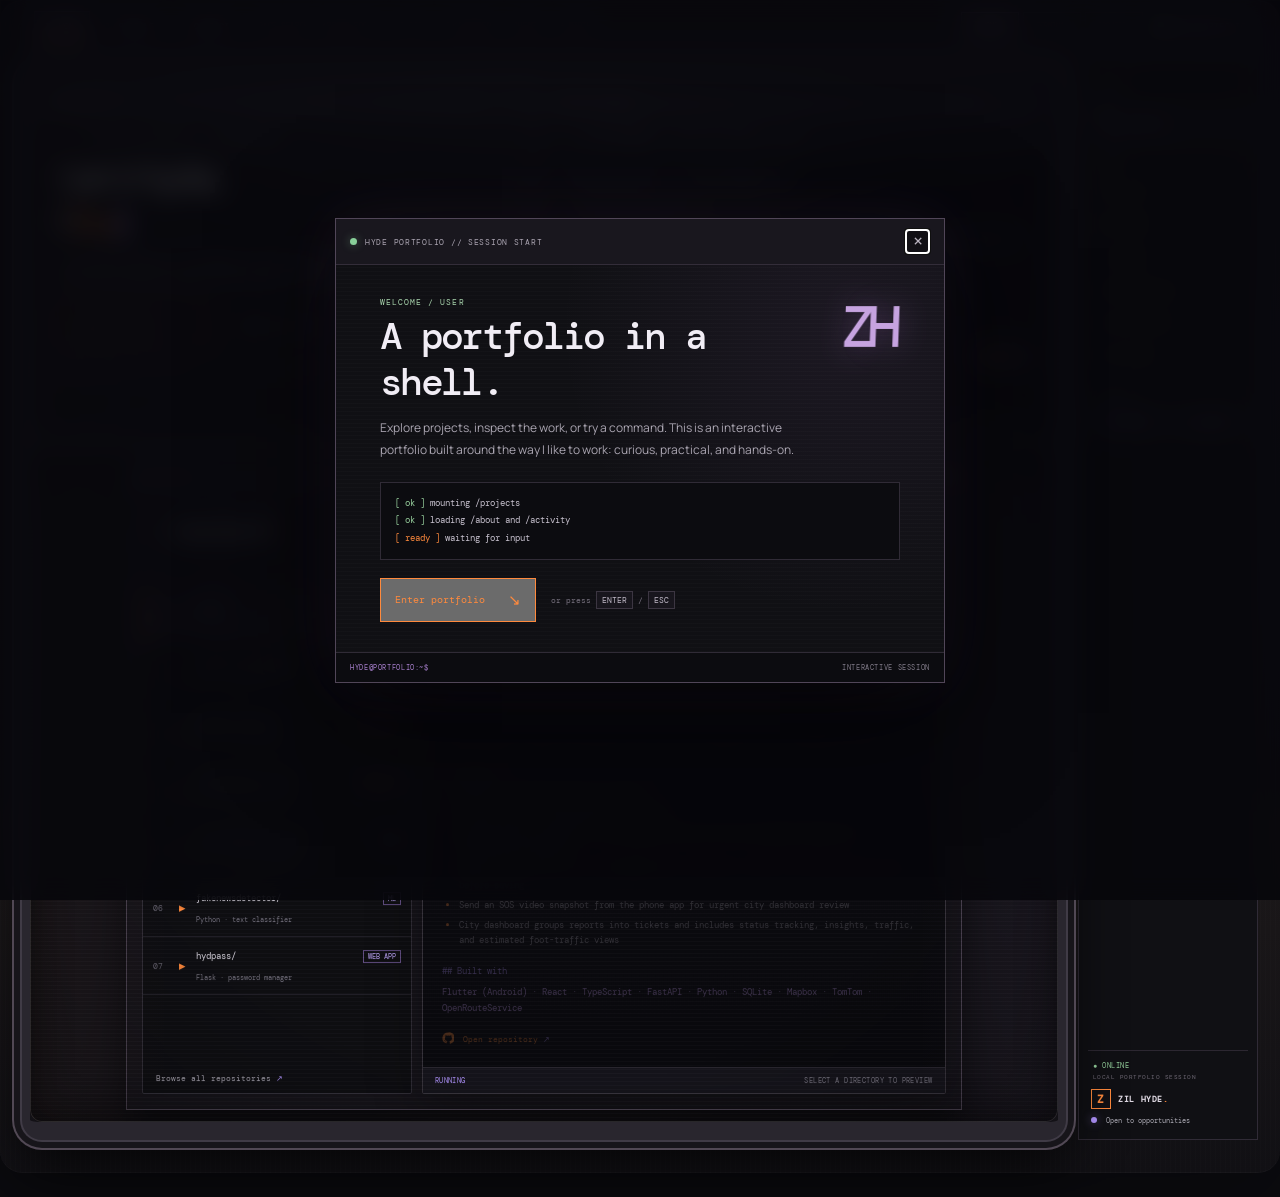
==== commit 9ce32f61: "tile manager commands, github activity fix" ====
--- a/main.html
+++ b/main.html
@@ -24,11 +24,11 @@
     <div class="boot-card">
       <div class="boot-bar"><span><i></i> HYDE PORTFOLIO // SESSION START</span><button class="boot-close" type="button" data-dismiss-intro aria-label="Close intro">×</button></div>
       <div class="boot-body">
-        <div class="boot-mark" aria-hidden="true">ZH<span>_</span></div>
+        <div class="boot-mark" aria-hidden="true">ZH</div>
         <p class="boot-overline">WELCOME / USER</p>
         <h1 id="boot-title">A portfolio in a shell.</h1>
         <p id="boot-copy">Explore projects, inspect the work, or try a command. This is an interactive portfolio built around the way I like to work: curious, practical, and hands-on.</p>
-        <div class="boot-log" aria-live="polite"><p><span>[ ok ]</span> mounting /projects</p><p><span>[ ok ]</span> loading /about and /activity</p><p><span>[ ready ]</span> waiting for input<span class="boot-caret">▌</span></p></div>
+        <div class="boot-log" aria-live="polite"><p><span>[ ok ]</span> mounting /projects</p><p><span>[ ok ]</span> loading /about and /activity</p><p><span>[ ready ]</span> waiting for input</p></div>
         <div class="boot-actions"><button class="button button-primary" type="button" data-dismiss-intro>Enter portfolio <span class="arrow">↘</span></button><span>or press <kbd>ENTER</kbd> / <kbd>ESC</kbd></span></div>
       </div>
       <div class="boot-footer"><span>HYDE@PORTFOLIO:~$</span><span>INTERACTIVE SESSION</span></div>
@@ -38,18 +38,20 @@
     <div class="desktop-view" id="desktop-view" tabindex="0">
       <div class="desktop-dock">
         <div class="desktop-workspaces" role="group" aria-label="Desktop workspaces"><button type="button" class="desktop-workspace active" data-desktop-space="home" aria-keyshortcuts="1" aria-pressed="true">1 <span>HOME</span></button><button type="button" class="desktop-workspace" data-desktop-space="profile" aria-keyshortcuts="2" aria-pressed="false">2 <span>PROFILE</span></button><button type="button" class="desktop-workspace" data-desktop-space="contact" aria-keyshortcuts="3" aria-pressed="false">3 <span>CONTACT</span></button></div>
-        <span class="desktop-key-hint" aria-hidden="true">HYDE PORTFOLIO · KEYS 1 / 2 / 3</span>
+        <button class="shortcut-search" type="button" data-open-launcher aria-keyshortcuts="Space" aria-label="Search and open a window (Space)"><kbd>SPACE</kbd><span>SEARCH</span></button>
+        <span class="desktop-key-hint" aria-label="Keyboard shortcuts: Space searches windows, arrow keys focus, Q closes, F toggles full-screen focus, comma changes theme, equals or plus widens, minus narrows">SPACE SEARCH · ARROWS FOCUS · Q CLOSE · F FULLSCREEN · , THEME · =/+ WIDTH</span>
         <div class="desktop-taskbar" id="desktop-taskbar" aria-label="Open windows"></div>
         <span class="desktop-clock"><span class="dock-led"></span> HYDE@PORTFOLIO</span>
       </div>
       <div class="desktop-layout">
-        <div class="desktop-canvas" data-desktop-space="home" role="region" aria-label="Desktop screen">
+        <div class="desktop-canvas" data-desktop-space="home" data-layout="overview" role="region" aria-label="Desktop screen. Use arrow keys to focus windows, Space to search, Q to close, F to focus, comma to change theme, and plus or minus to resize.">
           <section class="desktop-window window-home focused" data-window="home" data-space="home"><header class="window-bar"><span>▣ ~/about.txt</span><span class="window-controls"><button type="button" data-window-action="minimize" aria-label="Minimize home window">−</button><button type="button" data-window-action="close" aria-label="Close home window">×</button></span></header><div class="window-content" data-mount="home"></div></section>
           <section class="desktop-window window-terminal" data-window="terminal" data-space="home"><header class="window-bar"><span>▣ zsh — portfolio</span><span class="window-controls"><button type="button" data-window-action="minimize" aria-label="Minimize terminal window">−</button><button type="button" data-window-action="close" aria-label="Close terminal window">×</button></span></header><div class="window-content" data-mount="terminal"></div></section>
           <section class="desktop-window window-projects" data-window="projects" data-space="home"><header class="window-bar"><span>▣ ~/projects/</span><span class="window-controls"><button type="button" data-window-action="minimize" aria-label="Minimize projects window">−</button><button type="button" data-window-action="close" aria-label="Close projects window">×</button></span></header><div class="window-content" data-mount="projects"></div></section>
           <section class="desktop-window window-profile" data-window="profile" data-space="profile"><header class="window-bar"><span>▣ ~/education.log</span><span class="window-controls"><button type="button" data-window-action="minimize" aria-label="Minimize profile window">−</button><button type="button" data-window-action="close" aria-label="Close profile window">×</button></span></header><div class="window-content" data-mount="profile"></div><div class="window-content window-tools" data-mount="tools"></div></section>
           <section class="desktop-window window-activity" data-window="activity" data-space="profile"><header class="window-bar"><span>▣ github --activity</span><span class="window-controls"><button type="button" data-window-action="minimize" aria-label="Minimize activity window">−</button><button type="button" data-window-action="close" aria-label="Close activity window">×</button></span></header><div class="window-content" data-mount="activity"></div></section>
           <section class="desktop-window window-contact" data-window="contact" data-space="contact"><header class="window-bar"><span>▣ ./contact.sh</span><span class="window-controls"><button type="button" data-window-action="minimize" aria-label="Minimize contact window">−</button><button type="button" data-window-action="close" aria-label="Close contact window">×</button></span></header><div class="window-content contact-window-content"><div class="contact-screen"><div class="contact-screen-body"><p class="contact-prompt"><span>hyde@portfolio</span><b>:</b><i>~</i><b>$</b> ./contact.sh</p><span class="contact-label">GET IN TOUCH / 01</span><h2>Have something<br>in <em>mind?</em></h2><p class="contact-intro">Have a project, question, or opportunity in mind? Send me a note.</p><a class="contact-email" href="mailto:zillyhyde.games@gmail.com"><span class="contact-email-icon" aria-hidden="true">@</span><span><strong>Say hello</strong><small>zillyhyde.games@gmail.com</small></span><span class="contact-email-arrow" aria-hidden="true">↗</span></a><div class="contact-links"><a href="mailto:zillyhyde.games@gmail.com">EMAIL <span>↗</span></a><a href="https://github.com/Hyde12" target="_blank" rel="noreferrer">GITHUB <span>↗</span></a></div><div class="contact-status"><span><i></i> AVAILABLE FOR OPPORTUNITIES</span><span>PHILIPPINES · UTC+8</span></div></div></div></div></section>
+          <section class="window-launcher" id="window-launcher" hidden role="dialog" aria-modal="true" aria-labelledby="launcher-title" aria-describedby="launcher-help"><div class="launcher-heading"><span id="launcher-title">OPEN WINDOW</span><button type="button" data-close-launcher aria-label="Close window search">×</button></div><label class="launcher-search-wrap"><span aria-hidden="true">⌕</span><input id="window-search" type="search" placeholder="Search windows…" autocomplete="off" aria-controls="launcher-options" aria-activedescendant=""></label><p class="launcher-help" id="launcher-help">Type to filter · ↑↓ select · Enter open · Esc close</p><div class="launcher-options" id="launcher-options" role="listbox" aria-label="Portfolio windows"></div><p class="launcher-shortcuts">ARROWS focus · Q close · F focus · , theme · +/- width</p></section>
           <canvas class="crt-refresh" id="crt-refresh" aria-hidden="true"></canvas>
         </div>
         <aside class="desktop-rail" aria-label="Session, windows, and settings"><div class="rail-heading">SESSION <span>3</span></div><div class="session-status"><i></i> hyde-portfolio <small>ACTIVE</small></div><div class="rail-heading">WINDOWS <span>6</span></div><button type="button" data-open-window="home">▤ about.txt</button><button type="button" data-open-window="terminal">▣ terminal</button><button type="button" data-open-window="projects">▸ projects/</button><button type="button" data-open-window="profile">▤ education.log</button><button type="button" data-open-window="activity">▤ activity.json</button><button type="button" data-open-window="contact">▤ contact.sh</button><div class="rail-heading settings-heading">SETTINGS</div><a class="wordmark rail-wordmark" href="#home" aria-label="Zil Hyde Buenaventura, home"><span class="wordmark-mark">Z</span><span>ZIL HYDE<span class="wordmark-dot">.</span></span></a><a class="availability rail-availability" href="mailto:zillyhyde.games@gmail.com"><span class="status-dot"></span> Open to opportunities</a><div class="rail-controls"><button class="replay-intro" id="replay-intro" type="button" aria-label="Replay portfolio intro"><span aria-hidden="true">↻</span><span>INTRO</span></button><button class="theme-toggle" id="theme-toggle" type="button" aria-label="Toggle light theme" aria-pressed="false"><span class="theme-toggle-icon" aria-hidden="true">◐</span><span class="theme-toggle-label">LIGHT</span></button></div><span class="rail-machine"><span>● ONLINE</span><small>LOCAL PORTFOLIO SESSION</small></span></aside>
@@ -122,7 +124,7 @@
       <div class="section-heading reveal"><div><div class="eyebrow"><span class="eyebrow-line"></span> ABOUT / PROFILE</div><h2>~/about<span class="accent-period">/</span></h2></div><div class="section-count">WHOAMI</div></div>
       <div class="about-layout">
         <div class="about-copy reveal"><p class="about-lead">I’m a student developer who likes understanding how things work, then building something with it.</p><p>I’m studying software development at iACADEMY. My projects range from Rust tools to collaborative work like Lakad.</p><div class="education-terminal"><div class="mini-terminal-heading"><span>$ education --list</span><span>2 ITEMS</span></div><div class="education-line"><span class="timeline-date">2025 — NOW</span><div><h3>iACADEMY</h3><p>Senior High School · Software Development</p></div></div><div class="education-line"><span class="timeline-date">2022</span><div><h3>CS50’s Introduction to Computer Science</h3><p>Online course · Harvard University</p></div></div></div></div>
-        <div class="github-preview reveal"><div class="github-top"><img class="github-avatar" src="https://avatars.githubusercontent.com/u/119173364?v=4" alt="Hyde12 GitHub profile picture" loading="lazy"><div><span class="github-label">$ github --activity --week</span><h3>Hyde12 <span>@Hyde12</span></h3></div><a href="https://github.com/Hyde12" target="_blank" rel="noreferrer">PROFILE ↗</a></div><div class="activity-panel"><div class="pinned-label"><span>PUBLIC PUSHES / DAY</span><span>LAST 7 DAYS</span></div><div class="activity-chart" id="github-chart" role="img" aria-label="GitHub public push activity over the past 7 days"><svg class="activity-graph" viewBox="0 0 680 182" aria-hidden="true"><g class="chart-grid"><path d="M78 24H660 M78 82H660 M78 140H660"/><path d="M78 24V140 M175 24V140 M272 24V140 M369 24V140 M466 24V140 M563 24V140 M660 24V140"/><path class="chart-y-axis" d="M78 24V140 M78 140H660"/></g><g class="chart-y-labels"><text x="68" y="28">—</text><text x="68" y="86">—</text><text x="68" y="144">0</text></g><polyline class="activity-line" points="78,140 175,140 272,140 369,140 466,140 563,140 660,140"/><g class="activity-points"><circle cx="78" cy="140" r="4"/><circle cx="175" cy="140" r="4"/><circle cx="272" cy="140" r="4"/><circle cx="369" cy="140" r="4"/><circle cx="466" cy="140" r="4"/><circle cx="563" cy="140" r="4"/><circle cx="660" cy="140" r="4"/></g><g class="chart-labels"><text x="78" y="170">—</text><text x="175" y="170">—</text><text x="272" y="170">—</text><text x="369" y="170">—</text><text x="466" y="170">—</text><text x="563" y="170">—</text><text x="660" y="170">—</text></g></svg><p class="activity-note" id="activity-note">Loading public pushes…</p></div><a class="github-more" href="https://github.com/users/Hyde12/contributions" target="_blank" rel="noreferrer">View GitHub contribution history <span>↗</span></a></div></div>
+        <div class="github-preview reveal"><div class="github-top"><img class="github-avatar" src="https://avatars.githubusercontent.com/u/119173364?v=4" alt="Hyde12 GitHub profile picture" loading="lazy"><div><span class="github-label">$ github --activity --week</span><h3>Hyde12 <span>@Hyde12</span></h3></div><a href="https://github.com/Hyde12" target="_blank" rel="noreferrer">PROFILE ↗</a></div><div class="activity-panel"><div class="pinned-label"><span>PUBLIC CONTRIBUTIONS / DAY</span><span>LAST 7 DAYS</span></div><div class="activity-chart" id="github-chart" data-state="loading" role="img" aria-label="Loading GitHub public contributions over the past 7 days"><svg class="activity-graph" viewBox="0 0 680 182" aria-hidden="true"><g class="chart-grid"><path d="M78 24H660 M78 82H660 M78 140H660"/><path d="M78 24V140 M175 24V140 M272 24V140 M369 24V140 M466 24V140 M563 24V140 M660 24V140"/><path class="chart-y-axis" d="M78 24V140 M78 140H660"/></g><g class="chart-y-labels"><text x="68" y="28">—</text><text x="68" y="86">—</text><text x="68" y="144">0</text></g><polyline class="activity-line" points="78,140 175,140 272,140 369,140 466,140 563,140 660,140"/><g class="activity-points"><circle cx="78" cy="140" r="4"/><circle cx="175" cy="140" r="4"/><circle cx="272" cy="140" r="4"/><circle cx="369" cy="140" r="4"/><circle cx="466" cy="140" r="4"/><circle cx="563" cy="140" r="4"/><circle cx="660" cy="140" r="4"/></g><g class="chart-labels"><text x="78" y="170">—</text><text x="175" y="170">—</text><text x="272" y="170">—</text><text x="369" y="170">—</text><text x="466" y="170">—</text><text x="563" y="170">—</text><text x="660" y="170">—</text></g></svg><p class="activity-note" id="activity-note">Loading public contributions…</p></div><a class="github-more" href="https://github.com/users/Hyde12/contributions" target="_blank" rel="noreferrer">View GitHub contribution history <span>↗</span></a></div></div>
       </div>
       <div class="toolkit reveal"><div class="mini-terminal-heading"><span>$ tech --list</span><span>TOOLS I USE</span></div><div class="tech-groups"><div class="tech-group"><span class="tech-category">LANGUAGES</span><div class="tech-list"><span>Rust</span><span>Python</span><span>JavaScript</span><span>C++</span></div></div><div class="tech-group"><span class="tech-category">WEB & DATA</span><div class="tech-list"><span>React</span><span>HTML / CSS</span><span>Flask</span><span>SQL</span></div></div><div class="tech-group"><span class="tech-category">APPS & TOOLS</span><div class="tech-list"><span>Flutter</span><span>Godot</span><span>Ratatui</span><span>Git</span></div></div></div></div>
     </section>
--- a/styles.css
+++ b/styles.css
@@ -170,6 +170,9 @@
 .chart-y-labels text{fill:#aaa3b2;font:10px var(--mono);text-anchor:end}
 .activity-graph{height:144px}
 .activity-chart{background:linear-gradient(135deg,#101014,#0c0c10)}
+.activity-chart[data-state="loading"] .activity-graph{opacity:.28}
+.activity-chart[data-state="unavailable"] .activity-graph{display:none}
+.activity-chart[data-state="unavailable"] .activity-note{display:grid;min-height:138px;place-items:center;padding:12px}
 .activity-points circle{stroke:#0c0c10}
 .mini-terminal-heading span:first-child::before{content:"> ";color:var(--orange)}
 .education-terminal,.github-preview,.toolkit{box-shadow:0 10px 32px #0002}
@@ -206,7 +209,6 @@
 .boot-body::after{content:"";position:absolute;inset:0;z-index:0;pointer-events:none;background:repeating-linear-gradient(0deg,#ffffff04 0 1px,transparent 1px 4px),radial-gradient(400px circle at 84% 16%,#a977c814,transparent 72%)}
 .boot-body>*{position:relative;z-index:1}
 .boot-mark{float:right;margin:1px 4px 16px 24px;color:#c6a3e0;font:500 clamp(36px,7vw,58px)/1 var(--mono);letter-spacing:-.12em;text-shadow:0 0 30px #a977c950;transform:rotateY(-18deg) rotateX(7deg);animation:boot-float 4s ease-in-out infinite}
-.boot-mark span{color:var(--orange);animation:blink .9s step-end infinite}
 .boot-overline{margin:0 0 7px;color:#a9d6ae;font:8px var(--mono);letter-spacing:.13em}
 .boot-body h1{max-width:450px;margin:0;color:#f1edf5;font:500 clamp(25px,5vw,38px)/1.2 var(--mono);letter-spacing:-.07em}
 .boot-body>p:not(.boot-overline){max-width:450px;margin:12px 0 22px;color:#aaa5b1;font-size:12px;line-height:1.8}
@@ -214,7 +216,6 @@
 .boot-log p{margin:0}
 .boot-log p span{color:#97cf9d}
 .boot-log p:last-child span:first-child{color:var(--orange)}
-.boot-caret{display:inline-block;margin-left:5px;color:var(--orange);animation:blink .9s step-end infinite}
 .boot-actions{display:flex;align-items:center;gap:15px;margin-top:18px}
 .boot-actions>span{color:#77717f;font:8px var(--mono)}
 .boot-actions kbd{padding:3px 5px;border:1px solid #3c3642;background:#18161d;color:#c2bbc9;font:8px var(--mono)}
@@ -600,13 +601,16 @@
 html[data-theme="light"] .desktop-workspace{
   border-color:#d8d2c9;
   background:#f3f0eb;
-  color:#625d65;
-}
+  color:#514a55;
+}
+html[data-theme="light"] .desktop-workspace span{color:#59535d}
 html[data-theme="light"] .desktop-workspace:hover,
 html[data-theme="light"] .desktop-workspace[aria-pressed="true"]{
   background:#fffefa;
-  color:#28252d;
-}
+  color:#28232d;
+}
+html[data-theme="light"] .desktop-workspace:hover span,
+html[data-theme="light"] .desktop-workspace[aria-pressed="true"] span{color:#28232d}
 html[data-theme="light"] .desktop-workspace[aria-pressed="true"]{box-shadow:inset 0 -2px var(--orange)}
 html[data-theme="light"] .desktop-key-hint,
 html[data-theme="light"] .desktop-clock{color:#716b72}
@@ -713,7 +717,7 @@
 html[data-theme="light"] .desktop-mobile-dock .rail-controls .replay-intro{border-color:#d2ccc4;background:#fffefa;color:#514b55}
 
 /* The light theme is warm across the whole interface, including shell output. */
-html[data-theme="light"] .desktop-canvas{background-color:#ece8e0;background-image:radial-gradient(#988d7d30 .7px,transparent .7px);box-shadow:0 0 0 2px #bdb5aa,0 0 0 8px #ded9d0,0 0 0 10px #bdb5aa,0 24px 54px #50463938,inset 0 0 26px #54483a16}
+html[data-theme="light"] .desktop-canvas{border-color:#c8bfb3;background-color:#ece8e0;background-image:radial-gradient(#988d7d30 .7px,transparent .7px);box-shadow:0 0 0 2px #b8aea1,0 0 0 8px #e1d9cd,0 0 0 10px #b9aea1,0 24px 54px #50463924,inset 0 0 26px #54483a0c}
 html[data-theme="light"] .desktop-canvas::before{background:repeating-linear-gradient(to bottom,#51453708 0 1px,#ffffff13 1px 4px);opacity:.55}
 html[data-theme="light"] .desktop-canvas::after{background:radial-gradient(ellipse at center,transparent 68%,#6d5f4a12 100%),radial-gradient(ellipse 72% 18% at 48% 1%,#ffffff40,transparent 82%),linear-gradient(90deg,#b85d2d08,transparent 14%,transparent 86%,#70559a08);box-shadow:inset 0 0 0 1px #ffffff70,inset 0 0 38px 5px #54483a12}
 html[data-theme="light"] .window-terminal{border-color:#d2ccc4;background:#f5f1e9;color:#29272e}
@@ -823,6 +827,41 @@
   .window-contact .contact-status{margin-top:auto}
 }
 
+.desktop-canvas[data-layout="focus"] .desktop-window:not(.focused){display:none}
+.desktop-canvas[data-layout="focus"] .desktop-window.focused{grid-column:1/13!important;grid-row:1/11!important;align-self:stretch}
+.desktop-window:focus{outline:2px solid var(--orange);outline-offset:2px}
+.shortcut-search{display:inline-flex;align-items:center;gap:6px;flex:none;min-height:27px;padding:3px 7px;border:1px solid #45404c;border-radius:3px;background:#17141a;color:#c8c2d0;font:7px var(--mono);letter-spacing:.05em;cursor:pointer}
+.shortcut-search:hover,.shortcut-search:focus-visible{border-color:var(--orange);color:#fff}
+.shortcut-search kbd{color:var(--orange);font:inherit}
+@media(min-width:701px){.shortcut-search{display:none}}
+.window-launcher{position:absolute;top:50%;left:50%;z-index:24;width:min(460px,calc(100% - 30px));max-height:calc(100% - 36px);overflow:auto;transform:translate(-50%,-50%);border:1px solid #55445f;border-radius:7px;background:#17141bf5;color:#e8e3ed;box-shadow:0 22px 70px #000b,0 0 0 1px #ffffff10;font-family:var(--mono)}
+.window-launcher[hidden]{display:none!important}
+.launcher-heading{display:flex;align-items:center;justify-content:space-between;padding:9px 11px;border-bottom:1px solid #37313d;color:#bb9bd0;font-size:8px;letter-spacing:.1em}
+.launcher-heading button{width:23px;height:23px;border:1px solid #49414f;background:#211d26;color:#b9b2c1;font:15px var(--mono);cursor:pointer}
+.launcher-search-wrap{display:flex;align-items:center;gap:9px;margin:10px;padding:8px 10px;border:1px solid #51465a;background:#100f13;color:var(--orange)}
+.launcher-search-wrap input{width:100%;min-width:0;border:0;outline:0;background:transparent;color:#f1edf5;font:10px var(--mono)}
+.launcher-search-wrap input::placeholder{color:#817b89}
+.launcher-help,.launcher-shortcuts{margin:0;padding:0 12px 8px;color:#87818e;font:7px/1.7 var(--mono)}
+.launcher-options{display:grid;gap:3px;padding:0 8px 8px}
+.launcher-options button{display:flex;align-items:center;gap:9px;min-width:0;padding:9px 10px;border:1px solid transparent;background:transparent;color:#d8d1df;text-align:left;font:9px var(--mono);cursor:pointer}
+.launcher-options button:hover,.launcher-options button[aria-selected="true"]{border-color:#564660;background:#28212d;color:#fff}
+.launcher-options button small{margin-left:auto;color:#8a8490;font:7px var(--mono)}
+.launcher-option-icon{width:14px;color:var(--orange);text-align:center}
+.launcher-shortcuts{padding:8px 12px;border-top:1px solid #37313d;color:#a29aa9}
+.desktop-dock .desktop-key-hint{flex:1;min-width:100px;white-space:normal;line-height:1.6}
+html[data-theme="light"] .shortcut-search{border-color:#c8beb1;background:#f4f0e9;color:#4d4651}
+html[data-theme="light"] .shortcut-search:hover,html[data-theme="light"] .shortcut-search:focus-visible{border-color:#a95b31;color:#342b36}
+html[data-theme="light"] .window-launcher{border-color:#b9a8c4;background:#f3efe8f7;color:#302a34;box-shadow:0 22px 70px #473b301c,0 0 0 1px #ffffff80}
+html[data-theme="light"] .launcher-heading{border-color:#d7cfc5;color:#704e86}
+html[data-theme="light"] .launcher-heading button{border-color:#d2ccc4;background:#e8e2d9;color:#514b55}
+html[data-theme="light"] .launcher-search-wrap{border-color:#c8beb1;background:#fcfaf5;color:#a95b31}
+html[data-theme="light"] .launcher-search-wrap input{color:#302a34}
+html[data-theme="light"] .launcher-search-wrap input::placeholder,html[data-theme="light"] .launcher-help,html[data-theme="light"] .launcher-options button small{color:#756f78}
+html[data-theme="light"] .launcher-options button{color:#403944}
+html[data-theme="light"] .launcher-options button:hover,html[data-theme="light"] .launcher-options button[aria-selected="true"]{border-color:#c7b5d4;background:#e8e0ed;color:#30243a}
+html[data-theme="light"] .launcher-shortcuts{border-color:#d7cfc5;color:#625b66}
+@media(max-width:700px){.desktop-dock{flex-wrap:wrap}.desktop-dock .desktop-key-hint{display:none}.shortcut-search{margin-inline:auto}.window-launcher{max-height:calc(100% - 20px)}}
+
 @media(max-width:390px){
   .desktop-view{padding-inline:2px}
   .desktop-canvas{padding:1px;border-width:2px;border-bottom-width:6px}
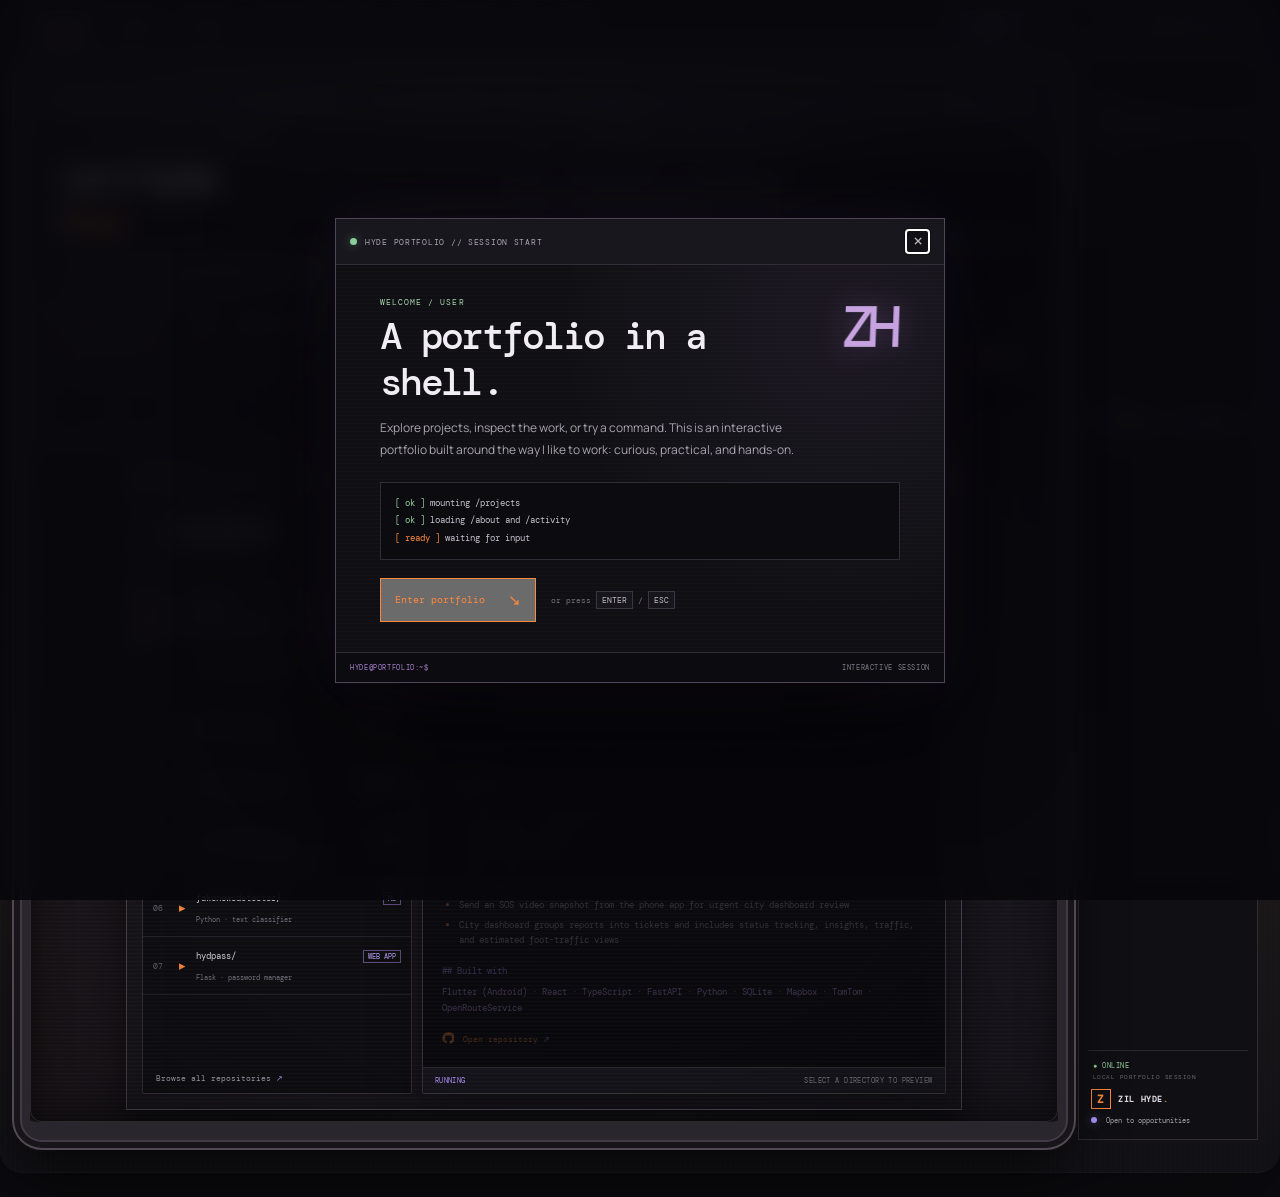
==== commit ddec84b9: "cursor changes" ====
--- a/main.html
+++ b/main.html
@@ -18,7 +18,7 @@
   <div class="grain" aria-hidden="true"></div>
   <div class="pointer-glow" aria-hidden="true"></div>
   <div class="custom-cursor cursor-outside" id="cursor-outside" aria-hidden="true"><span class="cursor-shape">+</span></div>
-  <div class="custom-cursor cursor-inside" id="cursor-inside" aria-hidden="true"><span class="cursor-shape"><i class="cursor-core"></i><i class="cursor-trail"></i><i class="cursor-pixel"></i></span></div>
+  <div class="custom-cursor cursor-inside" id="cursor-inside" aria-hidden="true"><span class="cursor-shape"></span></div>
   <div class="interaction-fx" id="interaction-fx" aria-hidden="true"></div>
   <section class="boot-overlay" id="boot-intro" hidden role="dialog" aria-modal="true" aria-labelledby="boot-title" aria-describedby="boot-copy">
     <div class="boot-card">
--- a/styles.css
+++ b/styles.css
@@ -459,7 +459,6 @@
 .custom-cursor{position:fixed;left:0;top:0;z-index:120;display:none;align-items:center;justify-content:center;pointer-events:none;opacity:0;transform:translate(-50%,-50%);transition:opacity .12s ease;will-change:left,top;}
 .custom-cursor.is-visible{opacity:1}
 .cursor-shape{display:grid;place-items:center;width:27px;height:27px;border:1px solid #ff9b5a;border-radius:50%;background:#171017bd;color:#ffb27f;font:13px/1 var(--mono);text-shadow:0 0 8px #ff8a3d80;box-shadow:0 0 14px #ff8a3d30;transition:transform .14s,background .14s,border-color .14s;}
-.cursor-inside .cursor-shape{width:24px;height:24px;border-color:#8ed49a;border-radius:2px;background:#0b1710c9;color:#a8f0b3;text-shadow:0 0 8px #8ed49a90;box-shadow:0 0 12px #8ed49a40;}
 .custom-cursor.is-hovering .cursor-shape{transform:scale(1.2);background:#30211c;}
 .cursor-inside.is-hovering .cursor-shape{background:#142719;}
 @media(pointer:fine){body.has-custom-cursor,body.has-custom-cursor *{cursor:none!important}body.has-custom-cursor input,body.has-custom-cursor textarea,body.has-custom-cursor select,body.has-custom-cursor [contenteditable="true"]{cursor:text!important}body.has-custom-cursor .custom-cursor{display:flex}}
@@ -482,19 +481,6 @@
 .desktop-window{background:#17151b;}
 .window-bar{background:#292630;}
 .crt-refresh{position:absolute;inset:0;z-index:22;display:block;width:100%;height:100%;pointer-events:none;}
-
-/* Phosphor pointer: a directional beam with a segmented, animated pixel trail. */
-.cursor-inside .cursor-shape{position:relative;display:block;width:34px;height:38px;border:0;border-radius:0;background:transparent;color:transparent;box-shadow:none;filter:drop-shadow(0 0 5px #8ed49a90);transform-origin:18% 18%;}
-.cursor-core{position:absolute;left:1px;top:0;width:21px;height:27px;clip-path:polygon(0 0,100% 62%,60% 70%,43% 100%,31% 68%);background:linear-gradient(135deg,#efffe9,#a1f1aa 48%,#63cc7a);}
-.cursor-trail{position:absolute;left:14px;top:22px;width:4px;height:4px;background:#adffb7;box-shadow:0 0 8px #8ed49a;animation:phosphor-trail .38s ease-in-out infinite alternate;}
-.cursor-trail::before,.cursor-trail::after{content:"";position:absolute;width:3px;height:3px;background:#7ddd8d;box-shadow:0 0 5px #8ed49a;}
-.cursor-trail::before{left:6px;top:5px;animation:phosphor-trail .28s ease-in-out infinite alternate-reverse;}
-.cursor-trail::after{left:11px;top:10px;width:2px;height:2px;background:#c7ffd0;}
-.cursor-pixel{position:absolute;left:25px;top:28px;width:3px;height:3px;background:#8fe69e;box-shadow:0 0 7px #8ed49a;animation:phosphor-pixel .48s ease-in-out infinite alternate;}
-.cursor-inside.is-hovering .cursor-shape{background:transparent;filter:drop-shadow(0 0 9px #a8ffb7);transform:scale(1.12) rotate(-4deg);}
-@keyframes phosphor-trail{to{opacity:.35;transform:translate(2px,2px)}}
-@keyframes phosphor-pixel{to{opacity:.28;transform:translate(3px,3px)}}
-@media(prefers-reduced-motion:reduce){.cursor-trail,.cursor-trail::before,.cursor-pixel{animation:none!important}}
 
 /* Compact controls live with the desktop session rail. */
 .desktop-rail{min-height:0;align-self:stretch}
@@ -514,21 +500,16 @@
 .window-projects .project-console{transform:none!important;filter:none!important;backface-visibility:visible;transition:border-color .2s ease,box-shadow .2s ease}
 .window-projects .project-console:hover{filter:none!important}
 
-/* The monitor pointer is a small directional phosphor mark. */
-.cursor-inside .cursor-shape{width:24px;height:27px;filter:drop-shadow(0 0 3px #8ed49a80)}
-.cursor-core{width:15px;height:19px}
-.cursor-trail{left:10px;top:16px;width:3px;height:3px}
-.cursor-trail::before{left:4px;top:4px;width:2px;height:2px}
-.cursor-trail::after{left:8px;top:7px;width:2px;height:2px}
-.cursor-pixel{left:17px;top:21px;width:2px;height:2px}
-.cursor-inside.is-hovering .cursor-shape{filter:drop-shadow(0 0 5px #a8ffb780);transform:scale(1.06) rotate(-3deg)}
+/* The dot's center sits exactly at the pointer coordinate. */
+.cursor-inside{transform:translate(-50%,-50%)}
+.cursor-inside .cursor-shape{position:relative;display:block;width:7px;height:7px;border:1px solid #1c7338;border-radius:50%;background:#c8ffd1;color:transparent;box-shadow:0 0 0 1px #eaffec,0 0 9px #8ed49a;filter:none;transform-origin:center}
+.cursor-inside.is-hovering .cursor-shape{background:#eaffec;box-shadow:0 0 0 1px #eaffec,0 0 12px #8ed49a}
 
 /* The monitor controller owns every animated frame inside the screen. */
 .desktop-canvas *,
 .desktop-canvas *::before,
 .desktop-canvas *::after{animation:none!important;transition:none!important;scroll-behavior:auto!important}
-.cursor-inside,.cursor-inside .cursor-shape,.cursor-trail,.cursor-trail::before,.cursor-pixel{animation:none!important;transition:none!important}
-.cursor-trail::before{transform:translate(var(--trail-before-x,0px),var(--trail-before-y,0px))}
+.cursor-inside,.cursor-inside .cursor-shape{animation:none!important;transition:none!important}
 
 /* Give the portfolio screen a dark workstation setting and a substantial bezel. */
 .desktop-view{isolation:isolate;overflow:visible;border-radius:22px;background:linear-gradient(180deg,#131117 0%,#151319 68%,#1d191a 69%,#111014 100%);box-shadow:inset 0 1px #ffffff08,0 26px 90px #0004}
@@ -785,13 +766,8 @@
 html[data-theme="light"] .boot-footer{border-color:#d4cdc2;background:#e8e2d8;color:#706a73}
 html[data-theme="light"] .boot-footer span:first-child{color:#624887}
 html[data-theme="light"] .cursor-outside .cursor-shape{border-color:#6c3f25;background:#e8dfd2;color:#6c3f25;text-shadow:none;box-shadow:0 0 0 2px #f2eee6,0 2px 8px #35291f50}
-html[data-theme="light"] .cursor-inside .cursor-shape{filter:drop-shadow(0 0 1px #f5f1e9) drop-shadow(0 1px 2px #203b28a0)}
-html[data-theme="light"] .cursor-inside .cursor-core{background:linear-gradient(135deg,#39764b,#164f31 55%,#103d28)}
-html[data-theme="light"] .cursor-inside .cursor-trail,
-html[data-theme="light"] .cursor-inside .cursor-trail::before,
-html[data-theme="light"] .cursor-inside .cursor-trail::after,
-html[data-theme="light"] .cursor-inside .cursor-pixel{background:#1e6138;box-shadow:0 0 0 1px #f5f1e9,0 1px 3px #203b2870}
-html[data-theme="light"] .cursor-inside.is-hovering .cursor-shape{filter:drop-shadow(0 0 1px #f5f1e9) drop-shadow(0 1px 4px #164f31)}
+html[data-theme="light"] .cursor-inside .cursor-shape{border-color:#174e31;background:#237847;box-shadow:0 0 0 1px #f5f1e9,0 0 7px #164f31;filter:none}
+html[data-theme="light"] .cursor-inside.is-hovering .cursor-shape{background:#2f9156;box-shadow:0 0 0 1px #f5f1e9,0 0 10px #164f31}
 html[data-theme="light"] .byte-particle.is-screen{color:#174e30;text-shadow:0 0 3px #f5f1e9}
 
 /* Let each mobile window use the available screen height; the shell fills its pane. */
